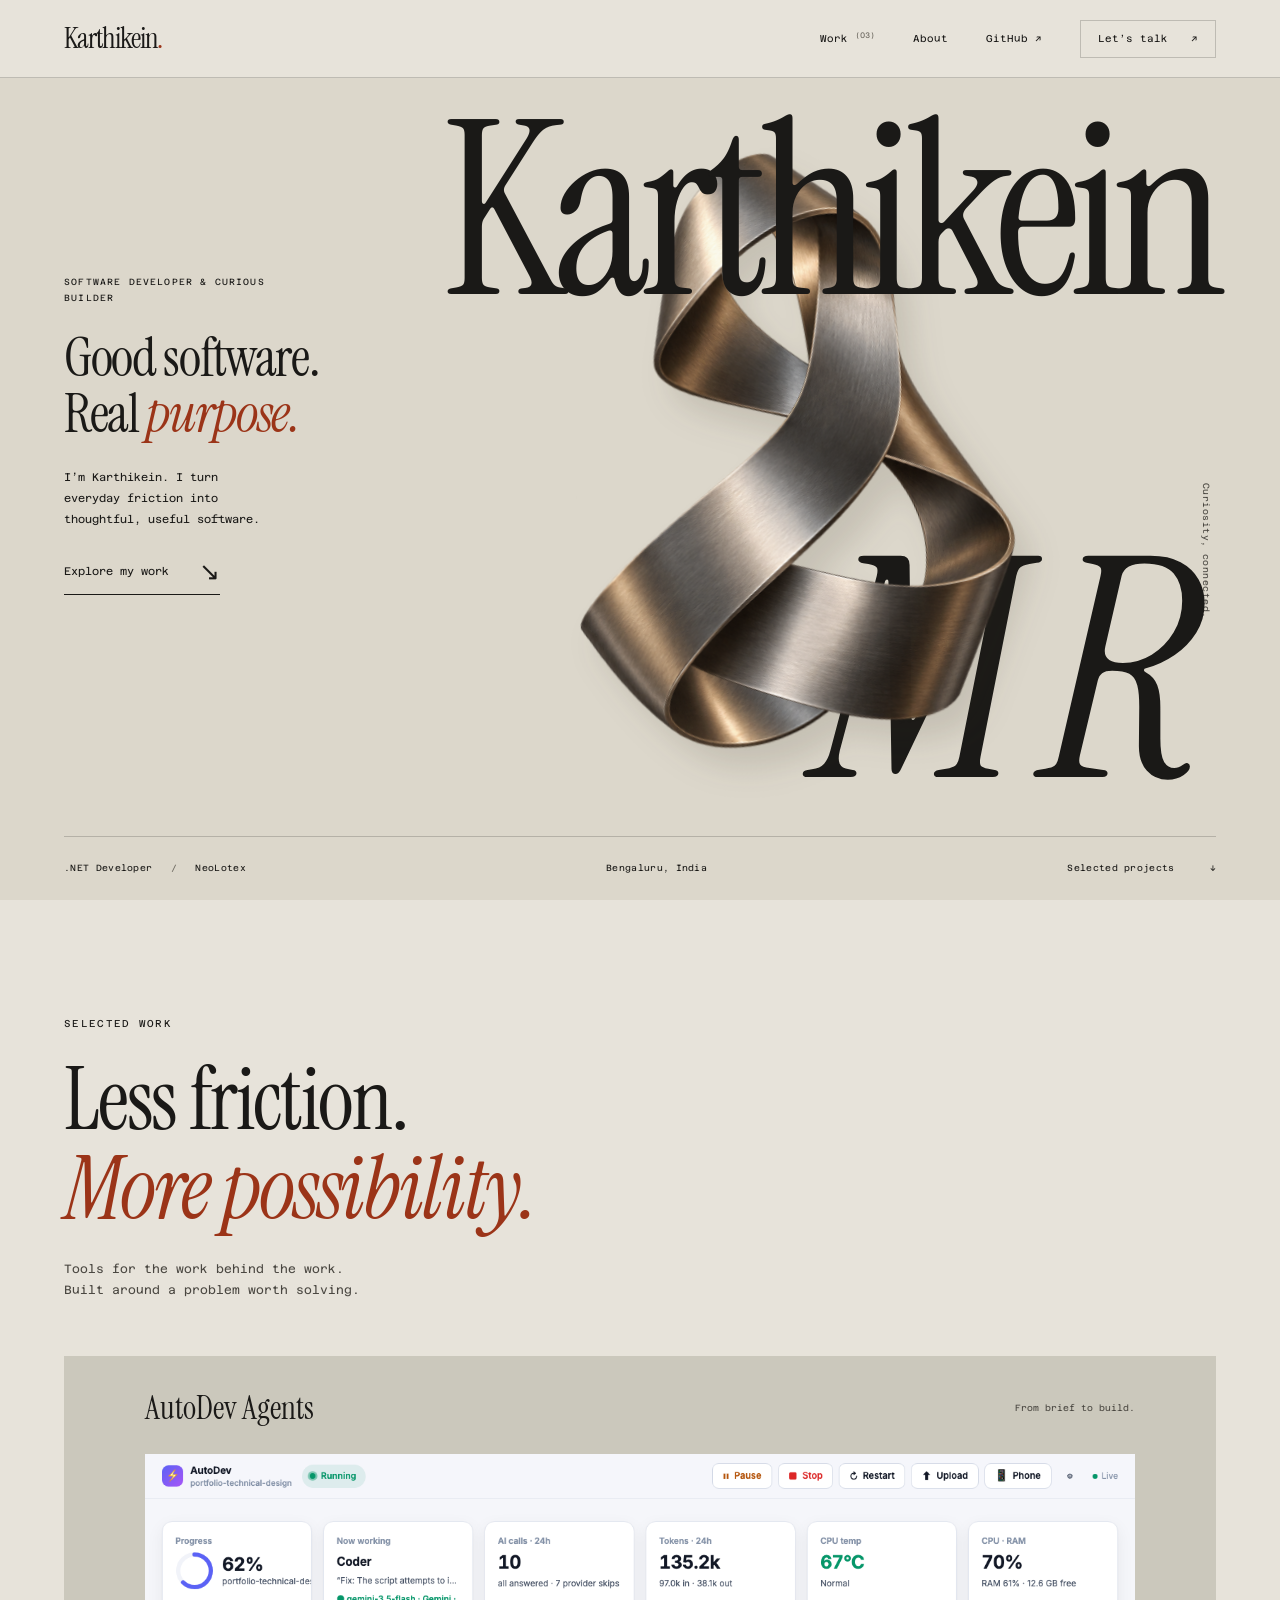
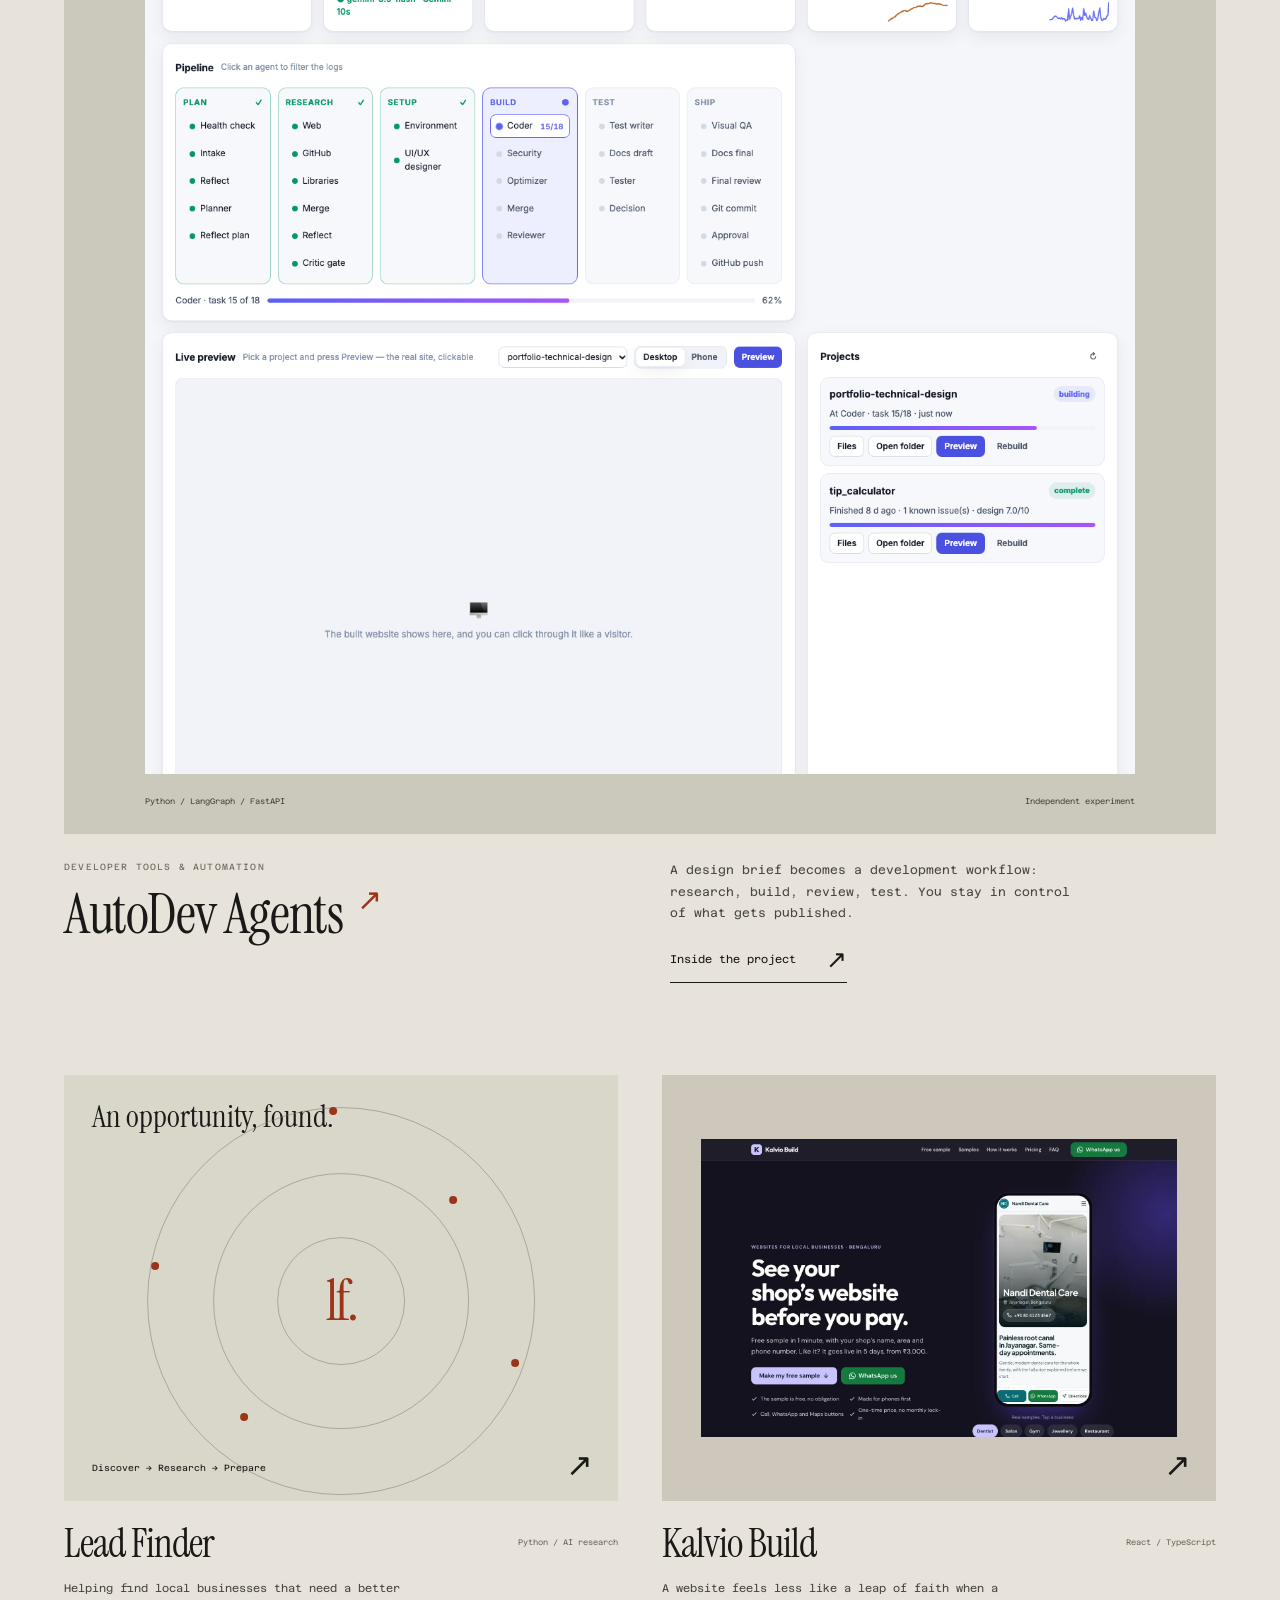
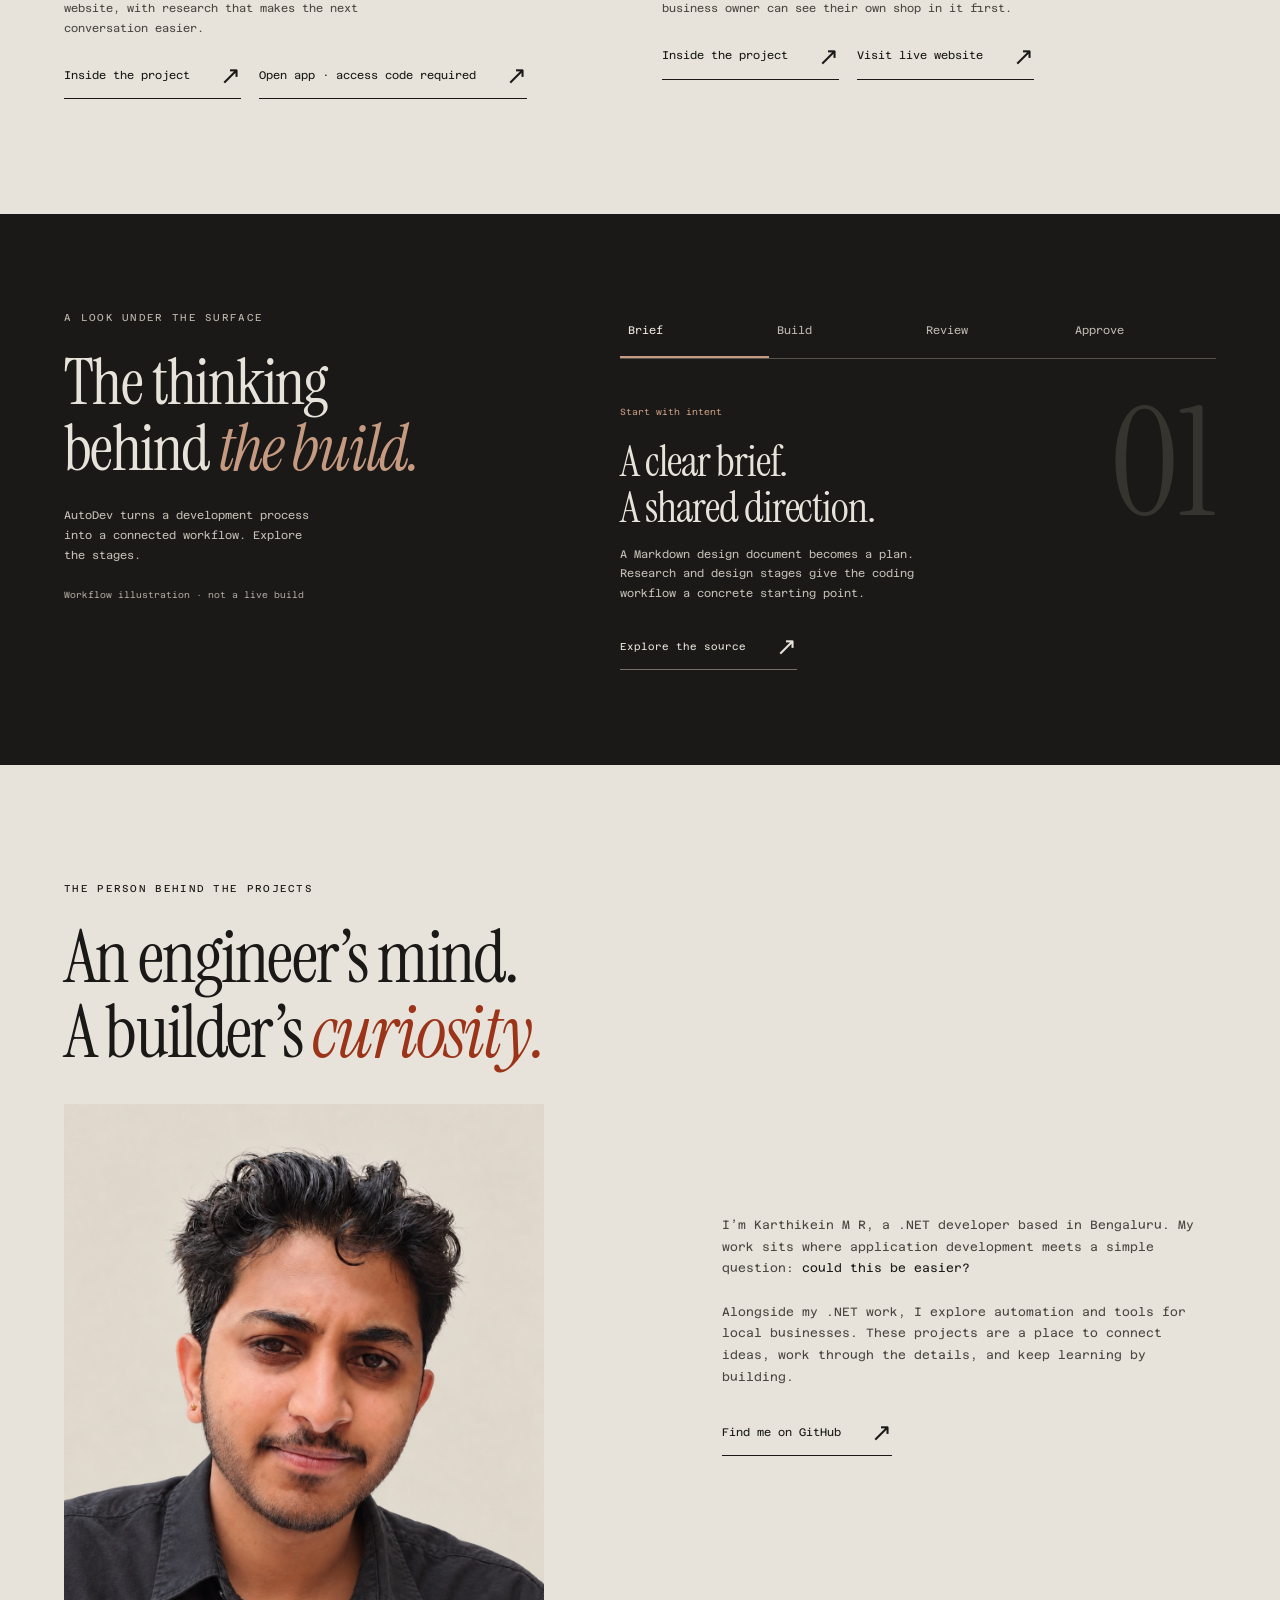
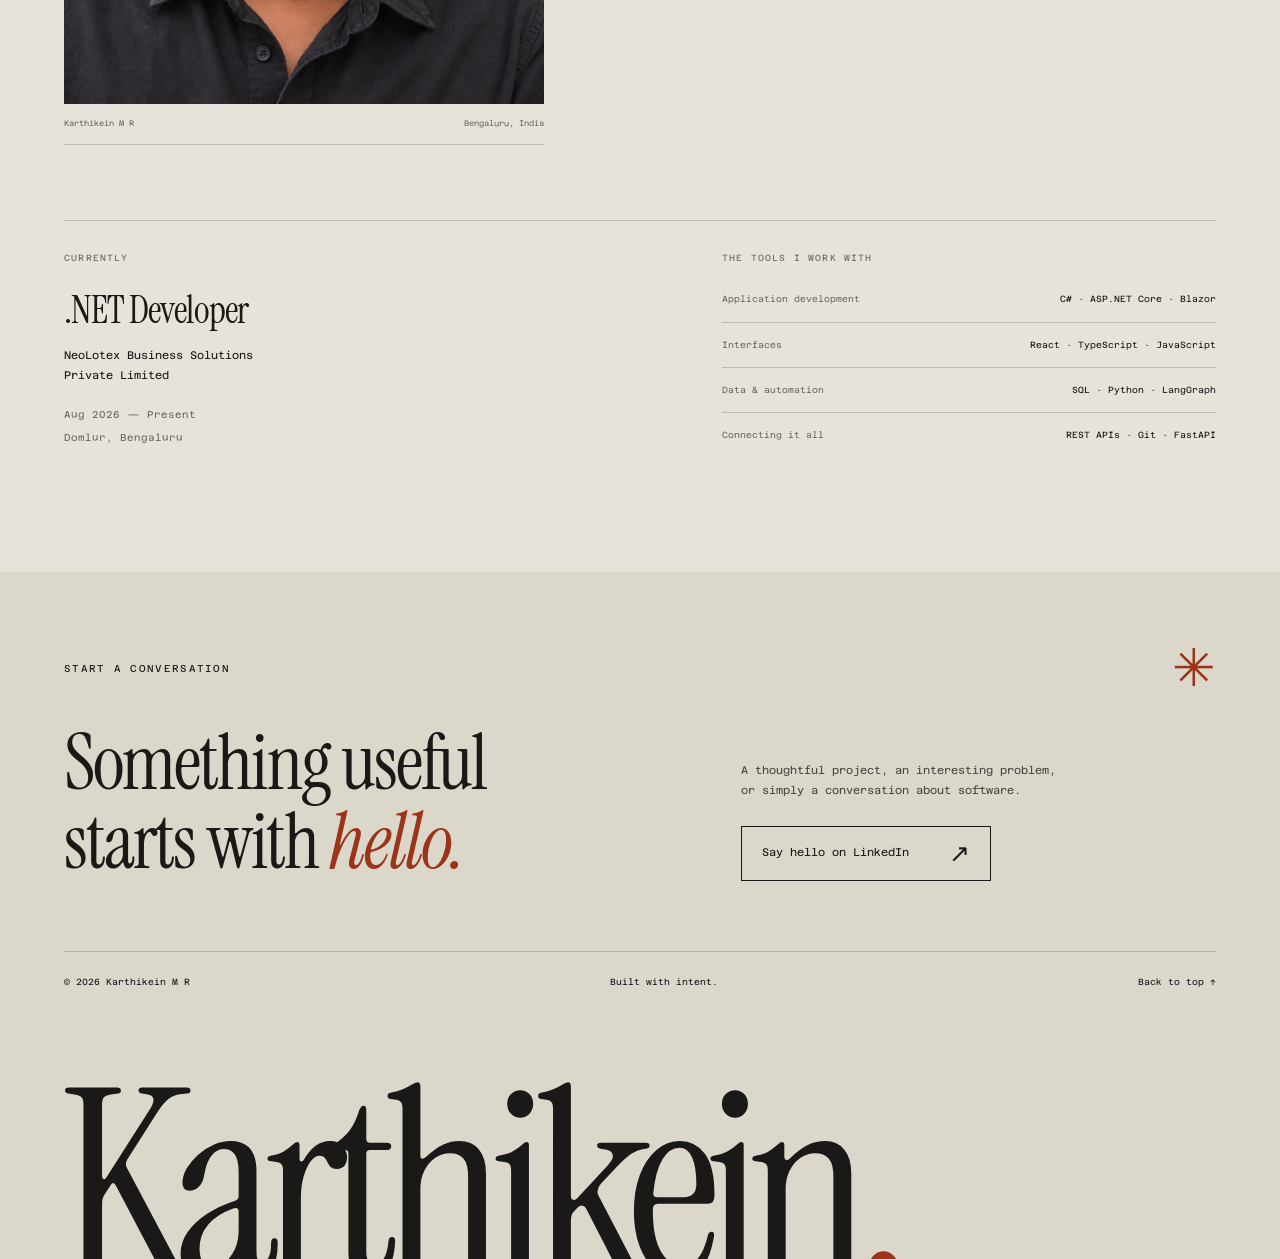
==== karthik-portfolio/index.html @ c75f5f79 "Add charcoal shirt and natural short beard to portrait" ====
<!doctype html>
<html lang="en">
<head>
  <meta charset="utf-8">
  <meta name="viewport" content="width=device-width, initial-scale=1">
  <meta name="theme-color" content="#e7e3da">
  <meta name="description" content="Karthikein M R — .NET developer in Bengaluru. Building practical software, from AI development workflows to tools for local businesses.">
  <title>Karthikein — Software with purpose</title>
  <link rel="icon" href="data:image/svg+xml,%3Csvg xmlns='http://www.w3.org/2000/svg' viewBox='0 0 48 48'%3E%3Crect width='48' height='48' fill='%23e7e3da'/%3E%3Ctext x='8' y='36' font-family='Georgia' font-size='40' fill='%239b3418'%3Ek%3C/text%3E%3C/svg%3E">
  <link rel="preload" href="assets/serif.ttf" as="font" type="font/ttf" crossorigin>
  <link rel="stylesheet" href="style.css?v=4">
  <script src="app.js" defer></script>
</head>
<body>
  <a class="skip-link" href="#main">Skip to content</a>
  <header class="header">
    <a class="brand" href="#home" aria-label="Karthikein, home">Karthikein<span>.</span></a>
    <nav aria-label="Main navigation">
      <a href="#work">Work <span class="nav-count">(03)</span></a>
      <a href="#about">About</a>
      <a class="nav-github" href="https://github.com/karthikkushi" target="_blank" rel="noopener noreferrer">GitHub <span aria-hidden="true">↗</span></a>
      <a class="contact-link" href="#contact">Let’s talk <span aria-hidden="true">↗</span></a>
    </nav>
  </header>
  <main id="main">
    <section class="hero" id="home" aria-labelledby="hero-name">
      <div class="hero-copy">
        <p class="eyebrow">Software developer & curious builder</p>
        <h2>Good software.<br>Real <em>purpose.</em></h2>
        <p class="hero-description">I’m Karthikein. I turn everyday friction into thoughtful, useful software.</p>
        <a class="text-link" href="#work">Explore my work <span aria-hidden="true">↘</span></a>
      </div>
      <div class="hero-composition">
        <h1 id="hero-name" aria-label="Karthikein M R"><span class="name-upper" aria-hidden="true">Karthikein</span><span class="name-lower" aria-hidden="true">M R</span></h1>
        <img class="hero-sculpture" src="assets/sculpture.png" alt="" fetchpriority="high" width="1254" height="1254">
        <span class="object-note" aria-hidden="true">Curiosity, connected.</span>
      </div>
      <div class="hero-foot">
        <p>.NET Developer <span class="separator">/</span> NeoLotex</p>
        <p>Bengaluru, India</p>
        <a href="#work">Selected projects <span aria-hidden="true">↓</span></a>
      </div>
    </section>

    <section class="work section-pad" id="work" aria-labelledby="work-title">
      <div class="section-intro">
        <p class="eyebrow">Selected work</p>
        <h2 id="work-title">Less friction.<br><em>More possibility.</em></h2>
        <p>Tools for the work behind the work.<br>Built around a problem worth solving.</p>
      </div>
      <article class="featured-project">
        <div class="featured-visual">
          <div class="project-visual-heading"><span>AutoDev Agents</span><span>From brief to build.</span></div>
          <button class="screenshot-button" data-project="autodev" aria-label="Read the AutoDev Agents case study">
            <img src="assets/autodev-dashboard.png" alt="AutoDev dashboard showing the planning, research, build, test, and shipping pipeline" width="1400" height="1300" loading="lazy">
          </button>
          <div class="visual-foot"><span>Python / LangGraph / FastAPI</span><span>Independent experiment</span></div>
        </div>
        <div class="featured-description">
          <div><p class="project-kind">Developer tools & automation</p><h3>AutoDev Agents<span class="title-mark">↗</span></h3></div>
          <div><p>A design brief becomes a development workflow: research, build, review, test. You stay in control of what gets published.</p><button class="text-link" data-project="autodev">Inside the project <span aria-hidden="true">↗</span></button></div>
        </div>
      </article>

      <div class="other-projects">
        <article class="compact-project lead-project">
          <button class="lead-art" data-project="leadfinder" aria-label="Read the Lead Finder case study">
            <span class="lead-art-label">An opportunity, found.</span>
            <span class="lead-orbits" aria-hidden="true"><i></i><i></i><i></i><b class="lead-point p1"></b><b class="lead-point p2"></b><b class="lead-point p3"></b><b class="lead-point p4"></b><b class="lead-point p5"></b><span class="lead-center">lf.</span></span>
            <span class="lead-caption">Discover → Research → Prepare</span>
            <span class="corner-arrow" aria-hidden="true">↗</span>
          </button>
          <div class="project-heading"><h3>Lead Finder</h3><span>Python / AI research</span></div>
          <p>Helping find local businesses that need a better website, with research that makes the next conversation easier.</p>
          <div class="project-actions"><button class="text-link" data-project="leadfinder">Inside the project <span aria-hidden="true">↗</span></button><a class="text-link" href="https://karthikkushi.github.io/leadfinder/" target="_blank" rel="noopener noreferrer">Open app · access code required <span aria-hidden="true">↗</span></a></div>
        </article>
        <article class="compact-project kalvio-project">
          <button class="kalvio-art" data-project="kalvio" aria-label="Read the Kalvio Build case study">
            <img src="assets/kalvio.webp" alt="Kalvio Build website offering personalized website samples for local businesses" width="1440" height="900" loading="lazy">
            <span class="corner-arrow" aria-hidden="true">↗</span>
          </button>
          <div class="project-heading"><h3>Kalvio Build</h3><span>React / TypeScript</span></div>
          <p>A website feels less like a leap of faith when a business owner can see their own shop in it first.</p>
          <div class="project-actions"><button class="text-link" data-project="kalvio">Inside the project <span aria-hidden="true">↗</span></button><a class="text-link" href="https://kalvio-build.pages.dev/" target="_blank" rel="noopener noreferrer">Visit live website <span aria-hidden="true">↗</span></a></div>
        </article>
      </div>
    </section>

    <section class="process section-pad" aria-labelledby="process-title">
      <div class="process-intro"><p class="eyebrow">A look under the surface</p><h2 id="process-title">The thinking<br>behind <em>the build.</em></h2><p>AutoDev turns a development process into a connected workflow. Explore the stages.</p><span class="small-note">Workflow illustration · not a live build</span></div>
      <div class="process-explorer">
        <div class="process-tabs" role="tablist" aria-label="AutoDev workflow stages">
          <button id="tab-brief" role="tab" aria-selected="true" aria-controls="stage-panel" data-stage="brief">Brief</button>
          <button id="tab-build" role="tab" aria-selected="false" aria-controls="stage-panel" tabindex="-1" data-stage="build">Build</button>
          <button id="tab-review" role="tab" aria-selected="false" aria-controls="stage-panel" tabindex="-1" data-stage="review">Review</button>
          <button id="tab-approve" role="tab" aria-selected="false" aria-controls="stage-panel" tabindex="-1" data-stage="approve">Approve</button>
        </div>
        <div class="stage-panel" id="stage-panel" role="tabpanel" aria-labelledby="tab-brief" tabindex="0">
          <span class="stage-number" aria-hidden="true">01</span>
          <div class="stage-content"><span class="stage-label">Start with intent</span><h3>A clear brief.<br>A shared direction.</h3><p>A Markdown design document becomes a plan. Research and design stages give the coding workflow a concrete starting point.</p></div>
        </div>
        <a class="text-link" href="https://github.com/karthikkushi/autodev-agents" target="_blank" rel="noopener noreferrer">Explore the source <span aria-hidden="true">↗</span></a>
      </div>
    </section>

    <section class="about section-pad" id="about" aria-labelledby="about-title">
      <p class="eyebrow">The person behind the projects</p>
      <div class="about-grid"><div class="about-story"><h2 id="about-title">An engineer’s mind.<br>A builder’s <em>curiosity.</em></h2><figure class="about-portrait"><img src="assets/karthikein-black-shirt-beard.jpg" alt="AI-edited portrait of Karthikein M R in a charcoal shirt with a short beard" width="1122" height="1402" loading="lazy"><figcaption><span>Karthikein M R</span><span>Bengaluru, India</span></figcaption></figure></div><div class="about-copy"><p>I’m Karthikein M R, a .NET developer based in Bengaluru. My work sits where application development meets a simple question: <em>could this be easier?</em></p><p>Alongside my .NET work, I explore automation and tools for local businesses. These projects are a place to connect ideas, work through the details, and keep learning by building.</p><a class="text-link" href="https://github.com/karthikkushi" target="_blank" rel="noopener noreferrer">Find me on GitHub <span aria-hidden="true">↗</span></a></div></div>
      <div class="about-data"><div class="current-role"><span class="data-label">Currently</span><h3>.NET Developer</h3><p>NeoLotex Business Solutions<br>Private Limited</p><span class="small-note">Aug 2026 — Present<br>Domlur, Bengaluru</span></div><div class="toolbox"><span class="data-label">The tools I work with</span><dl><div><dt>Application development</dt><dd>C# · ASP.NET Core · Blazor</dd></div><div><dt>Interfaces</dt><dd>React · TypeScript · JavaScript</dd></div><div><dt>Data & automation</dt><dd>SQL · Python · LangGraph</dd></div><div><dt>Connecting it all</dt><dd>REST APIs · Git · FastAPI</dd></div></dl></div></div>
    </section>

    <section class="contact section-pad" id="contact" aria-labelledby="contact-title">
      <div class="contact-top"><p class="eyebrow">Start a conversation</p><span class="contact-asterisk" aria-hidden="true">✳</span></div>
      <div class="contact-content"><h2 id="contact-title">Something useful<br>starts with <em>hello.</em></h2><div><p>A thoughtful project, an interesting problem,<br>or simply a conversation about software.</p><a class="contact-cta" href="https://www.linkedin.com/in/karthikein-mr-49a50425b" target="_blank" rel="noopener noreferrer">Say hello on LinkedIn <span aria-hidden="true">↗</span></a></div></div>
      <footer><span>© <span id="year">2026</span> Karthikein M R</span><span>Built with intent.</span><a href="#home">Back to top ↑</a></footer>
      <div class="closing-name" aria-hidden="true">Karthikein<span>.</span></div>
    </section>
  </main>
  <dialog id="project-dialog" aria-labelledby="dialog-title">
    <div class="dialog-head"><span class="eyebrow">Project notes</span><button class="close-dialog" aria-label="Close project notes">Close <span aria-hidden="true">×</span></button></div>
    <div class="dialog-body"><p class="project-kind" id="dialog-kind"></p><h2 id="dialog-title"></h2><p class="dialog-intro" id="dialog-intro"></p><div class="dialog-sections" id="dialog-sections"></div><a class="contact-cta" id="dialog-source" target="_blank" rel="noopener noreferrer">Explore the repository <span aria-hidden="true">↗</span></a></div>
  </dialog>
</body>
</html>
---- karthik-portfolio/style.css ----
@font-face{font-family:Instrument;src:url('assets/serif.ttf') format('truetype');font-display:swap;font-weight:400}@font-face{font-family:Instrument;src:url('assets/serif-italic.ttf') format('truetype');font-display:swap;font-style:italic;font-weight:400}@font-face{font-family:Azeret;src:url('assets/mono.ttf') format('truetype');font-display:swap;font-weight:400}
:root{--paper:#e7e3da;--paper-dark:#dcd7cb;--ink:#1a1917;--secondary:#4a4741;--muted:#6e6a61;--rust:#9b3418;--line:rgba(26,25,23,.2);--display:Instrument,Georgia,serif;--mono:Azeret,monospace;--pad:clamp(24px,5vw,88px)}
*{box-sizing:border-box}html{scroll-behavior:smooth;scroll-padding-top:95px}body{margin:0;color:var(--ink);background:var(--paper);font-family:var(--mono);font-size:13px;line-height:1.8;-webkit-font-smoothing:antialiased}body:has(dialog[open]){overflow:hidden}::selection{color:var(--paper);background:var(--rust)}a{color:inherit;text-decoration:none}button{color:inherit;font:inherit;cursor:pointer;border:0;background:none;padding:0}a,button{-webkit-tap-highlight-color:transparent}button,a{-webkit-touch-callout:default}button:focus-visible,a:focus-visible,[tabindex]:focus-visible{outline:2px solid var(--rust);outline-offset:6px}img{display:block;max-width:100%;height:auto}h1,h2,h3,p{margin:0}h1,h2,h3{font-family:var(--display);font-weight:400;letter-spacing:-.025em;line-height:1.02}em{font-weight:400;color:var(--rust)}p{max-width:65ch}.section-pad{padding:100px var(--pad)}.eyebrow,.project-kind,.data-label{font:10px/1.7 var(--mono);letter-spacing:.13em;text-transform:uppercase}.eyebrow{margin-bottom:24px}.small-note{font:10px/1.8 var(--mono);color:var(--muted)}.text-link{display:inline-flex;align-items:center;gap:30px;border-bottom:1px solid var(--ink);padding:10px 0;font-size:11px;line-height:1.6;transition:color .2s,border-color .2s}.text-link:hover{color:var(--rust);border-color:var(--rust)}.text-link span{font:25px/1 var(--display);transition:transform .2s}.text-link:hover span{transform:translate(3px,-3px)}.skip-link{position:fixed;left:16px;top:8px;transform:translateY(-150%);z-index:20;background:var(--paper);padding:10px}.skip-link:focus{transform:none}
.header{height:78px;position:sticky;top:0;z-index:10;display:flex;align-items:center;justify-content:space-between;padding:0 var(--pad);border-bottom:1px solid var(--line);background:rgba(231,227,218,.94);backdrop-filter:blur(14px)}.brand{font:29px/1 var(--display);letter-spacing:-.04em}.brand span{color:var(--rust)}nav{display:flex;align-items:center;gap:38px;font-size:10px}nav a{padding:8px 0}nav a:hover{color:var(--rust)}.nav-count{font-size:8px;color:var(--muted);vertical-align:super}.contact-link{border:1px solid var(--line);padding:9px 17px;display:flex;gap:23px}.contact-link:hover{border-color:var(--rust)}
.hero{position:relative;min-height:690px;height:calc(100svh - 78px);max-height:1000px;overflow:clip;isolation:isolate;background:var(--paper-dark);padding:0 var(--pad)}.hero-copy{position:absolute;left:var(--pad);top:24%;width:29%;z-index:4}.hero-copy .eyebrow{font-size:9px;max-width:250px}.hero-copy h2{font-size:clamp(40px,4.2vw,66px);line-height:1.05}.hero-description{font-size:11px;line-height:1.9;max-width:28ch;margin:25px 0 19px}.hero-composition{position:absolute;right:var(--pad);top:30px;bottom:85px;width:64%;isolation:isolate}.name-upper,.name-lower{position:absolute;right:0;white-space:nowrap;font-size:clamp(84px,19vw,310px);line-height:.85;letter-spacing:-.045em}.name-upper{top:0;z-index:3}.name-lower{bottom:12px;z-index:1;font-style:italic;font-size:clamp(160px,24vw,360px);right:3%}.name-lower>span{color:var(--rust)}.hero-sculpture{position:absolute;z-index:2;width:auto;height:min(70vh,620px);max-width:91%;object-fit:contain;left:45%;top:49%;transform:translate(-50%,-50%) rotate(-12deg);filter:drop-shadow(12px 24px 15px rgba(45,35,20,.13));pointer-events:none}.object-note{position:absolute;right:2px;top:53%;font-size:9px;writing-mode:vertical-rl;color:var(--secondary);letter-spacing:.05em}.hero-foot{position:absolute;bottom:0;left:var(--pad);right:var(--pad);height:64px;display:flex;justify-content:space-between;align-items:center;border-top:1px solid var(--line);font-size:9px;letter-spacing:.035em}.separator{margin:0 12px;color:var(--muted)}.hero-foot a{display:flex;gap:35px}.hero-foot a:hover{color:var(--rust)}
.work{padding-top:115px;padding-bottom:115px}.section-intro{margin-bottom:54px}.section-intro h2{font-size:clamp(50px,6.8vw,100px)}.section-intro>p:last-child{margin-top:25px;color:var(--secondary);font-size:12px}.featured-visual{background:#cbc8bc;padding:35px 7% 25px;overflow:hidden}.project-visual-heading{display:flex;justify-content:space-between;align-items:center;margin-bottom:28px;font:32px/1.1 var(--display)}.project-visual-heading span:last-child{font:9px/1.7 var(--mono);color:var(--secondary)}.screenshot-button{display:block;position:relative;width:100%;height:auto;text-align:left;background:#f6f7fb}.screenshot-button img{width:100%;height:auto}.visual-foot{display:flex;justify-content:space-between;font-size:8px;margin-top:21px;color:var(--secondary)}.featured-description{display:grid;grid-template-columns:1fr 1fr;gap:60px;margin-top:26px}.project-kind{color:var(--muted);font-size:9px;margin-bottom:9px}.featured-description h3{font-size:clamp(37px,4.4vw,65px)}.title-mark{font:30px/1 var(--display);margin-left:15px;color:var(--rust);vertical-align:top}.featured-description p:not(.project-kind){font-size:12px;color:var(--secondary);max-width:52ch}.featured-description .text-link{margin-top:12px}.other-projects{display:grid;grid-template-columns:1fr 1fr;gap:44px;margin-top:92px}.compact-project{min-width:0}.compact-project>p{font-size:11px;color:var(--secondary);margin-top:15px;max-width:52ch}.compact-project>.text-link{margin-top:15px}.project-heading{display:flex;align-items:center;justify-content:space-between;gap:15px;margin-top:22px}.project-heading h3{font-size:40px}.project-heading>span{font-size:8px;color:var(--muted)}.lead-art,.kalvio-art{display:block;position:relative;width:100%;aspect-ratio:1.3;overflow:hidden;text-align:left}.lead-art{background:#d9d7c9}.lead-art-label{position:absolute;top:26px;left:28px;font:31px/1 var(--display)}.lead-orbits{position:absolute;left:50%;top:53%;width:70%;aspect-ratio:1;transform:translate(-50%,-50%);display:grid;place-items:center}.lead-orbits i{position:absolute;border:1px solid #797b6a;border-radius:50%;width:100%;height:100%;opacity:.5}.lead-orbits i:nth-child(2){width:66%;height:66%}.lead-orbits i:nth-child(3){width:33%;height:33%}.lead-center{font:56px/1 var(--display);color:var(--rust);letter-spacing:-.05em}.lead-point{position:absolute;width:8px;height:8px;border-radius:50%;background:var(--rust)}.p1{top:0;left:47%}.p2{top:23%;right:20%}.p3{bottom:19%;left:24%}.p4{top:40%;left:1%}.p5{bottom:33%;right:4%}.lead-caption{position:absolute;bottom:25px;left:28px;font-size:9px}.corner-arrow{position:absolute;bottom:20px;right:25px;font:32px/1 var(--display)}.lead-art:hover .lead-orbits{transform:translate(-50%,-50%) rotate(15deg)}.lead-orbits{transition:transform .7s}.lead-center{transform:rotate(0deg)}.kalvio-art{background:#cec7bc;padding:9% 7%;display:flex;align-items:center}.kalvio-art img{width:100%;transition:transform .6s}.kalvio-art:hover img{transform:scale(1.04)}
.process{background:var(--ink);color:var(--paper);display:grid;grid-template-columns:1fr 1.25fr;gap:80px;padding-top:95px;padding-bottom:95px}.process .eyebrow{color:#b9b4a9}.process h2{font-size:clamp(44px,5vw,75px)}.process h2 em{color:#c69a81}.process-intro>p:not(.eyebrow){color:#c2beb4;margin-top:25px;font-size:11px;max-width:36ch}.process-intro .small-note{display:block;margin-top:22px;color:#a9a59b;font-size:9px}.process-tabs{display:flex;border-bottom:1px solid #55524c;gap:0}.process-tabs button{flex:1;text-align:left;padding:12px 8px 15px;font-size:11px;color:#bbb7ad;border-bottom:2px solid transparent}.process-tabs button[aria-selected=true]{color:var(--paper);border-bottom-color:#c69a81}.process-tabs button:hover{color:var(--paper)}.stage-panel{position:relative;min-height:265px;padding-top:40px}.stage-number{position:absolute;right:0;top:30px;color:#36342f;font:150px/1 var(--display)}.stage-content{position:relative;z-index:1;max-width:90%}.stage-label{color:#c69a81;font-size:9px}.stage-content h3{font-size:43px;line-height:1.07;margin:15px 0}.stage-content p{font-size:11px;color:#c2beb4;max-width:46ch}.process .text-link{color:var(--paper);border-color:#777267;font-size:10px}.process .text-link:hover{color:#c69a81}.process :focus-visible{outline-color:#c69a81}
.about{padding-top:115px;padding-bottom:115px}.about-grid{display:grid;grid-template-columns:1.15fr 1fr;gap:90px}.about-grid h2{font-size:clamp(46px,5.7vw,82px)}.about-copy{padding-top:5px}.about-copy p{font-size:12px;color:var(--secondary)}.about-copy p+p{margin-top:22px}.about-copy p em{font-style:normal;color:var(--ink)}.about-copy .text-link{margin-top:22px}.about-data{display:grid;grid-template-columns:1.15fr 1fr;gap:90px;margin-top:75px;padding-top:30px;border-top:1px solid var(--line)}.data-label{color:var(--muted);display:block;margin-bottom:25px;font-size:9px}.current-role h3{font-size:38px}.current-role>p{margin:16px 0;font-size:11px}.toolbox dl{margin:0}.toolbox dl>div{display:flex;justify-content:space-between;gap:15px;padding:14px 0;border-top:1px solid var(--line);font-size:9px}.toolbox dl>div:first-child{padding-top:0;border:0}.toolbox dd{margin:0;text-align:right}.toolbox dt{color:var(--muted)}
.contact{background:var(--paper-dark);padding-top:70px;padding-bottom:0;overflow:hidden}.contact-top{display:flex;align-items:center;justify-content:space-between}.contact-top .eyebrow{margin-bottom:0}.contact-asterisk{font-size:52px;line-height:1;color:var(--rust)}.contact-content{display:grid;grid-template-columns:1.3fr 1fr;gap:60px;align-items:end;margin-top:30px;margin-bottom:70px}.contact h2{font-size:clamp(50px,6vw,90px)}.contact-content p{font-size:11px;color:var(--secondary)}.contact-cta{display:inline-flex;border:1px solid var(--ink);font-size:11px;padding:14px 20px;align-items:center;gap:40px;margin-top:25px;transition:color .2s,border-color .2s}.contact-cta span{font:25px/1 var(--display)}.contact-cta:hover{border-color:var(--rust);color:var(--rust)}footer{display:flex;justify-content:space-between;gap:20px;border-top:1px solid var(--line);padding:22px 0;font-size:9px}footer a:hover{color:var(--rust)}.closing-name{font:clamp(80px,20.5vw,340px)/.78 var(--display);letter-spacing:-.06em;white-space:nowrap;margin-top:32px;margin-left:-.015em;transform:translateY(.12em);padding-top:10px}.closing-name span{color:var(--rust)}
dialog{position:fixed;inset:0;margin:auto;border:1px solid var(--line);background:var(--paper);color:var(--ink);width:min(780px,calc(100% - 32px));max-height:88svh;padding:0;overscroll-behavior:contain}dialog::backdrop{background:rgba(26,25,23,.72);backdrop-filter:blur(5px)}.dialog-head{display:flex;justify-content:space-between;align-items:center;padding:19px 32px;border-bottom:1px solid var(--line);position:sticky;top:0;background:var(--paper);z-index:1}.dialog-head .eyebrow{margin:0;font-size:9px}.close-dialog{display:flex;gap:20px;align-items:center;font-size:10px;min-height:32px}.close-dialog span{font-size:24px}.dialog-body{padding:36px 40px 44px}.dialog-body h2{font-size:clamp(40px,6vw,70px);margin:12px 0 22px}.dialog-intro{font:26px/1.3 var(--display);max-width:40ch}.dialog-sections{margin-top:28px}.dialog-sections section{padding:20px 0;border-top:1px solid var(--line)}.dialog-sections h3{font:10px/1.6 var(--mono);color:var(--rust);margin-bottom:10px}.dialog-sections p{font:12px/1.9 var(--mono);color:var(--secondary)}.dialog-note{margin-top:23px;max-width:60ch}
@media(prefers-reduced-motion:no-preference){.hero-copy{animation:arrive .8s .1s both}.name-upper{animation:arrive 1s both}.name-lower{animation:arrive 1s .1s both}.hero-sculpture{animation:sculpture-arrive 1.3s .1s both}@keyframes arrive{from{opacity:0;translate:0 18px}to{opacity:1;translate:0 0}}@keyframes sculpture-arrive{from{opacity:0;transform:translate(-50%,-46%) rotate(-18deg)}to{opacity:1;transform:translate(-50%,-50%) rotate(-12deg)}}@supports(animation-timeline:view()){.hero{view-timeline-name:--hero;view-timeline-axis:block}.name-upper{animation:part-upper linear both;animation-timeline:--hero;animation-range:exit 0% exit 100%}.name-lower{animation:part-lower linear both;animation-timeline:--hero;animation-range:exit 0% exit 100%}.hero-sculpture{animation:rise linear both;animation-timeline:--hero;animation-range:exit 0% exit 100%}@keyframes part-upper{to{translate:4vw -18vh}}@keyframes part-lower{to{translate:5vw 16vh}}@keyframes rise{to{transform:translate(-50%,-70%) rotate(0deg) scale(1.08)}}}}
@media(min-width:1600px){.hero-copy{top:28%}.hero-composition{width:60%;right:7%}.hero-sculpture{height:660px}.name-upper{font-size:300px}.name-lower{font-size:350px}}@media(max-width:1050px){nav{gap:25px}.hero{min-height:640px;max-height:800px}.hero-copy{width:31%;top:28%}.hero-copy h2{font-size:42px}.hero-composition{top:65px;bottom:100px;width:62%;right:3%}.hero-sculpture{height:500px;max-width:110%;left:46%}.hero-description{font-size:10px}.name-lower{bottom:25px}.object-note{right:18px}.process{gap:45px}.about-grid,.about-data{gap:40px}.other-projects{gap:28px}.project-heading{align-items:start;flex-direction:column;gap:10px}.project-heading h3{font-size:37px}}
@media(max-width:700px){html{scroll-padding-top:80px}.header{height:68px}.brand{font-size:26px}nav{gap:19px;font-size:10px}.nav-github,.nav-count{display:none}.contact-link{padding:7px 9px;gap:10px}.hero{height:auto;min-height:860px;padding-top:34px}.hero-copy{position:relative;top:auto;left:auto;width:100%;max-width:100%;display:grid;grid-template-columns:1.2fr 1fr;gap:14px}.hero-copy .eyebrow{grid-column:1/-1;font-size:8px;margin-bottom:0;max-width:none}.hero-copy h2{font-size:43px}.hero-description{margin:5px 0 0;font-size:10px;max-width:24ch}.hero-copy .text-link{grid-column:1/-1;justify-self:start;font-size:10px;padding-top:5px}.hero-composition{top:280px;bottom:80px;right:var(--pad);left:var(--pad);width:auto}.name-upper{font-size:26vw;top:10px}.name-lower{font-size:39vw;bottom:20px;right:0}.hero-sculpture{height:440px;max-width:110%;top:49%;left:45%}.object-note{right:0;top:37%;font-size:8px}.hero-foot{height:60px;font-size:8px}.hero-foot p:nth-child(2){display:none}.hero-foot a{gap:10px}.separator{margin:0 5px}.section-pad{padding:66px var(--pad)}.section-intro{margin-bottom:35px}.section-intro h2{font-size:58px}.section-intro>p:last-child{font-size:10px}.featured-visual{padding:20px 18px 15px}.project-visual-heading{font-size:25px;margin-bottom:18px}.project-visual-heading span:last-child{font-size:7px}.visual-foot{font-size:6px;gap:10px;margin-top:15px}.featured-description{grid-template-columns:1fr;gap:16px;margin-top:22px}.featured-description h3{font-size:43px}.featured-description p:not(.project-kind){font-size:11px}.other-projects{grid-template-columns:1fr;gap:45px;margin-top:50px}.lead-art,.kalvio-art{aspect-ratio:1.25}.project-heading{flex-direction:row;align-items:center}.project-heading h3{font-size:35px}.project-heading>span{font-size:8px}.compact-project>p{max-width:none}.process{grid-template-columns:1fr;gap:32px}.process h2{font-size:53px}.process-intro>p:not(.eyebrow){max-width:46ch}.process-tabs button{font-size:10px}.stage-panel{min-height:265px}.stage-content h3{font-size:41px}.about-grid,.about-data{grid-template-columns:1fr;gap:30px}.about-grid h2{font-size:51px}.about-copy p{font-size:11px}.about-data{margin-top:42px;gap:38px}.toolbox dl>div{font-size:8px}.data-label{margin-bottom:16px}.contact{padding-bottom:0}.contact-content{grid-template-columns:1fr;gap:25px;margin-bottom:45px;margin-top:20px}.contact h2{font-size:55px}.contact-content p{font-size:10px}.contact-asterisk{font-size:40px}.contact-cta{font-size:10px;gap:25px}.contact footer{font-size:7px;gap:12px}.contact footer>span:nth-child(2){display:none}.closing-name{font-size:20vw;margin-top:20px}.dialog-head{padding:14px 22px}.dialog-body{padding:28px 24px}.dialog-sections p{font-size:11px}}
@media(max-width:380px){nav{gap:12px}.brand{font-size:23px}.hero-copy h2{font-size:37px}.hero-description{font-size:9px}.hero{min-height:800px}.hero-composition{top:265px}.hero-sculpture{height:370px}.project-heading>span{font-size:7px}}
@media(prefers-reduced-motion:reduce){html{scroll-behavior:auto}*,*::before,*::after{animation:none!important;transition:none!important}}

.project-actions{display:flex;flex-wrap:wrap;gap:18px;align-items:center;margin-top:15px}.project-actions .text-link{margin-top:0}

.about-portrait{margin:34px 0 0;max-width:480px}.about-portrait img{width:100%;height:auto}.about-portrait figcaption{display:flex;justify-content:space-between;gap:12px;padding:13px 0;border-bottom:1px solid var(--line);font-size:8px;color:var(--muted)}.about-copy{align-self:center}@media(max-width:700px){.about-portrait{max-width:none;margin-top:25px}}
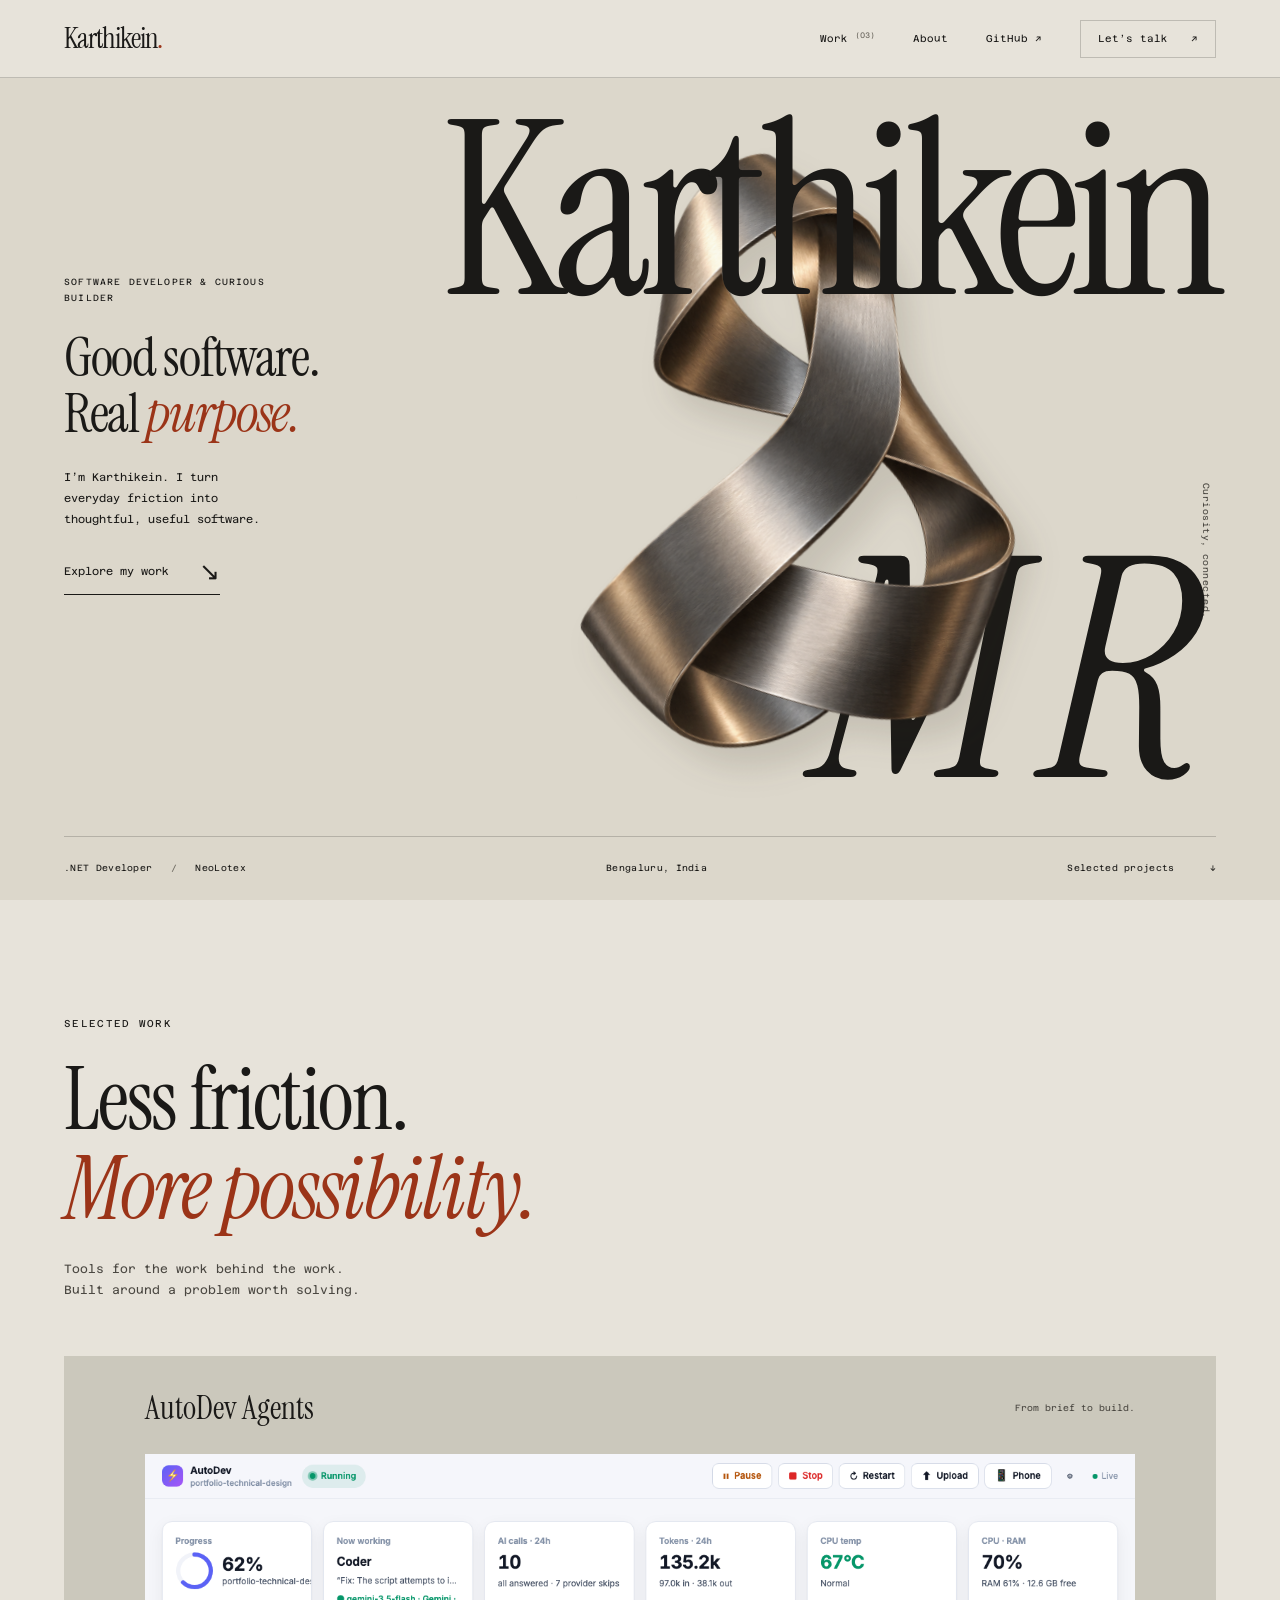
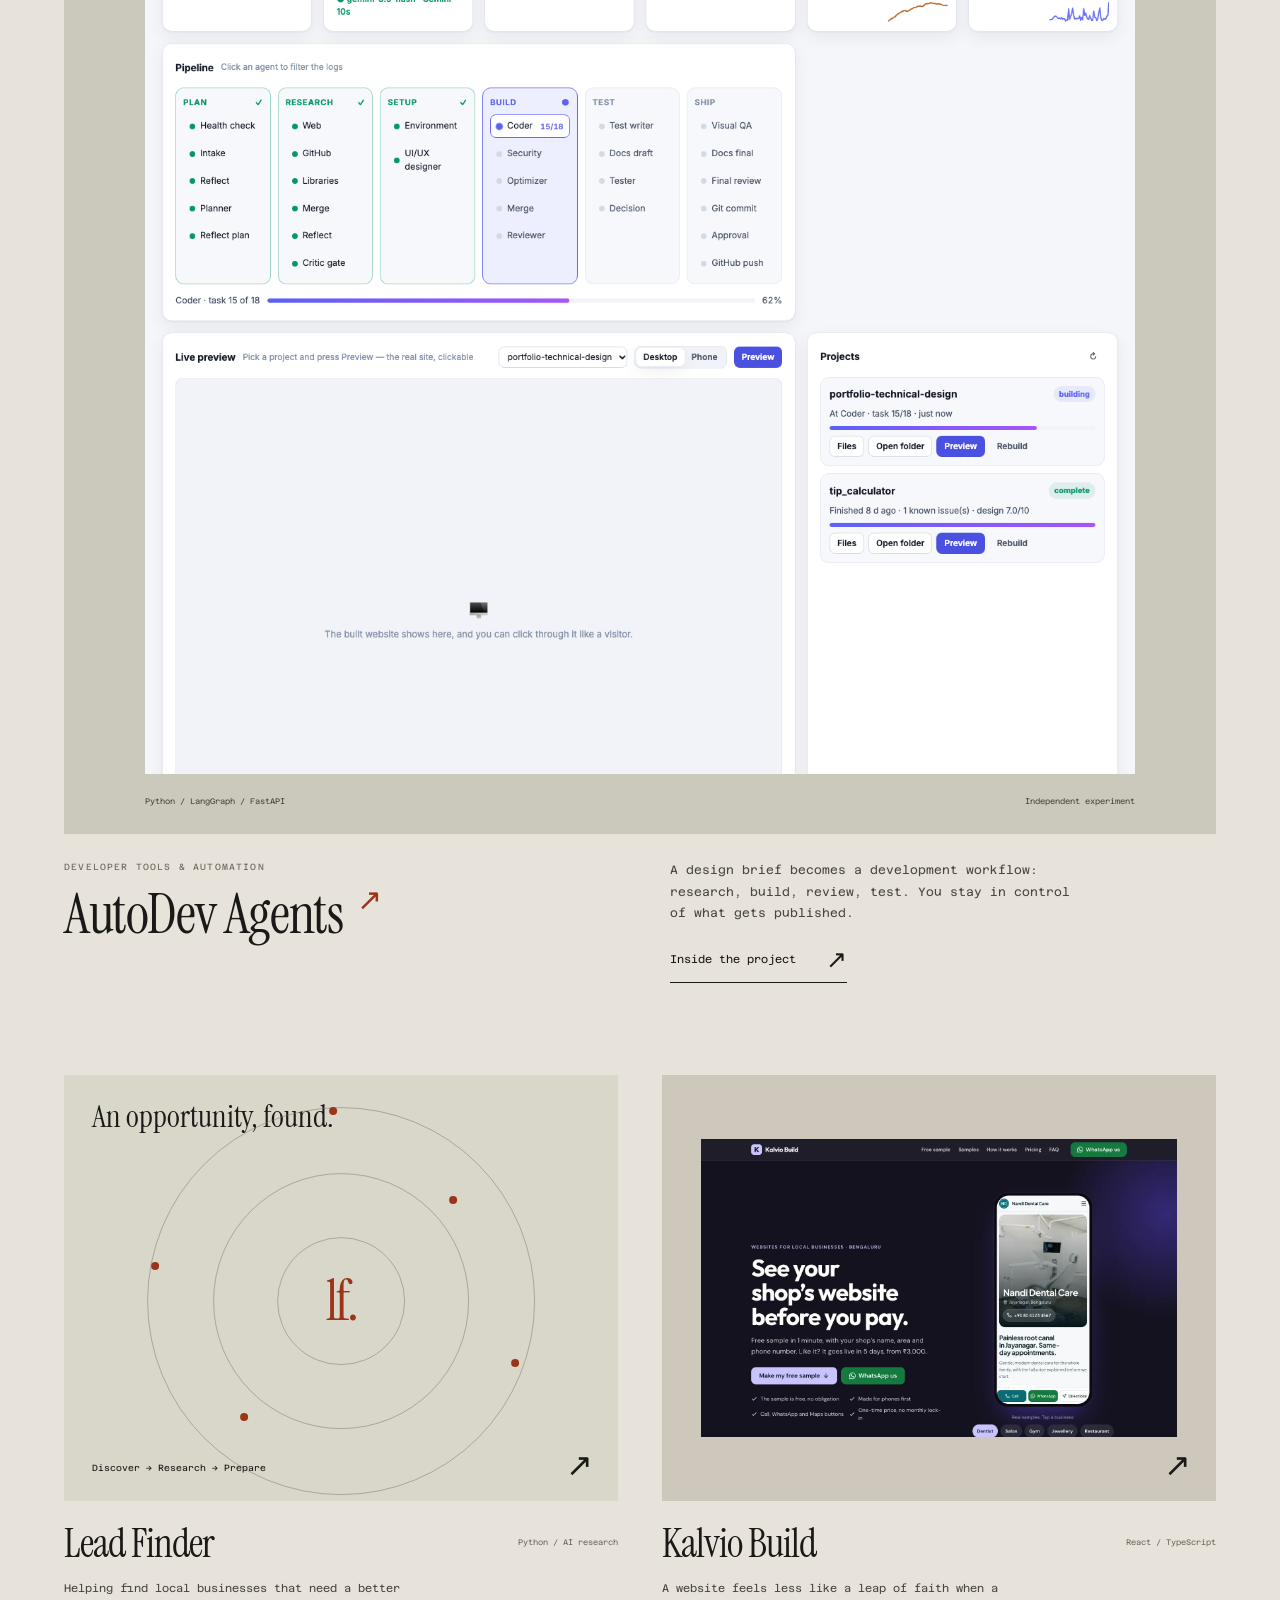
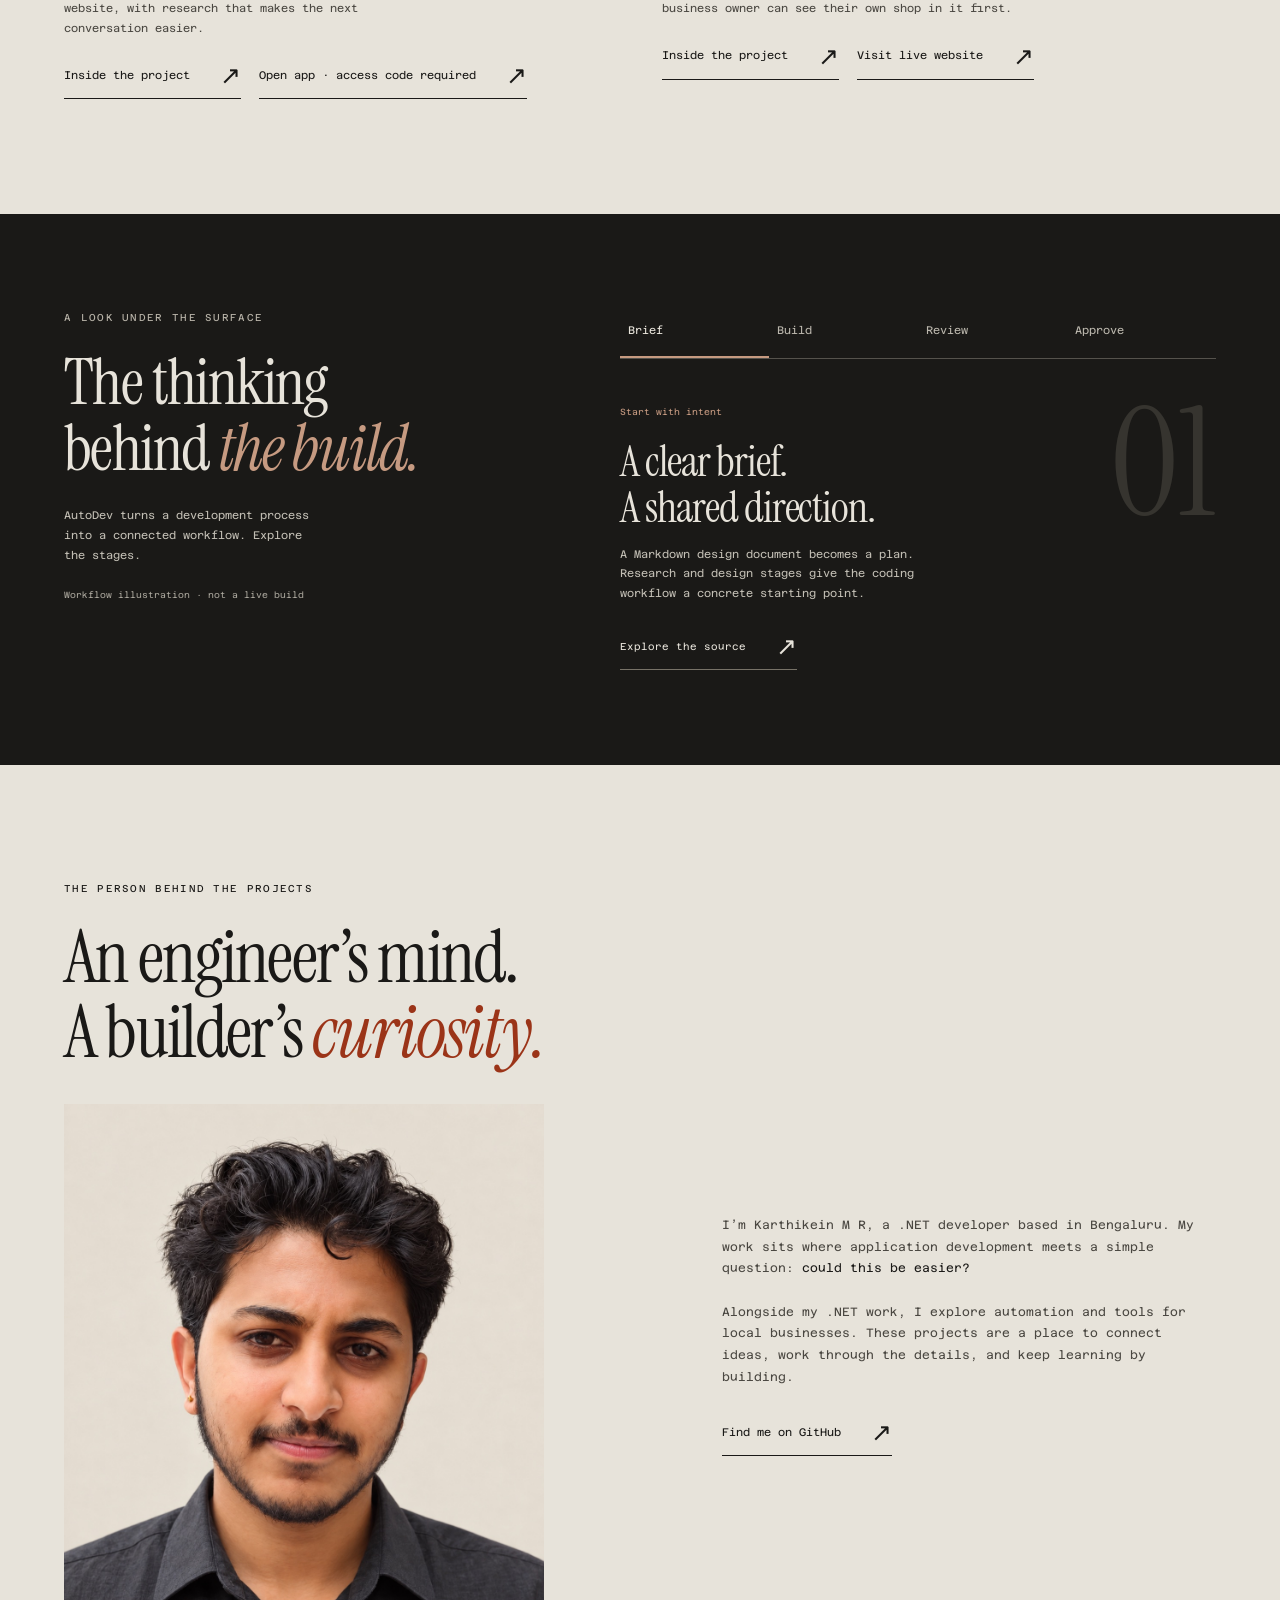
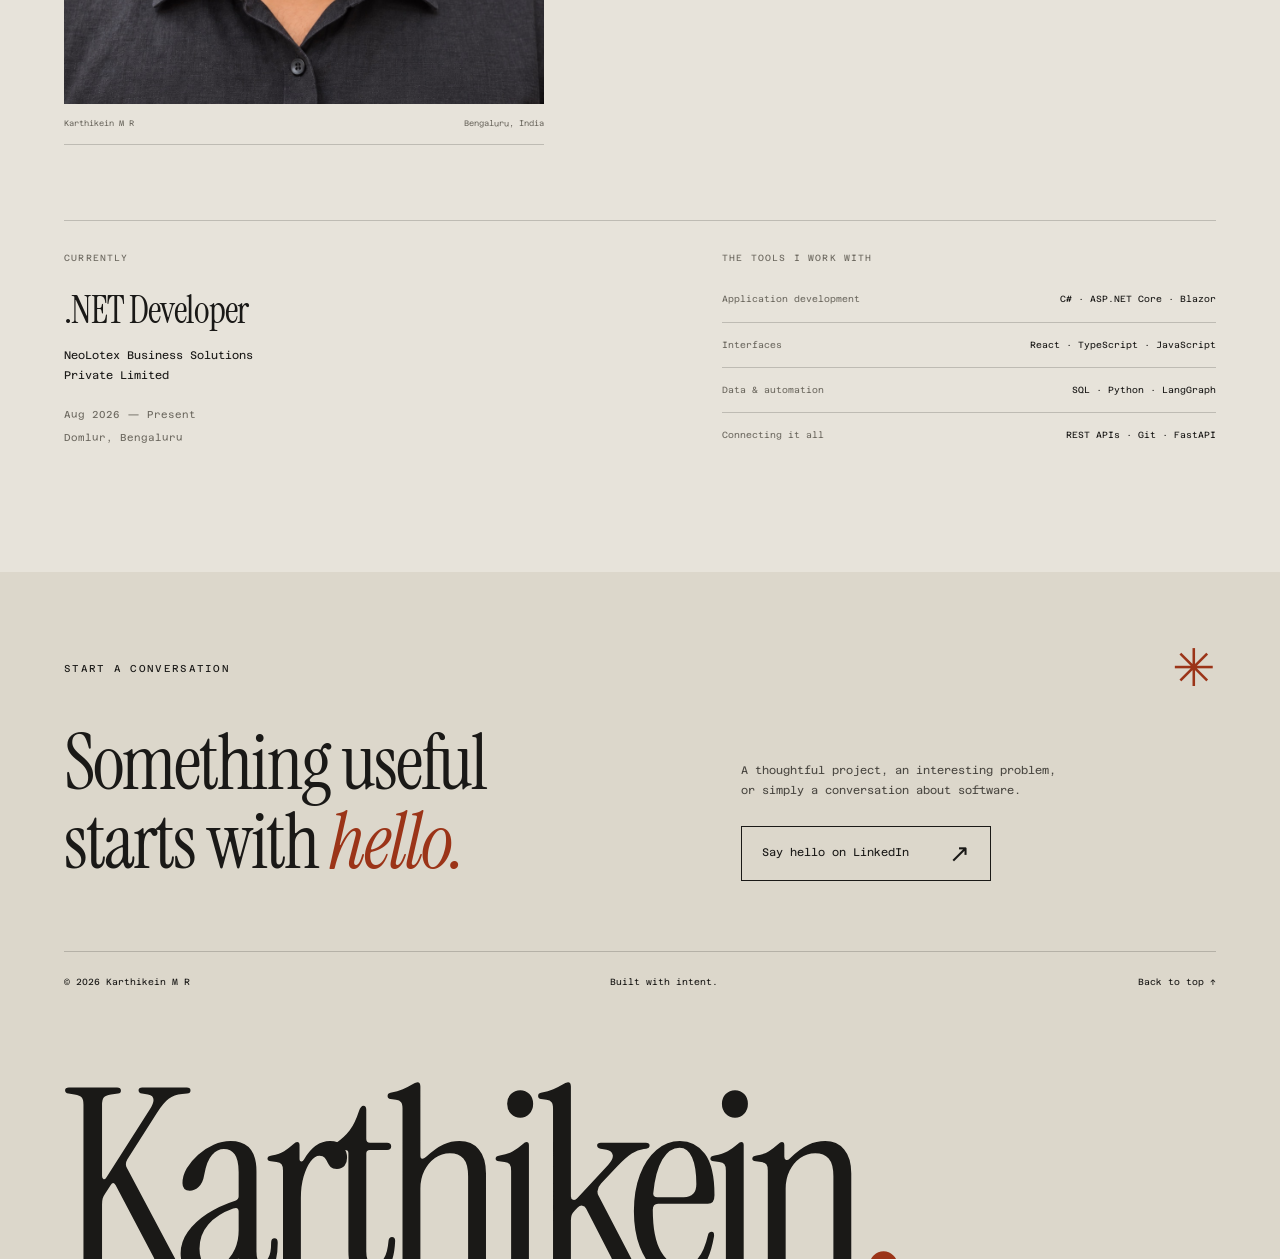
==== commit acfe639f: "Use approved portrait with subtly thicker hair" ====
--- a/karthik-portfolio/index.html
+++ b/karthik-portfolio/index.html
@@ -105,7 +105,7 @@
 
     <section class="about section-pad" id="about" aria-labelledby="about-title">
       <p class="eyebrow">The person behind the projects</p>
-      <div class="about-grid"><div class="about-story"><h2 id="about-title">An engineer’s mind.<br>A builder’s <em>curiosity.</em></h2><figure class="about-portrait"><img src="assets/karthikein-black-shirt-beard.jpg" alt="AI-edited portrait of Karthikein M R in a charcoal shirt with a short beard" width="1122" height="1402" loading="lazy"><figcaption><span>Karthikein M R</span><span>Bengaluru, India</span></figcaption></figure></div><div class="about-copy"><p>I’m Karthikein M R, a .NET developer based in Bengaluru. My work sits where application development meets a simple question: <em>could this be easier?</em></p><p>Alongside my .NET work, I explore automation and tools for local businesses. These projects are a place to connect ideas, work through the details, and keep learning by building.</p><a class="text-link" href="https://github.com/karthikkushi" target="_blank" rel="noopener noreferrer">Find me on GitHub <span aria-hidden="true">↗</span></a></div></div>
+      <div class="about-grid"><div class="about-story"><h2 id="about-title">An engineer’s mind.<br>A builder’s <em>curiosity.</em></h2><figure class="about-portrait"><img src="assets/karthikein-approved-portrait.jpg" alt="AI-edited portrait of Karthikein M R in a charcoal shirt with a short beard" width="1122" height="1402" loading="lazy"><figcaption><span>Karthikein M R</span><span>Bengaluru, India</span></figcaption></figure></div><div class="about-copy"><p>I’m Karthikein M R, a .NET developer based in Bengaluru. My work sits where application development meets a simple question: <em>could this be easier?</em></p><p>Alongside my .NET work, I explore automation and tools for local businesses. These projects are a place to connect ideas, work through the details, and keep learning by building.</p><a class="text-link" href="https://github.com/karthikkushi" target="_blank" rel="noopener noreferrer">Find me on GitHub <span aria-hidden="true">↗</span></a></div></div>
       <div class="about-data"><div class="current-role"><span class="data-label">Currently</span><h3>.NET Developer</h3><p>NeoLotex Business Solutions<br>Private Limited</p><span class="small-note">Aug 2026 — Present<br>Domlur, Bengaluru</span></div><div class="toolbox"><span class="data-label">The tools I work with</span><dl><div><dt>Application development</dt><dd>C# · ASP.NET Core · Blazor</dd></div><div><dt>Interfaces</dt><dd>React · TypeScript · JavaScript</dd></div><div><dt>Data & automation</dt><dd>SQL · Python · LangGraph</dd></div><div><dt>Connecting it all</dt><dd>REST APIs · Git · FastAPI</dd></div></dl></div></div>
     </section>
 
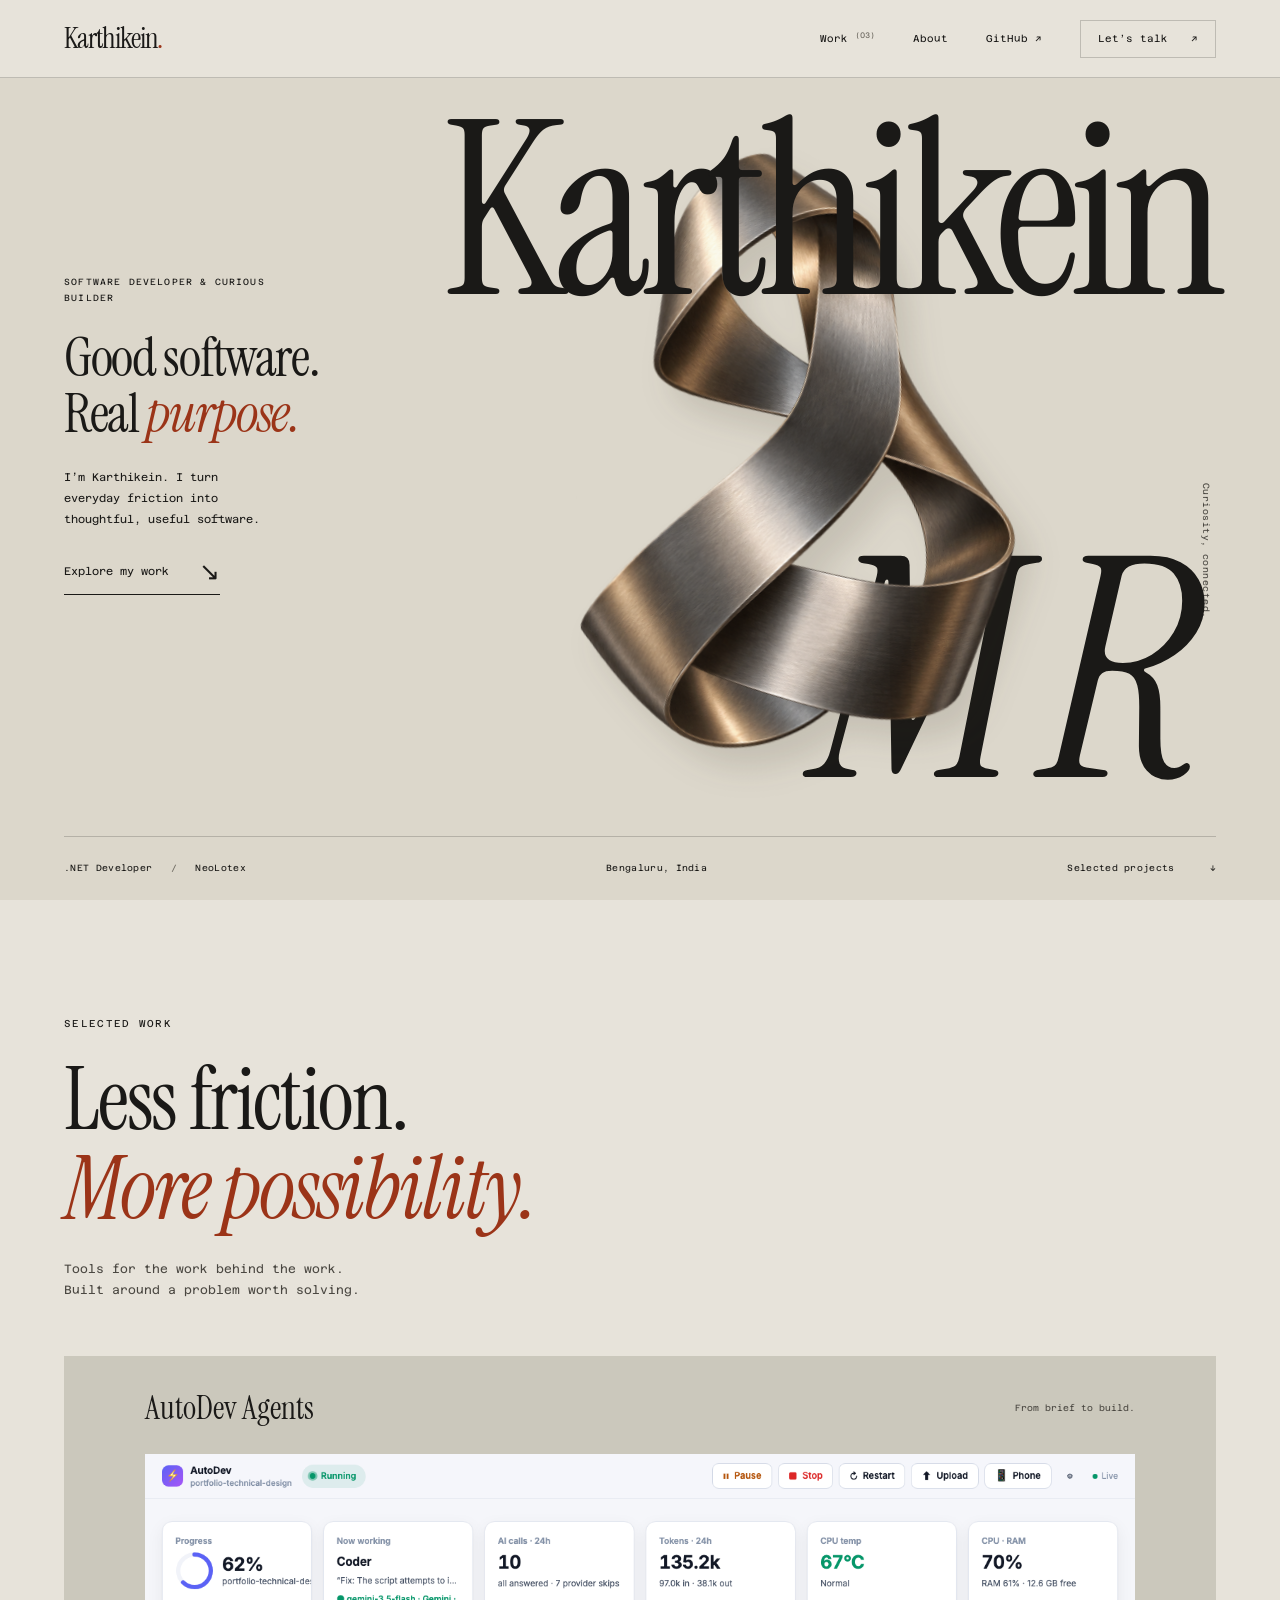
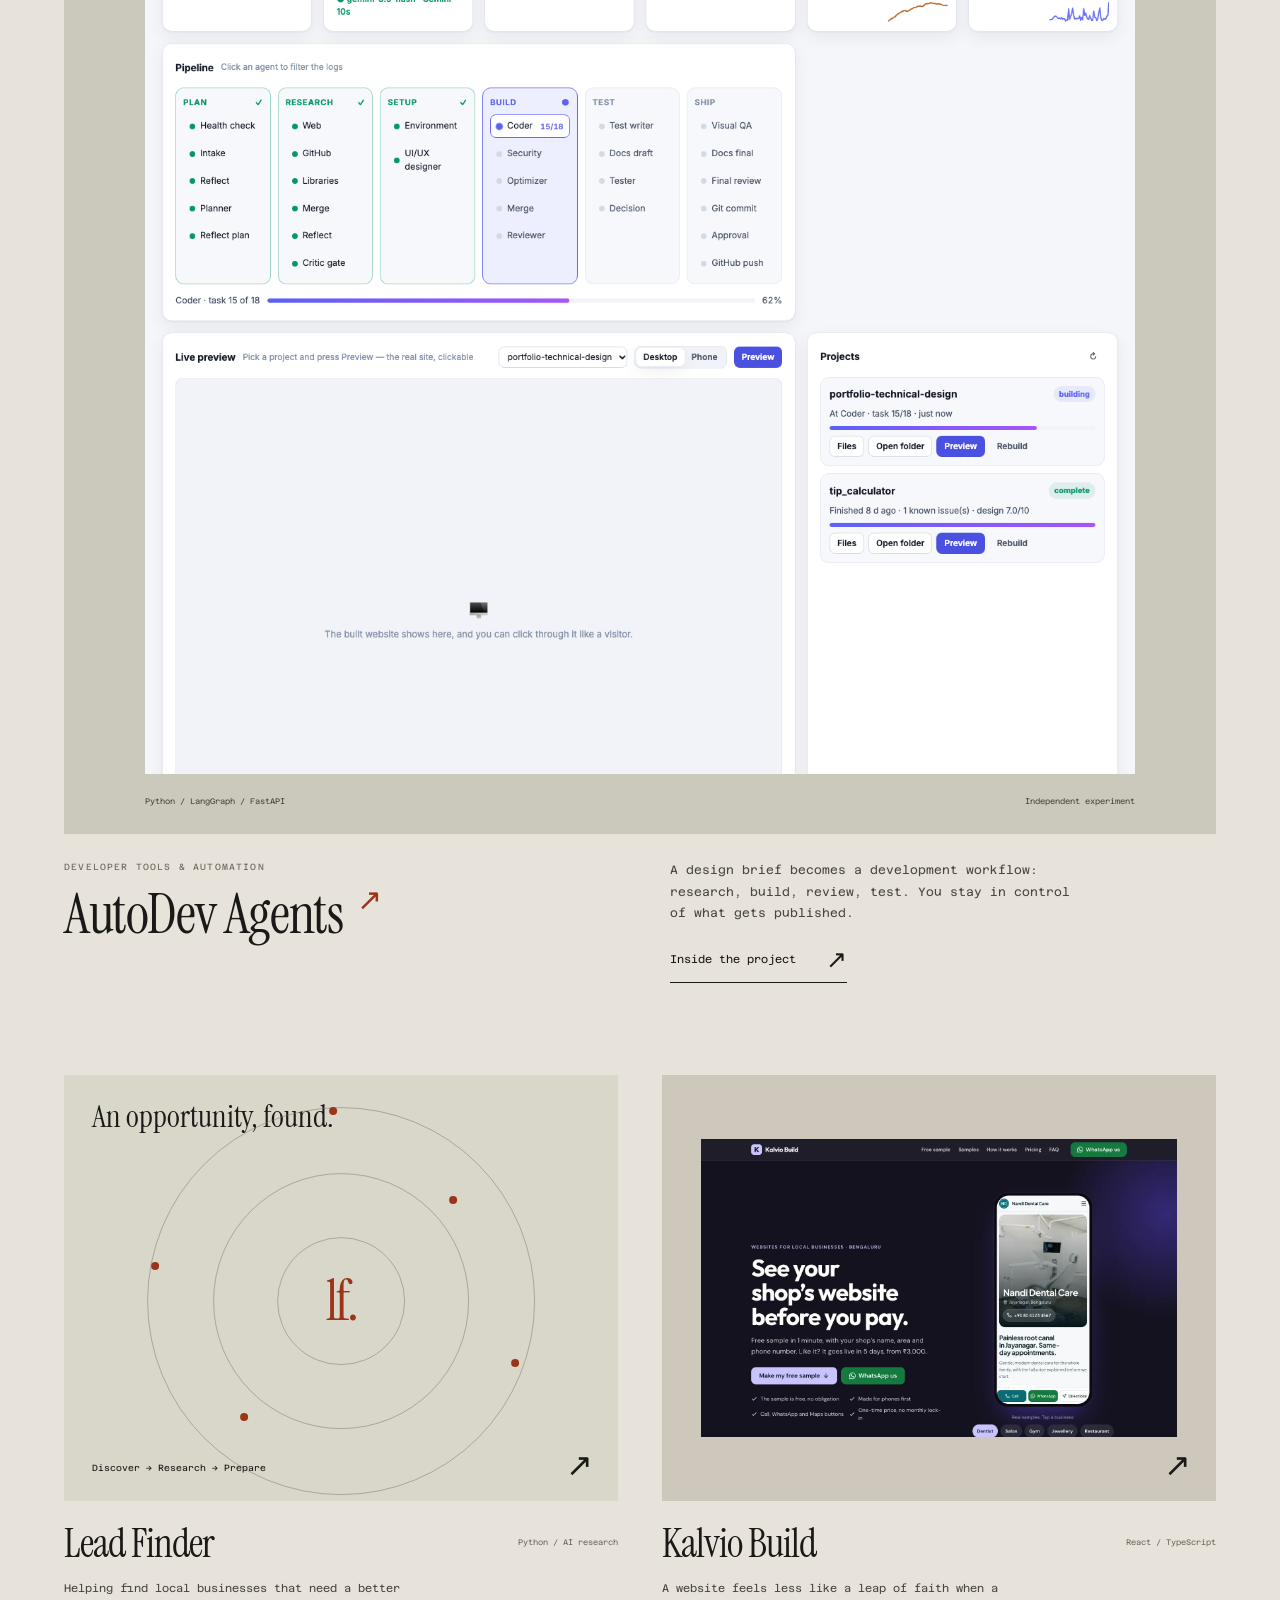
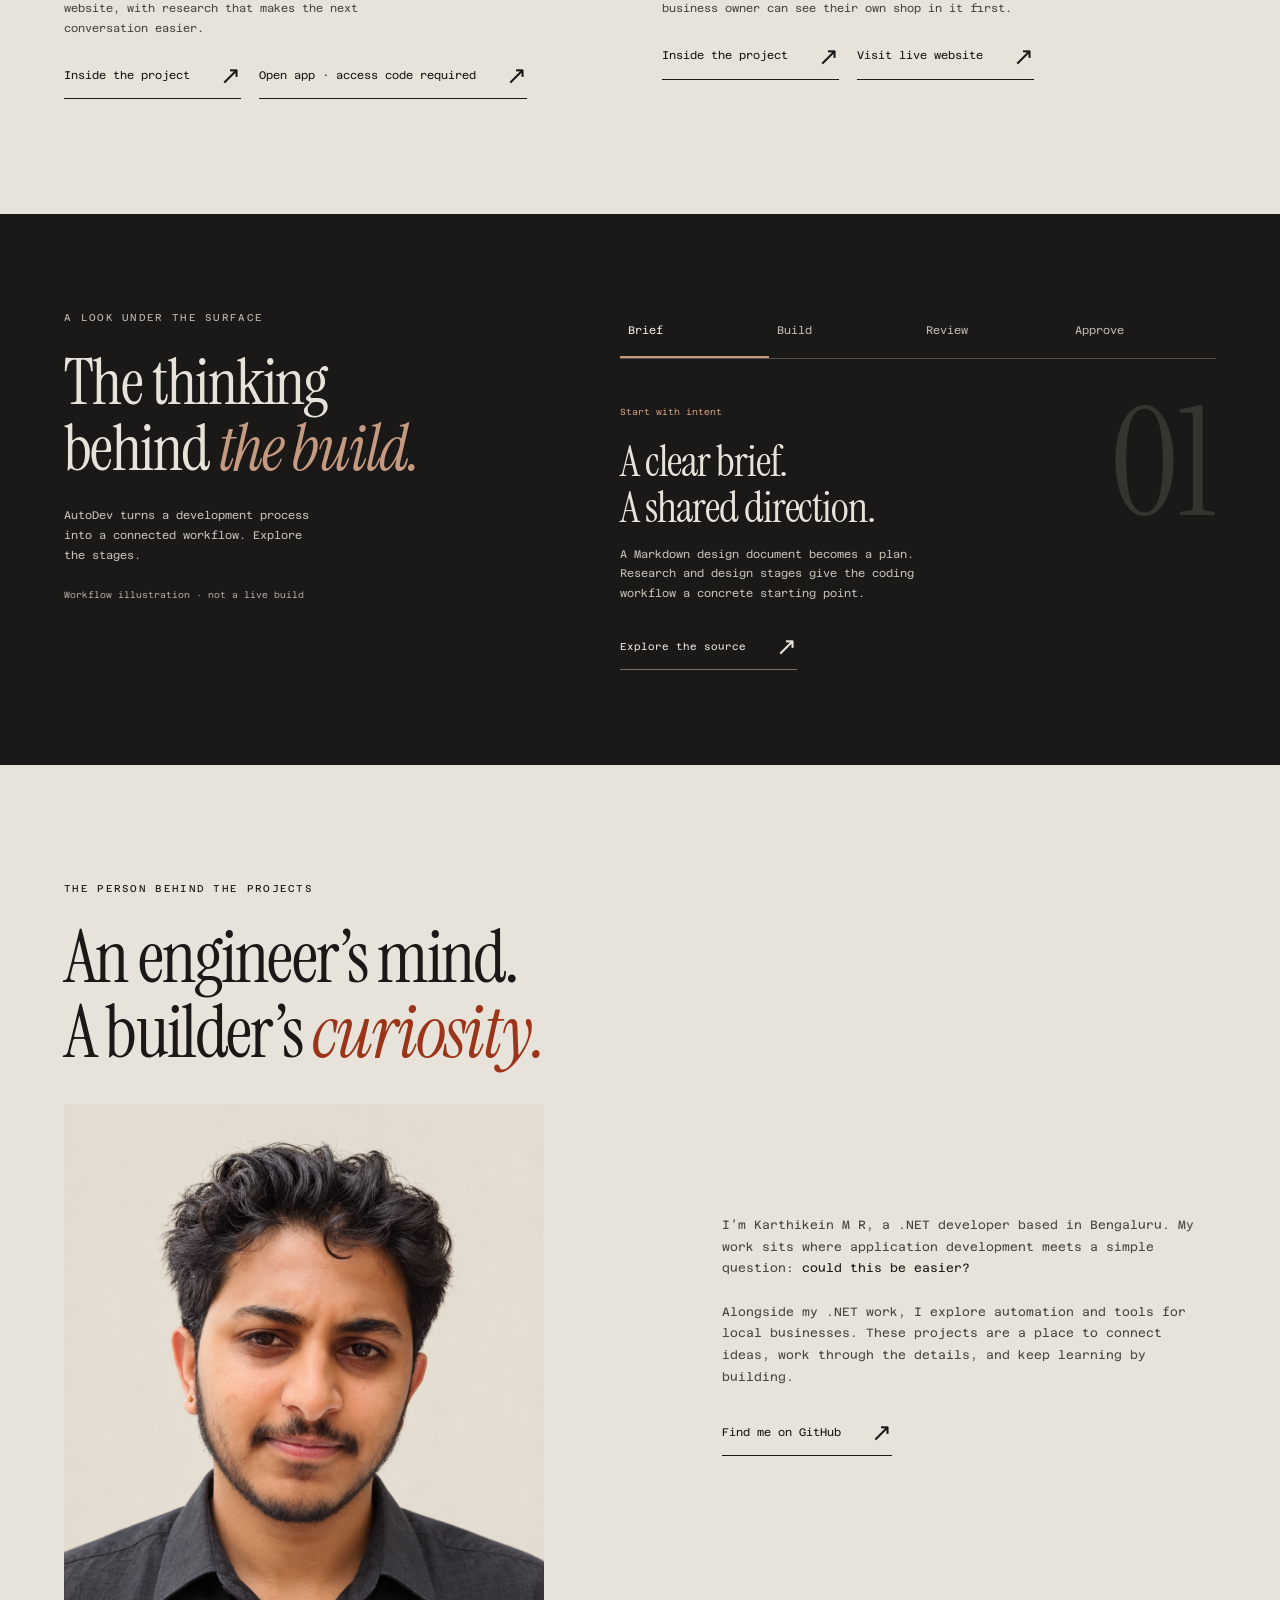
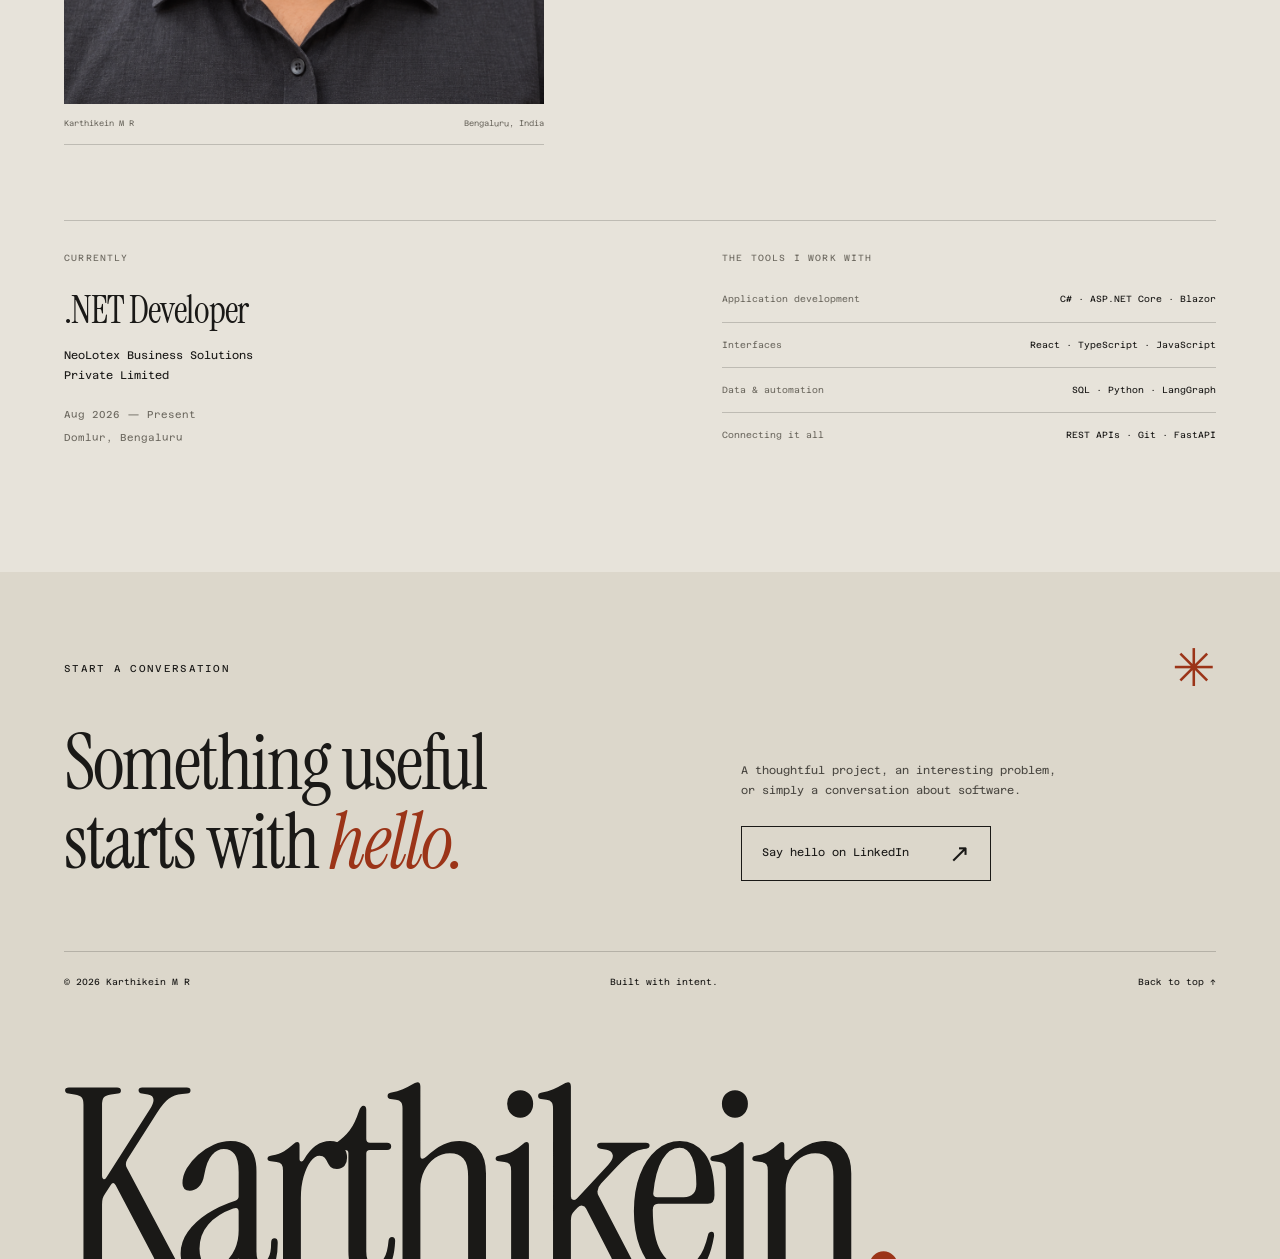
==== commit e3e8d427: "Use exact user-selected portrait without edits" ====
--- a/karthik-portfolio/index.html
+++ b/karthik-portfolio/index.html
@@ -105,7 +105,7 @@
 
     <section class="about section-pad" id="about" aria-labelledby="about-title">
       <p class="eyebrow">The person behind the projects</p>
-      <div class="about-grid"><div class="about-story"><h2 id="about-title">An engineer’s mind.<br>A builder’s <em>curiosity.</em></h2><figure class="about-portrait"><img src="assets/karthikein-approved-portrait.jpg" alt="AI-edited portrait of Karthikein M R in a charcoal shirt with a short beard" width="1122" height="1402" loading="lazy"><figcaption><span>Karthikein M R</span><span>Bengaluru, India</span></figcaption></figure></div><div class="about-copy"><p>I’m Karthikein M R, a .NET developer based in Bengaluru. My work sits where application development meets a simple question: <em>could this be easier?</em></p><p>Alongside my .NET work, I explore automation and tools for local businesses. These projects are a place to connect ideas, work through the details, and keep learning by building.</p><a class="text-link" href="https://github.com/karthikkushi" target="_blank" rel="noopener noreferrer">Find me on GitHub <span aria-hidden="true">↗</span></a></div></div>
+      <div class="about-grid"><div class="about-story"><h2 id="about-title">An engineer’s mind.<br>A builder’s <em>curiosity.</em></h2><figure class="about-portrait"><img src="assets/karthikein-selected.png" alt="AI-edited portrait of Karthikein M R in a charcoal shirt with a short beard" width="1122" height="1402" loading="lazy"><figcaption><span>Karthikein M R</span><span>Bengaluru, India</span></figcaption></figure></div><div class="about-copy"><p>I’m Karthikein M R, a .NET developer based in Bengaluru. My work sits where application development meets a simple question: <em>could this be easier?</em></p><p>Alongside my .NET work, I explore automation and tools for local businesses. These projects are a place to connect ideas, work through the details, and keep learning by building.</p><a class="text-link" href="https://github.com/karthikkushi" target="_blank" rel="noopener noreferrer">Find me on GitHub <span aria-hidden="true">↗</span></a></div></div>
       <div class="about-data"><div class="current-role"><span class="data-label">Currently</span><h3>.NET Developer</h3><p>NeoLotex Business Solutions<br>Private Limited</p><span class="small-note">Aug 2026 — Present<br>Domlur, Bengaluru</span></div><div class="toolbox"><span class="data-label">The tools I work with</span><dl><div><dt>Application development</dt><dd>C# · ASP.NET Core · Blazor</dd></div><div><dt>Interfaces</dt><dd>React · TypeScript · JavaScript</dd></div><div><dt>Data & automation</dt><dd>SQL · Python · LangGraph</dd></div><div><dt>Connecting it all</dt><dd>REST APIs · Git · FastAPI</dd></div></dl></div></div>
     </section>
 
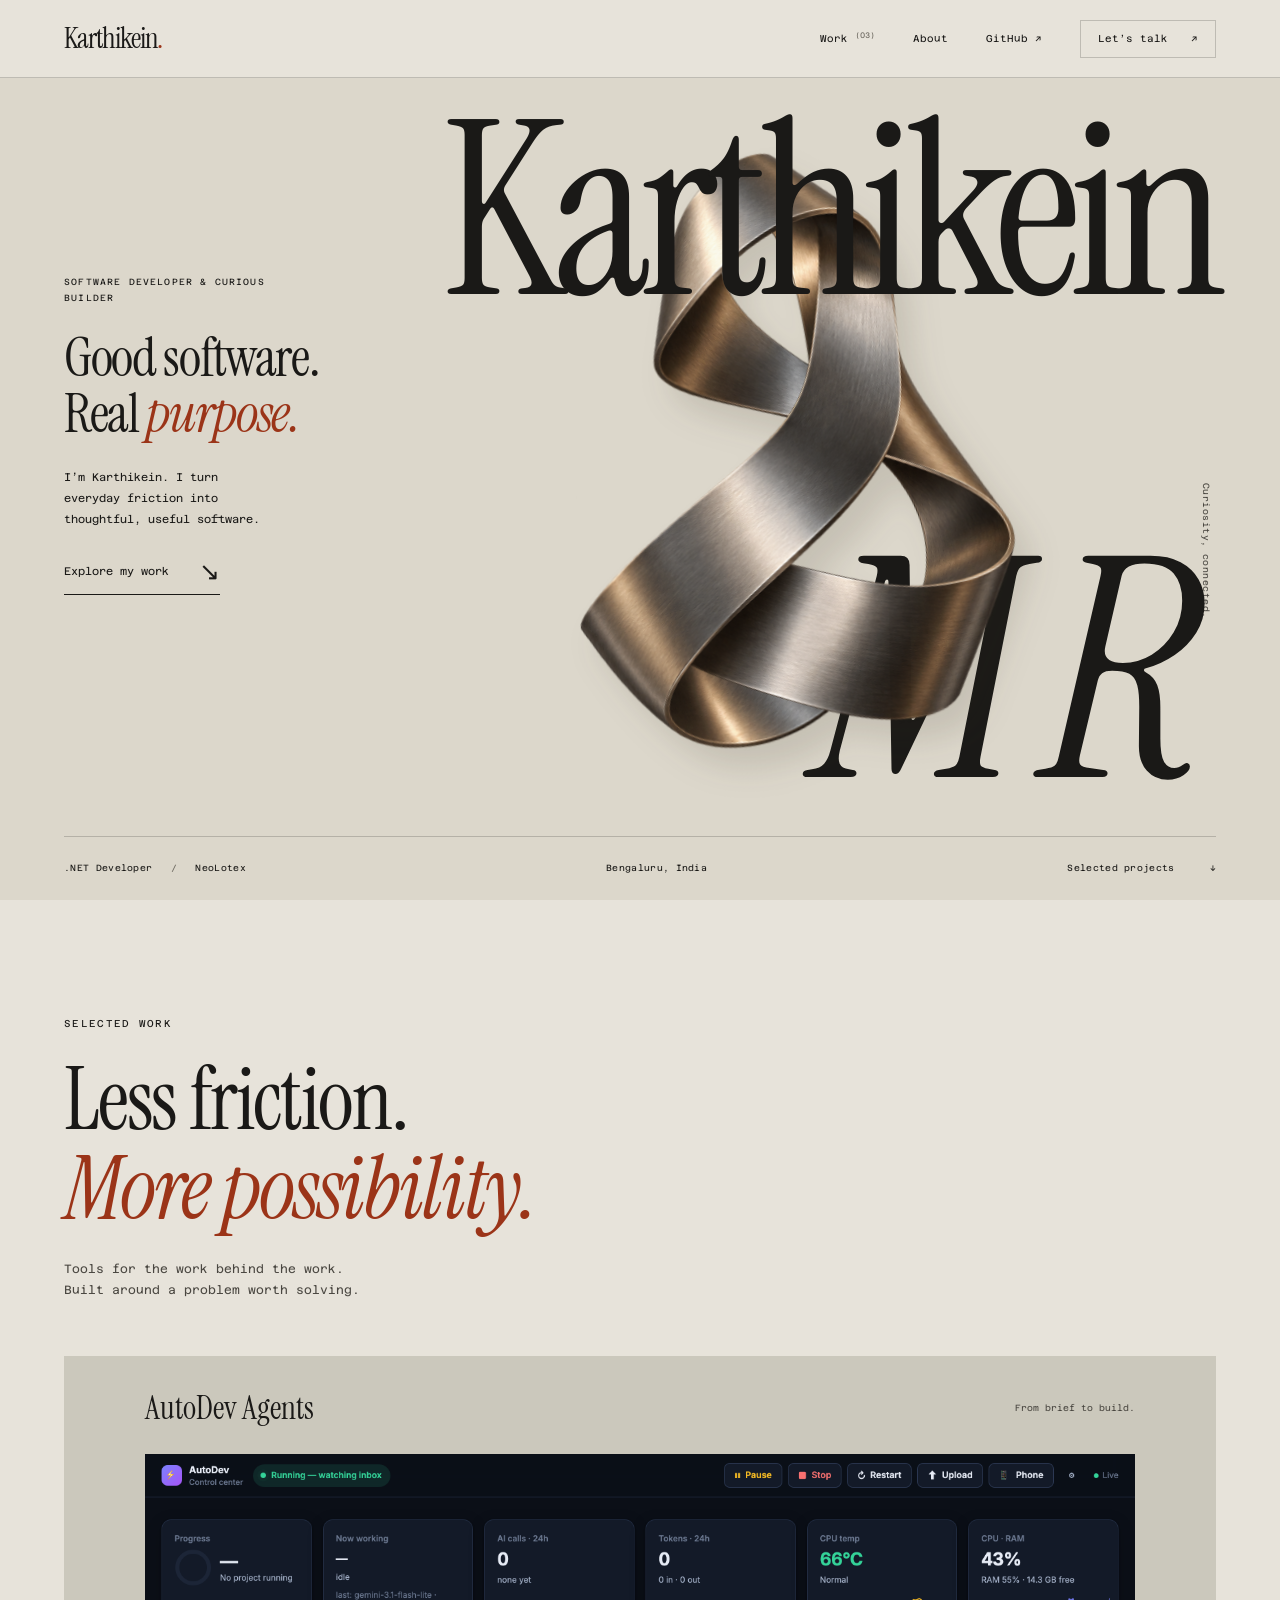
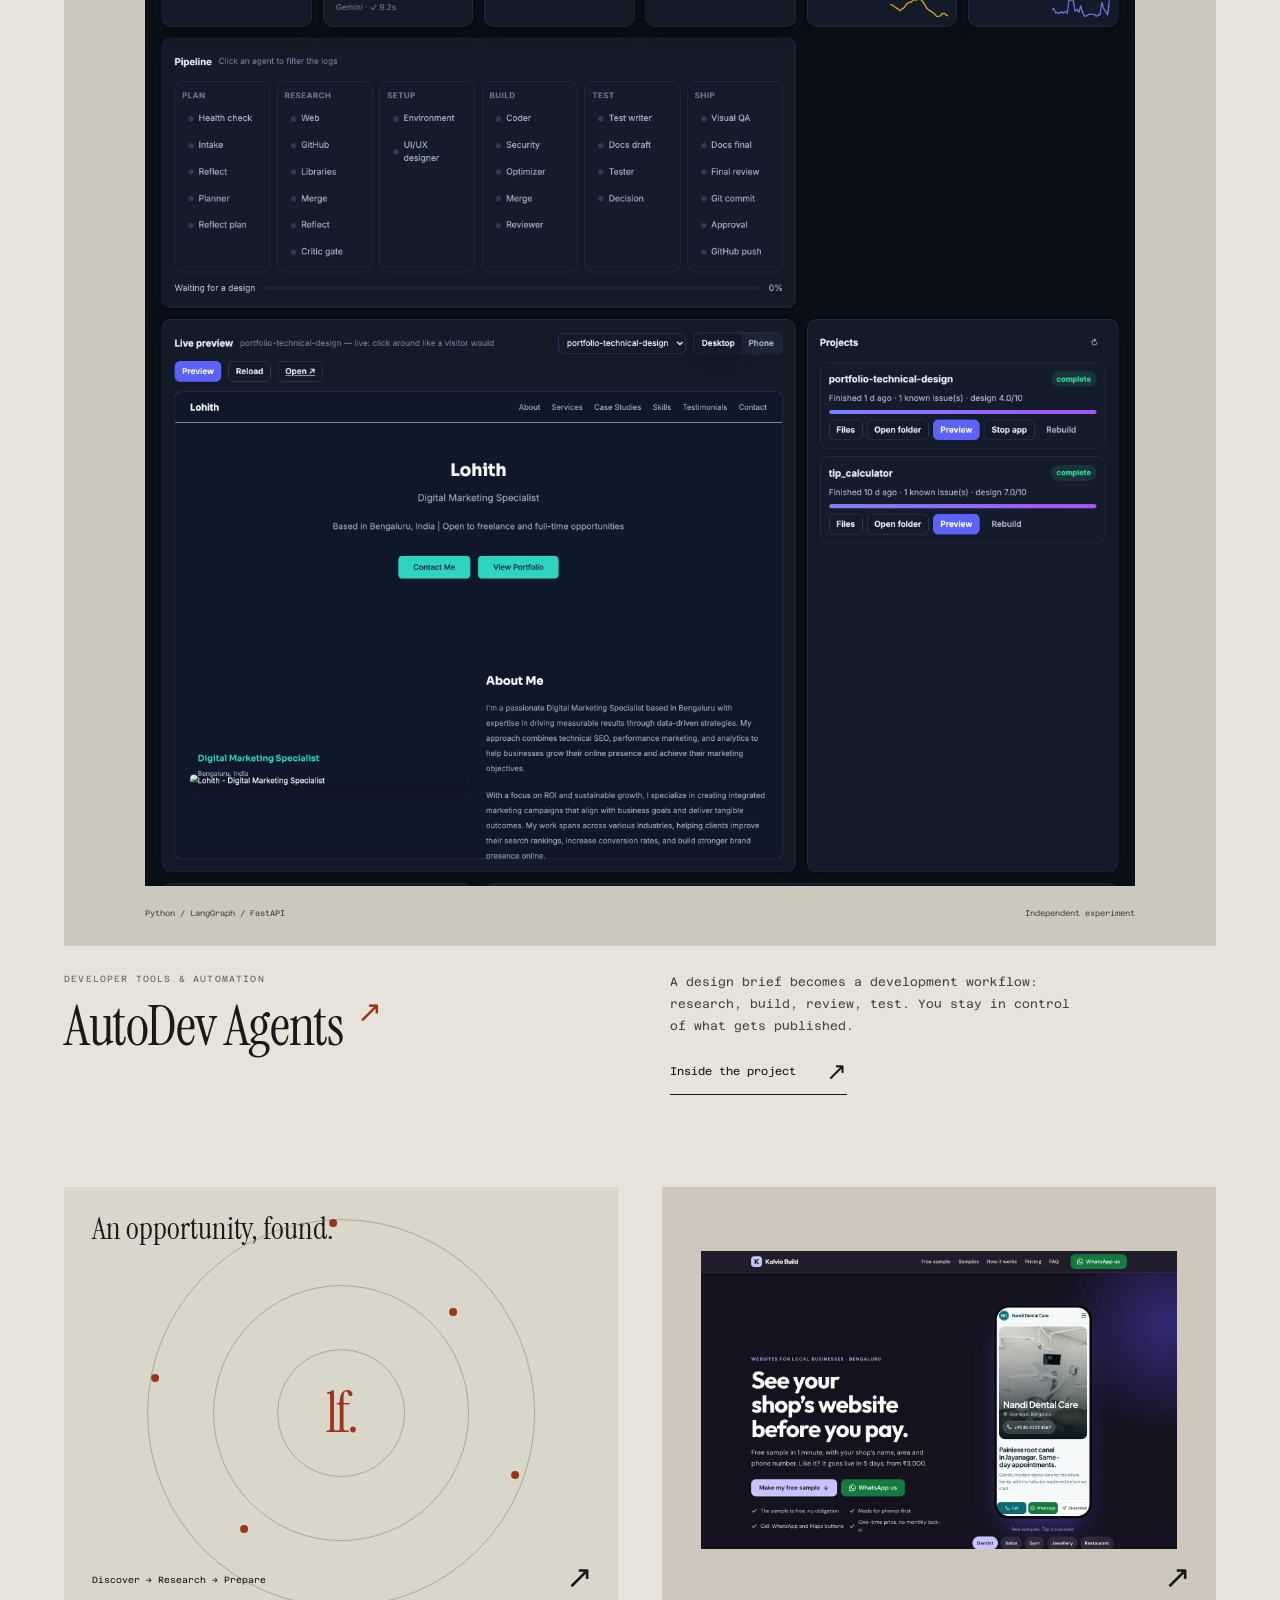
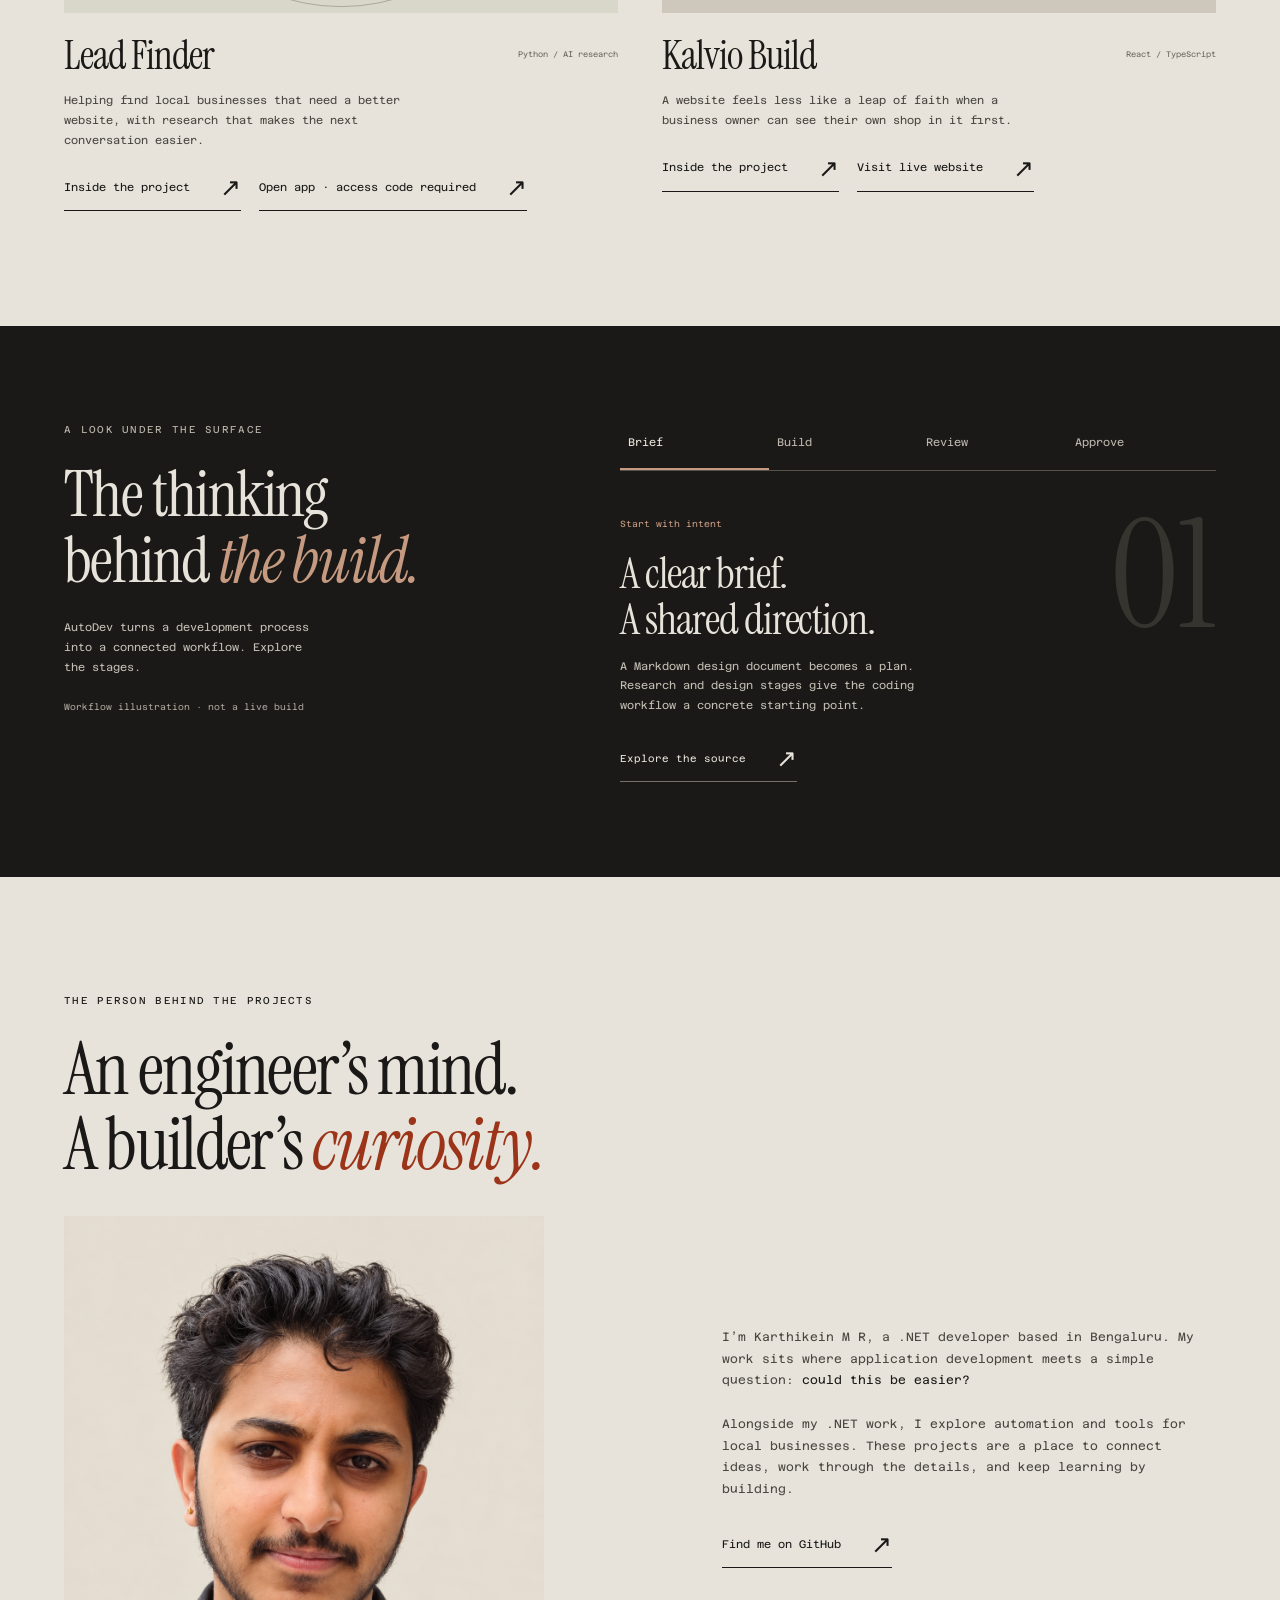
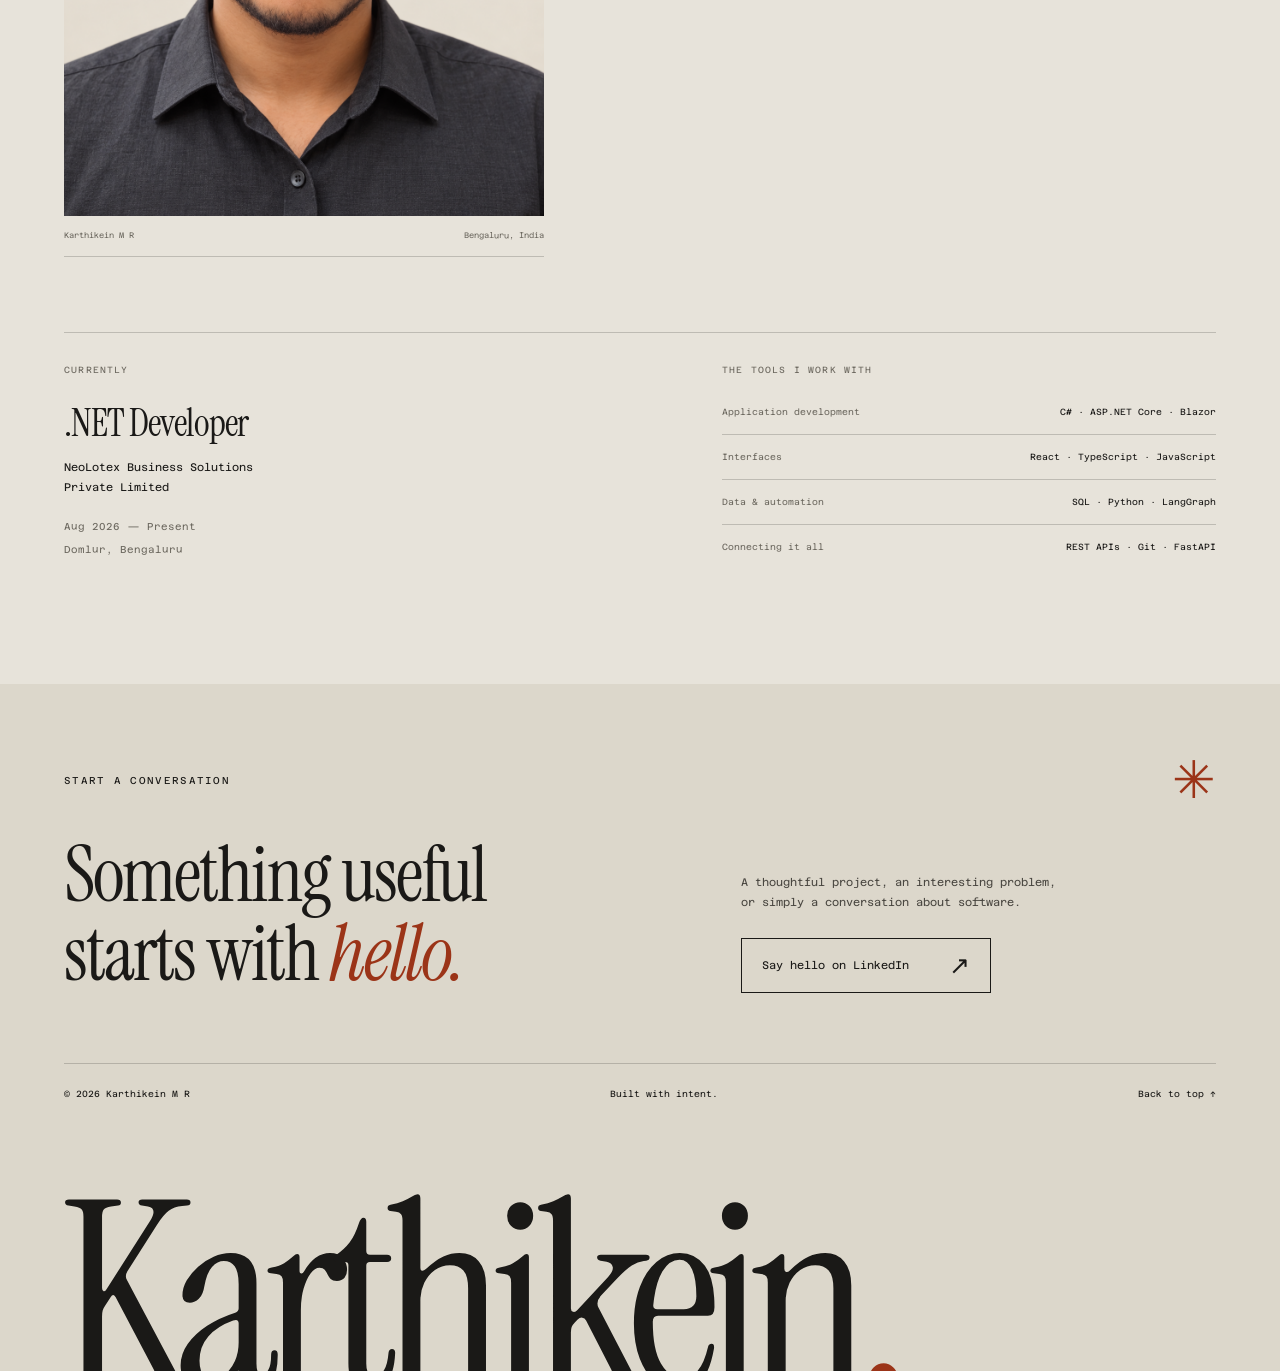
==== commit e525b435: "Update AutoDev preview with supplied dark control center screenshot" ====
--- a/karthik-portfolio/index.html
+++ b/karthik-portfolio/index.html
@@ -52,7 +52,7 @@
         <div class="featured-visual">
           <div class="project-visual-heading"><span>AutoDev Agents</span><span>From brief to build.</span></div>
           <button class="screenshot-button" data-project="autodev" aria-label="Read the AutoDev Agents case study">
-            <img src="assets/autodev-dashboard.png" alt="AutoDev dashboard showing the planning, research, build, test, and shipping pipeline" width="1400" height="1300" loading="lazy">
+            <img src="assets/autodev-control-center.png" alt="AutoDev dark control center showing workflow stages, system metrics, live website preview, and completed projects" width="2880" height="3000" loading="lazy">
           </button>
           <div class="visual-foot"><span>Python / LangGraph / FastAPI</span><span>Independent experiment</span></div>
         </div>
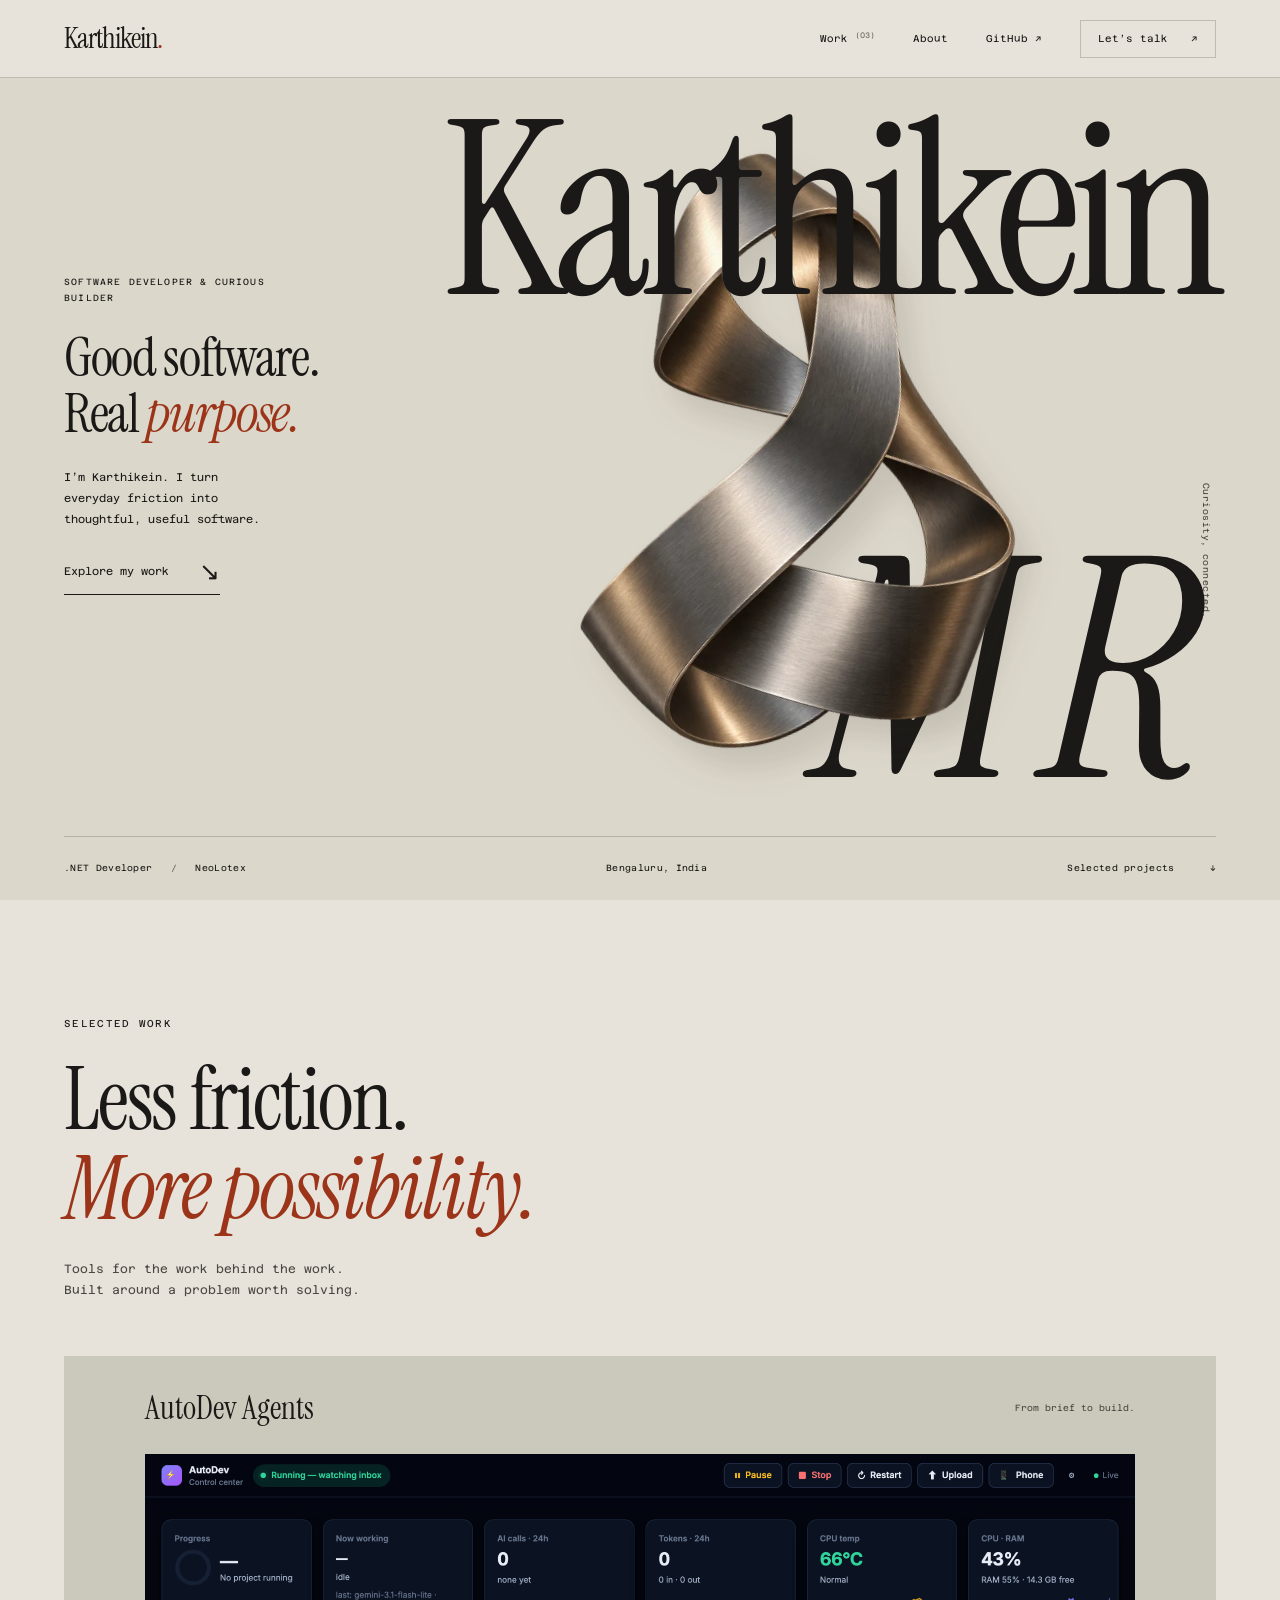
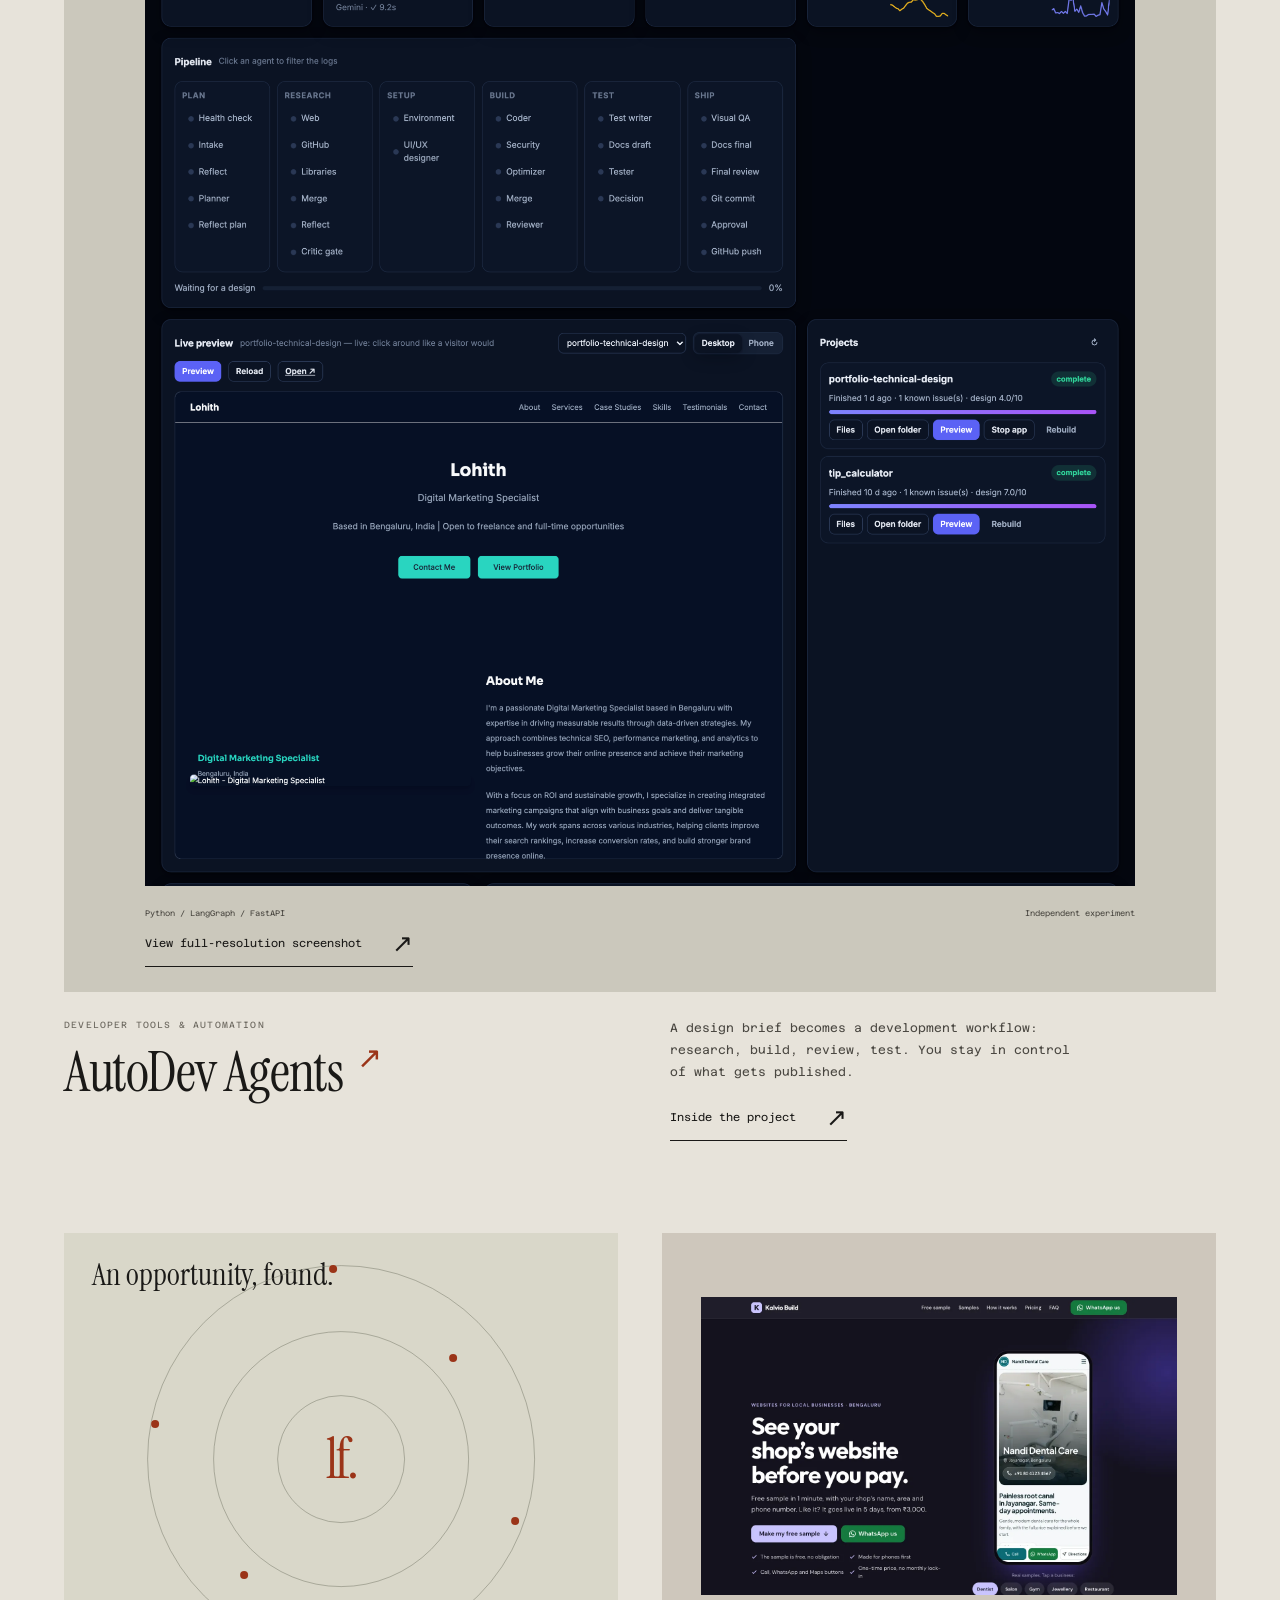
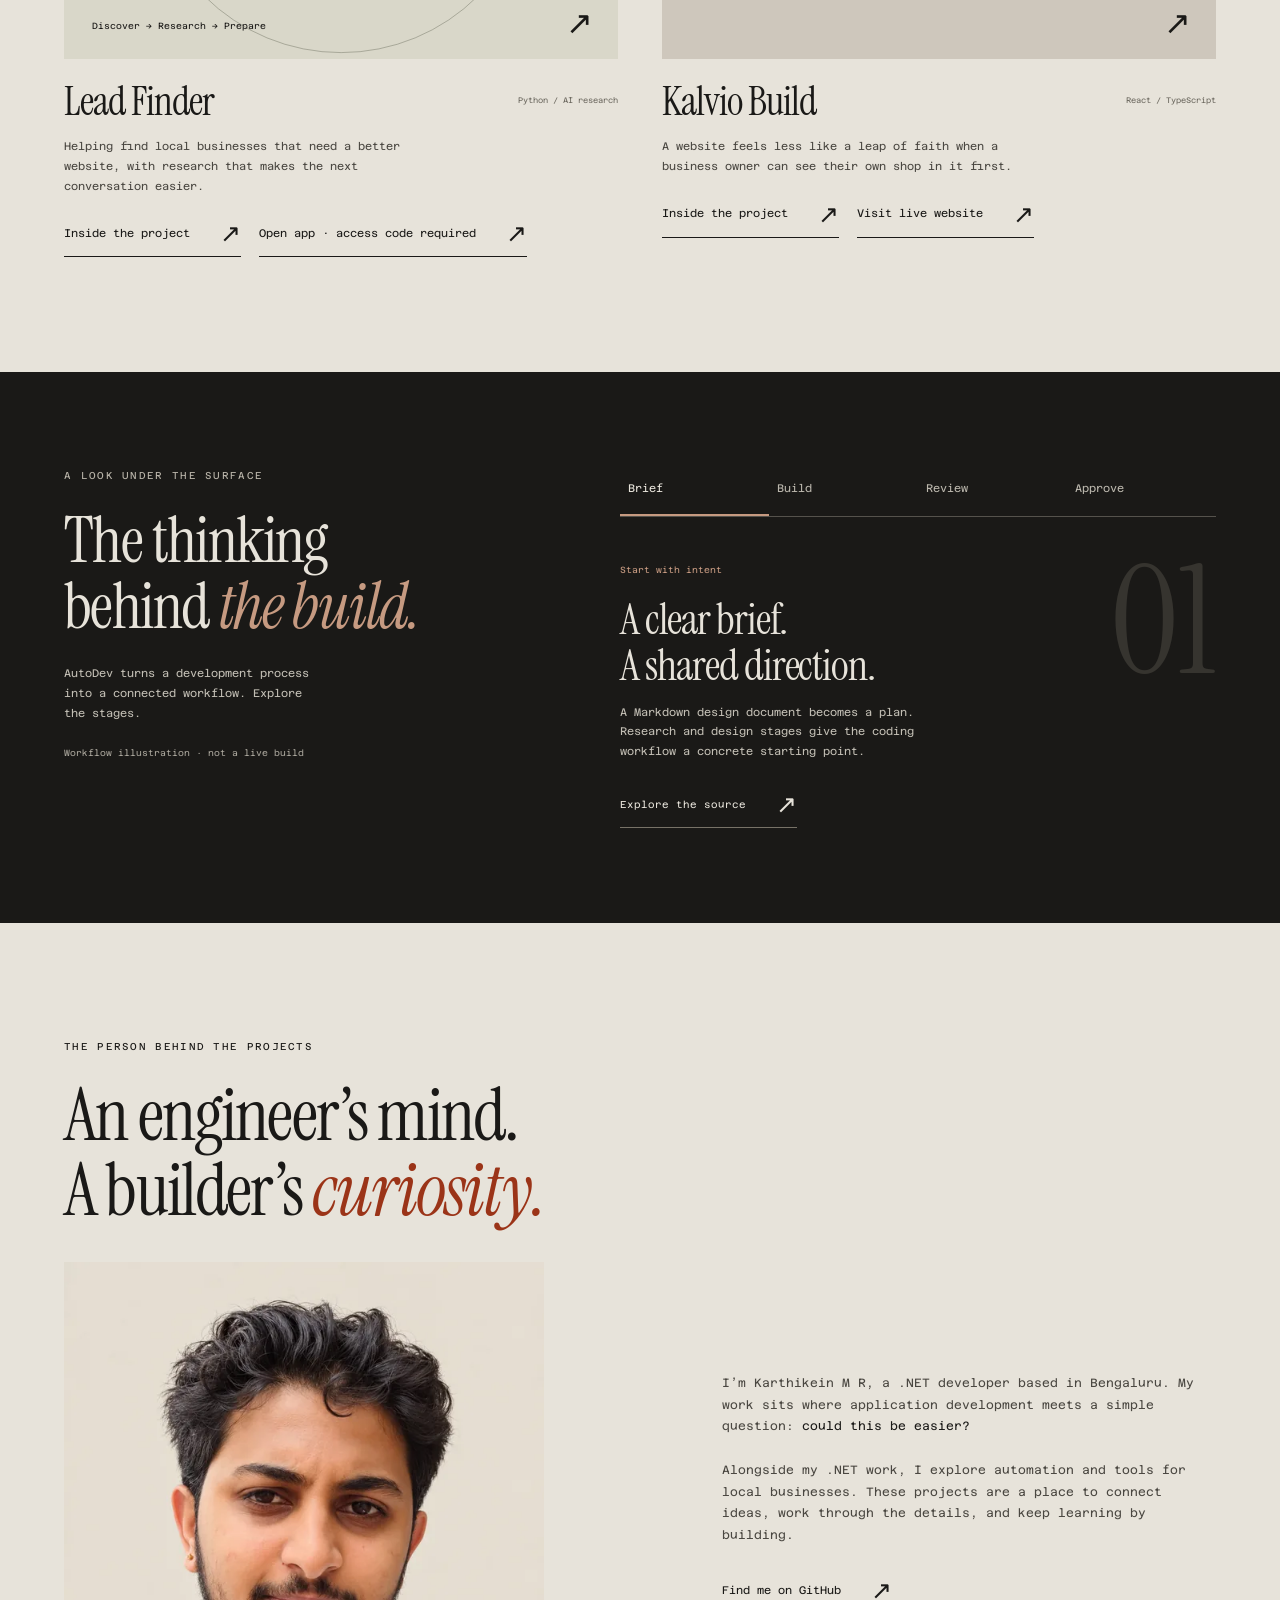
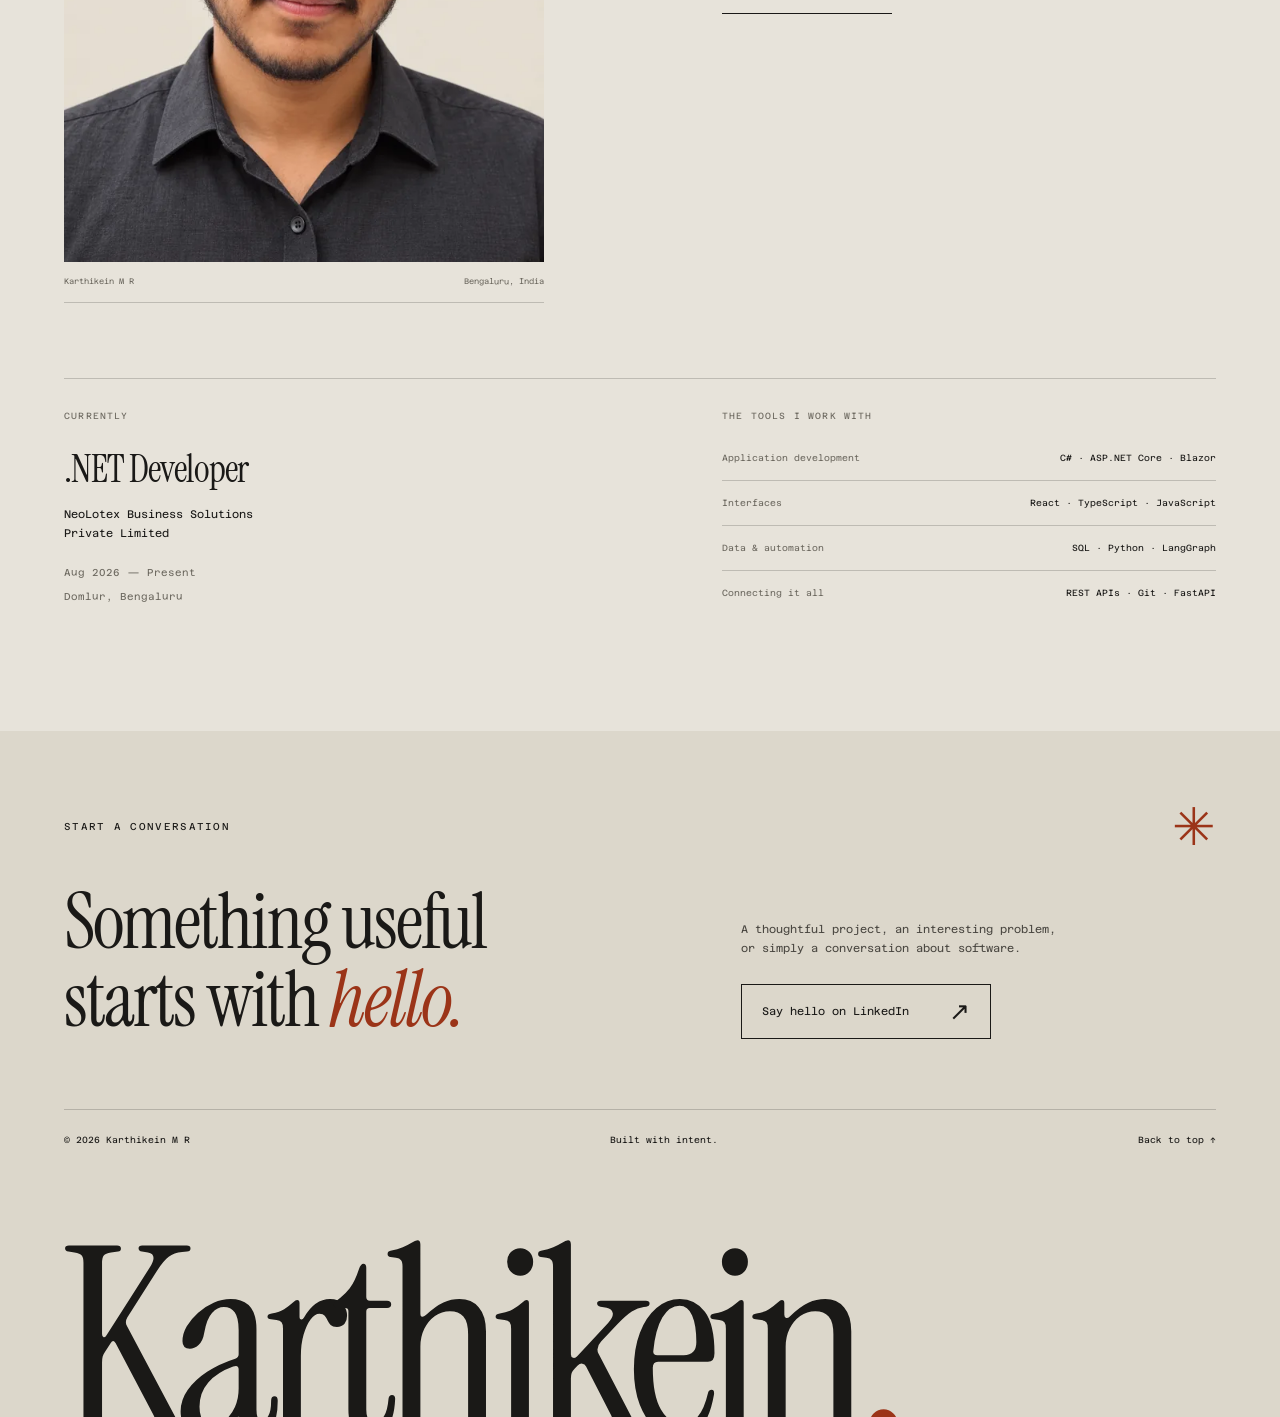
==== commit 042ea43b: "Restore 4K AutoDev preview and full-resolution viewing" ====
--- a/karthik-portfolio/index.html
+++ b/karthik-portfolio/index.html
@@ -6,10 +6,17 @@
   <meta name="theme-color" content="#e7e3da">
   <meta name="description" content="Karthikein M R — .NET developer in Bengaluru. Building practical software, from AI development workflows to tools for local businesses.">
   <title>Karthikein — Software with purpose</title>
+  <link rel="canonical" href="https://karthikkushi.github.io/">
+  <meta property="og:type" content="website">
+  <meta property="og:title" content="Karthikein M R — Software with purpose">
+  <meta property="og:description" content="Practical software, from AI development workflows to tools for local businesses.">
+  <meta property="og:url" content="https://karthikkushi.github.io/">
+  <meta property="og:image" content="https://karthikkushi.github.io/assets/og.png">
+  <meta name="twitter:card" content="summary_large_image">
   <link rel="icon" href="data:image/svg+xml,%3Csvg xmlns='http://www.w3.org/2000/svg' viewBox='0 0 48 48'%3E%3Crect width='48' height='48' fill='%23e7e3da'/%3E%3Ctext x='8' y='36' font-family='Georgia' font-size='40' fill='%239b3418'%3Ek%3C/text%3E%3C/svg%3E">
-  <link rel="preload" href="assets/serif.ttf" as="font" type="font/ttf" crossorigin>
-  <link rel="stylesheet" href="style.css?v=4">
-  <script src="app.js" defer></script>
+  <link rel="preload" href="../assets/serif.ttf" as="font" type="font/ttf" crossorigin>
+  <link rel="stylesheet" href="../style.css?v=4">
+  <script src="../app.js" defer></script>
 </head>
 <body>
   <a class="skip-link" href="#main">Skip to content</a>
@@ -32,7 +39,7 @@
       </div>
       <div class="hero-composition">
         <h1 id="hero-name" aria-label="Karthikein M R"><span class="name-upper" aria-hidden="true">Karthikein</span><span class="name-lower" aria-hidden="true">M R</span></h1>
-        <img class="hero-sculpture" src="assets/sculpture.png" alt="" fetchpriority="high" width="1254" height="1254">
+        <img class="hero-sculpture" src="../assets/sculpture.webp" alt="" fetchpriority="high" width="1100" height="1100">
         <span class="object-note" aria-hidden="true">Curiosity, connected.</span>
       </div>
       <div class="hero-foot">
@@ -52,9 +59,10 @@
         <div class="featured-visual">
           <div class="project-visual-heading"><span>AutoDev Agents</span><span>From brief to build.</span></div>
           <button class="screenshot-button" data-project="autodev" aria-label="Read the AutoDev Agents case study">
-            <img src="assets/autodev-control-center.png" alt="AutoDev dark control center showing workflow stages, system metrics, live website preview, and completed projects" width="2880" height="3000" loading="lazy">
+            <img src="../assets/autodev-control-center-4k.png" alt="AutoDev dark control center showing workflow stages, system metrics, live website preview, and completed projects" width="3840" height="4000" loading="lazy">
           </button>
           <div class="visual-foot"><span>Python / LangGraph / FastAPI</span><span>Independent experiment</span></div>
+          <a class="text-link" href="../assets/autodev-control-center-4k.png" target="_blank" rel="noopener noreferrer">View full-resolution screenshot <span aria-hidden="true">↗</span></a>
         </div>
         <div class="featured-description">
           <div><p class="project-kind">Developer tools & automation</p><h3>AutoDev Agents<span class="title-mark">↗</span></h3></div>
@@ -76,7 +84,7 @@
         </article>
         <article class="compact-project kalvio-project">
           <button class="kalvio-art" data-project="kalvio" aria-label="Read the Kalvio Build case study">
-            <img src="assets/kalvio.webp" alt="Kalvio Build website offering personalized website samples for local businesses" width="1440" height="900" loading="lazy">
+            <img src="../assets/kalvio.webp" alt="Kalvio Build website offering personalized website samples for local businesses" width="1440" height="900" loading="lazy">
             <span class="corner-arrow" aria-hidden="true">↗</span>
           </button>
           <div class="project-heading"><h3>Kalvio Build</h3><span>React / TypeScript</span></div>
@@ -105,7 +113,7 @@
 
     <section class="about section-pad" id="about" aria-labelledby="about-title">
       <p class="eyebrow">The person behind the projects</p>
-      <div class="about-grid"><div class="about-story"><h2 id="about-title">An engineer’s mind.<br>A builder’s <em>curiosity.</em></h2><figure class="about-portrait"><img src="assets/karthikein-selected.png" alt="AI-edited portrait of Karthikein M R in a charcoal shirt with a short beard" width="1122" height="1402" loading="lazy"><figcaption><span>Karthikein M R</span><span>Bengaluru, India</span></figcaption></figure></div><div class="about-copy"><p>I’m Karthikein M R, a .NET developer based in Bengaluru. My work sits where application development meets a simple question: <em>could this be easier?</em></p><p>Alongside my .NET work, I explore automation and tools for local businesses. These projects are a place to connect ideas, work through the details, and keep learning by building.</p><a class="text-link" href="https://github.com/karthikkushi" target="_blank" rel="noopener noreferrer">Find me on GitHub <span aria-hidden="true">↗</span></a></div></div>
+      <div class="about-grid"><div class="about-story"><h2 id="about-title">An engineer’s mind.<br>A builder’s <em>curiosity.</em></h2><figure class="about-portrait"><img src="../assets/karthikein-selected.webp" alt="AI-edited portrait of Karthikein M R in a charcoal shirt with a short beard" width="600" height="750" loading="lazy"><figcaption><span>Karthikein M R</span><span>Bengaluru, India</span></figcaption></figure></div><div class="about-copy"><p>I’m Karthikein M R, a .NET developer based in Bengaluru. My work sits where application development meets a simple question: <em>could this be easier?</em></p><p>Alongside my .NET work, I explore automation and tools for local businesses. These projects are a place to connect ideas, work through the details, and keep learning by building.</p><a class="text-link" href="https://github.com/karthikkushi" target="_blank" rel="noopener noreferrer">Find me on GitHub <span aria-hidden="true">↗</span></a></div></div>
       <div class="about-data"><div class="current-role"><span class="data-label">Currently</span><h3>.NET Developer</h3><p>NeoLotex Business Solutions<br>Private Limited</p><span class="small-note">Aug 2026 — Present<br>Domlur, Bengaluru</span></div><div class="toolbox"><span class="data-label">The tools I work with</span><dl><div><dt>Application development</dt><dd>C# · ASP.NET Core · Blazor</dd></div><div><dt>Interfaces</dt><dd>React · TypeScript · JavaScript</dd></div><div><dt>Data & automation</dt><dd>SQL · Python · LangGraph</dd></div><div><dt>Connecting it all</dt><dd>REST APIs · Git · FastAPI</dd></div></dl></div></div>
     </section>
 
--- a/style.css
+++ b/style.css
@@ -0,0 +1,19 @@
+@font-face{font-family:Instrument;src:url('assets/serif.ttf') format('truetype');font-display:swap;font-weight:400}@font-face{font-family:Instrument;src:url('assets/serif-italic.ttf') format('truetype');font-display:swap;font-style:italic;font-weight:400}@font-face{font-family:Azeret;src:url('assets/mono.ttf') format('truetype');font-display:swap;font-weight:400}
+:root{--paper:#e7e3da;--paper-dark:#dcd7cb;--ink:#1a1917;--secondary:#4a4741;--muted:#6e6a61;--rust:#9b3418;--line:rgba(26,25,23,.2);--display:Instrument,Georgia,serif;--mono:Azeret,monospace;--pad:clamp(24px,5vw,88px)}
+*{box-sizing:border-box}html{scroll-behavior:smooth;scroll-padding-top:95px}body{margin:0;color:var(--ink);background:var(--paper);font-family:var(--mono);font-size:13px;line-height:1.8;-webkit-font-smoothing:antialiased}body:has(dialog[open]){overflow:hidden}::selection{color:var(--paper);background:var(--rust)}a{color:inherit;text-decoration:none}button{color:inherit;font:inherit;cursor:pointer;border:0;background:none;padding:0}a,button{-webkit-tap-highlight-color:transparent}button,a{-webkit-touch-callout:default}button:focus-visible,a:focus-visible,[tabindex]:focus-visible{outline:2px solid var(--rust);outline-offset:6px}img{display:block;max-width:100%;height:auto}h1,h2,h3,p{margin:0}h1,h2,h3{font-family:var(--display);font-weight:400;letter-spacing:-.025em;line-height:1.02}em{font-weight:400;color:var(--rust)}p{max-width:65ch}.section-pad{padding:100px var(--pad)}.eyebrow,.project-kind,.data-label{font:10px/1.7 var(--mono);letter-spacing:.13em;text-transform:uppercase}.eyebrow{margin-bottom:24px}.small-note{font:10px/1.8 var(--mono);color:var(--muted)}.text-link{display:inline-flex;align-items:center;gap:30px;border-bottom:1px solid var(--ink);padding:10px 0;font-size:11px;line-height:1.6;transition:color .2s,border-color .2s}.text-link:hover{color:var(--rust);border-color:var(--rust)}.text-link span{font:25px/1 var(--display);transition:transform .2s}.text-link:hover span{transform:translate(3px,-3px)}.skip-link{position:fixed;left:16px;top:8px;transform:translateY(-150%);z-index:20;background:var(--paper);padding:10px}.skip-link:focus{transform:none}
+.header{height:78px;position:sticky;top:0;z-index:10;display:flex;align-items:center;justify-content:space-between;padding:0 var(--pad);border-bottom:1px solid var(--line);background:rgba(231,227,218,.94);backdrop-filter:blur(14px)}.brand{font:29px/1 var(--display);letter-spacing:-.04em}.brand span{color:var(--rust)}nav{display:flex;align-items:center;gap:38px;font-size:10px}nav a{padding:8px 0}nav a:hover{color:var(--rust)}.nav-count{font-size:8px;color:var(--muted);vertical-align:super}.contact-link{border:1px solid var(--line);padding:9px 17px;display:flex;gap:23px}.contact-link:hover{border-color:var(--rust)}
+.hero{position:relative;min-height:690px;height:calc(100svh - 78px);max-height:1000px;overflow:clip;isolation:isolate;background:var(--paper-dark);padding:0 var(--pad)}.hero-copy{position:absolute;left:var(--pad);top:24%;width:29%;z-index:4}.hero-copy .eyebrow{font-size:9px;max-width:250px}.hero-copy h2{font-size:clamp(40px,4.2vw,66px);line-height:1.05}.hero-description{font-size:11px;line-height:1.9;max-width:28ch;margin:25px 0 19px}.hero-composition{position:absolute;right:var(--pad);top:30px;bottom:85px;width:64%;isolation:isolate}.name-upper,.name-lower{position:absolute;right:0;white-space:nowrap;font-size:clamp(84px,19vw,310px);line-height:.85;letter-spacing:-.045em}.name-upper{top:0;z-index:3}.name-lower{bottom:12px;z-index:1;font-style:italic;font-size:clamp(160px,24vw,360px);right:3%}.name-lower>span{color:var(--rust)}.hero-sculpture{position:absolute;z-index:2;width:auto;height:min(70vh,620px);max-width:91%;object-fit:contain;left:45%;top:49%;transform:translate(-50%,-50%) rotate(-12deg);filter:drop-shadow(12px 24px 15px rgba(45,35,20,.13));pointer-events:none}.object-note{position:absolute;right:2px;top:53%;font-size:9px;writing-mode:vertical-rl;color:var(--secondary);letter-spacing:.05em}.hero-foot{position:absolute;bottom:0;left:var(--pad);right:var(--pad);height:64px;display:flex;justify-content:space-between;align-items:center;border-top:1px solid var(--line);font-size:9px;letter-spacing:.035em}.separator{margin:0 12px;color:var(--muted)}.hero-foot a{display:flex;gap:35px}.hero-foot a:hover{color:var(--rust)}
+.work{padding-top:115px;padding-bottom:115px}.section-intro{margin-bottom:54px}.section-intro h2{font-size:clamp(50px,6.8vw,100px)}.section-intro>p:last-child{margin-top:25px;color:var(--secondary);font-size:12px}.featured-visual{background:#cbc8bc;padding:35px 7% 25px;overflow:hidden}.project-visual-heading{display:flex;justify-content:space-between;align-items:center;margin-bottom:28px;font:32px/1.1 var(--display)}.project-visual-heading span:last-child{font:9px/1.7 var(--mono);color:var(--secondary)}.screenshot-button{display:block;position:relative;width:100%;height:auto;text-align:left;background:#f6f7fb}.screenshot-button img{width:100%;height:auto}.visual-foot{display:flex;justify-content:space-between;font-size:8px;margin-top:21px;color:var(--secondary)}.featured-description{display:grid;grid-template-columns:1fr 1fr;gap:60px;margin-top:26px}.project-kind{color:var(--muted);font-size:9px;margin-bottom:9px}.featured-description h3{font-size:clamp(37px,4.4vw,65px)}.title-mark{font:30px/1 var(--display);margin-left:15px;color:var(--rust);vertical-align:top}.featured-description p:not(.project-kind){font-size:12px;color:var(--secondary);max-width:52ch}.featured-description .text-link{margin-top:12px}.other-projects{display:grid;grid-template-columns:1fr 1fr;gap:44px;margin-top:92px}.compact-project{min-width:0}.compact-project>p{font-size:11px;color:var(--secondary);margin-top:15px;max-width:52ch}.compact-project>.text-link{margin-top:15px}.project-heading{display:flex;align-items:center;justify-content:space-between;gap:15px;margin-top:22px}.project-heading h3{font-size:40px}.project-heading>span{font-size:8px;color:var(--muted)}.lead-art,.kalvio-art{display:block;position:relative;width:100%;aspect-ratio:1.3;overflow:hidden;text-align:left}.lead-art{background:#d9d7c9}.lead-art-label{position:absolute;top:26px;left:28px;font:31px/1 var(--display)}.lead-orbits{position:absolute;left:50%;top:53%;width:70%;aspect-ratio:1;transform:translate(-50%,-50%);display:grid;place-items:center}.lead-orbits i{position:absolute;border:1px solid #797b6a;border-radius:50%;width:100%;height:100%;opacity:.5}.lead-orbits i:nth-child(2){width:66%;height:66%}.lead-orbits i:nth-child(3){width:33%;height:33%}.lead-center{font:56px/1 var(--display);color:var(--rust);letter-spacing:-.05em}.lead-point{position:absolute;width:8px;height:8px;border-radius:50%;background:var(--rust)}.p1{top:0;left:47%}.p2{top:23%;right:20%}.p3{bottom:19%;left:24%}.p4{top:40%;left:1%}.p5{bottom:33%;right:4%}.lead-caption{position:absolute;bottom:25px;left:28px;font-size:9px}.corner-arrow{position:absolute;bottom:20px;right:25px;font:32px/1 var(--display)}.lead-art:hover .lead-orbits{transform:translate(-50%,-50%) rotate(15deg)}.lead-orbits{transition:transform .7s}.lead-center{transform:rotate(0deg)}.kalvio-art{background:#cec7bc;padding:9% 7%;display:flex;align-items:center}.kalvio-art img{width:100%;transition:transform .6s}.kalvio-art:hover img{transform:scale(1.04)}
+.process{background:var(--ink);color:var(--paper);display:grid;grid-template-columns:1fr 1.25fr;gap:80px;padding-top:95px;padding-bottom:95px}.process .eyebrow{color:#b9b4a9}.process h2{font-size:clamp(44px,5vw,75px)}.process h2 em{color:#c69a81}.process-intro>p:not(.eyebrow){color:#c2beb4;margin-top:25px;font-size:11px;max-width:36ch}.process-intro .small-note{display:block;margin-top:22px;color:#a9a59b;font-size:9px}.process-tabs{display:flex;border-bottom:1px solid #55524c;gap:0}.process-tabs button{flex:1;text-align:left;padding:12px 8px 15px;font-size:11px;color:#bbb7ad;border-bottom:2px solid transparent}.process-tabs button[aria-selected=true]{color:var(--paper);border-bottom-color:#c69a81}.process-tabs button:hover{color:var(--paper)}.stage-panel{position:relative;min-height:265px;padding-top:40px}.stage-number{position:absolute;right:0;top:30px;color:#36342f;font:150px/1 var(--display)}.stage-content{position:relative;z-index:1;max-width:90%}.stage-label{color:#c69a81;font-size:9px}.stage-content h3{font-size:43px;line-height:1.07;margin:15px 0}.stage-content p{font-size:11px;color:#c2beb4;max-width:46ch}.process .text-link{color:var(--paper);border-color:#777267;font-size:10px}.process .text-link:hover{color:#c69a81}.process :focus-visible{outline-color:#c69a81}
+.about{padding-top:115px;padding-bottom:115px}.about-grid{display:grid;grid-template-columns:1.15fr 1fr;gap:90px}.about-grid h2{font-size:clamp(46px,5.7vw,82px)}.about-copy{padding-top:5px}.about-copy p{font-size:12px;color:var(--secondary)}.about-copy p+p{margin-top:22px}.about-copy p em{font-style:normal;color:var(--ink)}.about-copy .text-link{margin-top:22px}.about-data{display:grid;grid-template-columns:1.15fr 1fr;gap:90px;margin-top:75px;padding-top:30px;border-top:1px solid var(--line)}.data-label{color:var(--muted);display:block;margin-bottom:25px;font-size:9px}.current-role h3{font-size:38px}.current-role>p{margin:16px 0;font-size:11px}.toolbox dl{margin:0}.toolbox dl>div{display:flex;justify-content:space-between;gap:15px;padding:14px 0;border-top:1px solid var(--line);font-size:9px}.toolbox dl>div:first-child{padding-top:0;border:0}.toolbox dd{margin:0;text-align:right}.toolbox dt{color:var(--muted)}
+.contact{background:var(--paper-dark);padding-top:70px;padding-bottom:0;overflow:hidden}.contact-top{display:flex;align-items:center;justify-content:space-between}.contact-top .eyebrow{margin-bottom:0}.contact-asterisk{font-size:52px;line-height:1;color:var(--rust)}.contact-content{display:grid;grid-template-columns:1.3fr 1fr;gap:60px;align-items:end;margin-top:30px;margin-bottom:70px}.contact h2{font-size:clamp(50px,6vw,90px)}.contact-content p{font-size:11px;color:var(--secondary)}.contact-cta{display:inline-flex;border:1px solid var(--ink);font-size:11px;padding:14px 20px;align-items:center;gap:40px;margin-top:25px;transition:color .2s,border-color .2s}.contact-cta span{font:25px/1 var(--display)}.contact-cta:hover{border-color:var(--rust);color:var(--rust)}footer{display:flex;justify-content:space-between;gap:20px;border-top:1px solid var(--line);padding:22px 0;font-size:9px}footer a:hover{color:var(--rust)}.closing-name{font:clamp(80px,20.5vw,340px)/.78 var(--display);letter-spacing:-.06em;white-space:nowrap;margin-top:32px;margin-left:-.015em;transform:translateY(.12em);padding-top:10px}.closing-name span{color:var(--rust)}
+dialog{position:fixed;inset:0;margin:auto;border:1px solid var(--line);background:var(--paper);color:var(--ink);width:min(780px,calc(100% - 32px));max-height:88svh;padding:0;overscroll-behavior:contain}dialog::backdrop{background:rgba(26,25,23,.72);backdrop-filter:blur(5px)}.dialog-head{display:flex;justify-content:space-between;align-items:center;padding:19px 32px;border-bottom:1px solid var(--line);position:sticky;top:0;background:var(--paper);z-index:1}.dialog-head .eyebrow{margin:0;font-size:9px}.close-dialog{display:flex;gap:20px;align-items:center;font-size:10px;min-height:32px}.close-dialog span{font-size:24px}.dialog-body{padding:36px 40px 44px}.dialog-body h2{font-size:clamp(40px,6vw,70px);margin:12px 0 22px}.dialog-intro{font:26px/1.3 var(--display);max-width:40ch}.dialog-sections{margin-top:28px}.dialog-sections section{padding:20px 0;border-top:1px solid var(--line)}.dialog-sections h3{font:10px/1.6 var(--mono);color:var(--rust);margin-bottom:10px}.dialog-sections p{font:12px/1.9 var(--mono);color:var(--secondary)}.dialog-note{margin-top:23px;max-width:60ch}
+@media(prefers-reduced-motion:no-preference){.hero-copy{animation:arrive .8s .1s both}.name-upper{animation:arrive 1s both}.name-lower{animation:arrive 1s .1s both}.hero-sculpture{animation:sculpture-arrive 1.3s .1s both}@keyframes arrive{from{opacity:0;translate:0 18px}to{opacity:1;translate:0 0}}@keyframes sculpture-arrive{from{opacity:0;transform:translate(-50%,-46%) rotate(-18deg)}to{opacity:1;transform:translate(-50%,-50%) rotate(-12deg)}}@supports(animation-timeline:view()){.hero{view-timeline-name:--hero;view-timeline-axis:block}.name-upper{animation:part-upper linear both;animation-timeline:--hero;animation-range:exit 0% exit 100%}.name-lower{animation:part-lower linear both;animation-timeline:--hero;animation-range:exit 0% exit 100%}.hero-sculpture{animation:rise linear both;animation-timeline:--hero;animation-range:exit 0% exit 100%}@keyframes part-upper{to{translate:4vw -18vh}}@keyframes part-lower{to{translate:5vw 16vh}}@keyframes rise{to{transform:translate(-50%,-70%) rotate(0deg) scale(1.08)}}}}
+@media(min-width:1600px){.hero-copy{top:28%}.hero-composition{width:60%;right:7%}.hero-sculpture{height:660px}.name-upper{font-size:300px}.name-lower{font-size:350px}}@media(max-width:1050px){nav{gap:25px}.hero{min-height:640px;max-height:800px}.hero-copy{width:31%;top:28%}.hero-copy h2{font-size:42px}.hero-composition{top:65px;bottom:100px;width:62%;right:3%}.hero-sculpture{height:500px;max-width:110%;left:46%}.hero-description{font-size:10px}.name-lower{bottom:25px}.object-note{right:18px}.process{gap:45px}.about-grid,.about-data{gap:40px}.other-projects{gap:28px}.project-heading{align-items:start;flex-direction:column;gap:10px}.project-heading h3{font-size:37px}}
+@media(max-width:700px){html{scroll-padding-top:80px}.header{height:68px}.brand{font-size:26px}nav{gap:19px;font-size:10px}.nav-github,.nav-count{display:none}.contact-link{padding:7px 9px;gap:10px}.hero{height:auto;min-height:860px;padding-top:34px}.hero-copy{position:relative;top:auto;left:auto;width:100%;max-width:100%;display:grid;grid-template-columns:1.2fr 1fr;gap:14px}.hero-copy .eyebrow{grid-column:1/-1;font-size:8px;margin-bottom:0;max-width:none}.hero-copy h2{font-size:43px}.hero-description{margin:5px 0 0;font-size:10px;max-width:24ch}.hero-copy .text-link{grid-column:1/-1;justify-self:start;font-size:10px;padding-top:5px}.hero-composition{top:280px;bottom:80px;right:var(--pad);left:var(--pad);width:auto}.name-upper{font-size:26vw;top:10px}.name-lower{font-size:39vw;bottom:20px;right:0}.hero-sculpture{height:440px;max-width:110%;top:49%;left:45%}.object-note{right:0;top:37%;font-size:8px}.hero-foot{height:60px;font-size:8px}.hero-foot p:nth-child(2){display:none}.hero-foot a{gap:10px}.separator{margin:0 5px}.section-pad{padding:66px var(--pad)}.section-intro{margin-bottom:35px}.section-intro h2{font-size:58px}.section-intro>p:last-child{font-size:10px}.featured-visual{padding:20px 18px 15px}.project-visual-heading{font-size:25px;margin-bottom:18px}.project-visual-heading span:last-child{font-size:7px}.visual-foot{font-size:6px;gap:10px;margin-top:15px}.featured-description{grid-template-columns:1fr;gap:16px;margin-top:22px}.featured-description h3{font-size:43px}.featured-description p:not(.project-kind){font-size:11px}.other-projects{grid-template-columns:1fr;gap:45px;margin-top:50px}.lead-art,.kalvio-art{aspect-ratio:1.25}.project-heading{flex-direction:row;align-items:center}.project-heading h3{font-size:35px}.project-heading>span{font-size:8px}.compact-project>p{max-width:none}.process{grid-template-columns:1fr;gap:32px}.process h2{font-size:53px}.process-intro>p:not(.eyebrow){max-width:46ch}.process-tabs button{font-size:10px}.stage-panel{min-height:265px}.stage-content h3{font-size:41px}.about-grid,.about-data{grid-template-columns:1fr;gap:30px}.about-grid h2{font-size:51px}.about-copy p{font-size:11px}.about-data{margin-top:42px;gap:38px}.toolbox dl>div{font-size:8px}.data-label{margin-bottom:16px}.contact{padding-bottom:0}.contact-content{grid-template-columns:1fr;gap:25px;margin-bottom:45px;margin-top:20px}.contact h2{font-size:55px}.contact-content p{font-size:10px}.contact-asterisk{font-size:40px}.contact-cta{font-size:10px;gap:25px}.contact footer{font-size:7px;gap:12px}.contact footer>span:nth-child(2){display:none}.closing-name{font-size:20vw;margin-top:20px}.dialog-head{padding:14px 22px}.dialog-body{padding:28px 24px}.dialog-sections p{font-size:11px}}
+@media(max-width:380px){nav{gap:12px}.brand{font-size:23px}.hero-copy h2{font-size:37px}.hero-description{font-size:9px}.hero{min-height:800px}.hero-composition{top:265px}.hero-sculpture{height:370px}.project-heading>span{font-size:7px}}
+@media(prefers-reduced-motion:reduce){html{scroll-behavior:auto}*,*::before,*::after{animation:none!important;transition:none!important}}
+
+.project-actions{display:flex;flex-wrap:wrap;gap:18px;align-items:center;margin-top:15px}.project-actions .text-link{margin-top:0}
+
+.about-portrait{margin:34px 0 0;max-width:480px}.about-portrait img{width:100%;height:auto}.about-portrait figcaption{display:flex;justify-content:space-between;gap:12px;padding:13px 0;border-bottom:1px solid var(--line);font-size:8px;color:var(--muted)}.about-copy{align-self:center}@media(max-width:700px){.about-portrait{max-width:none;margin-top:25px}}
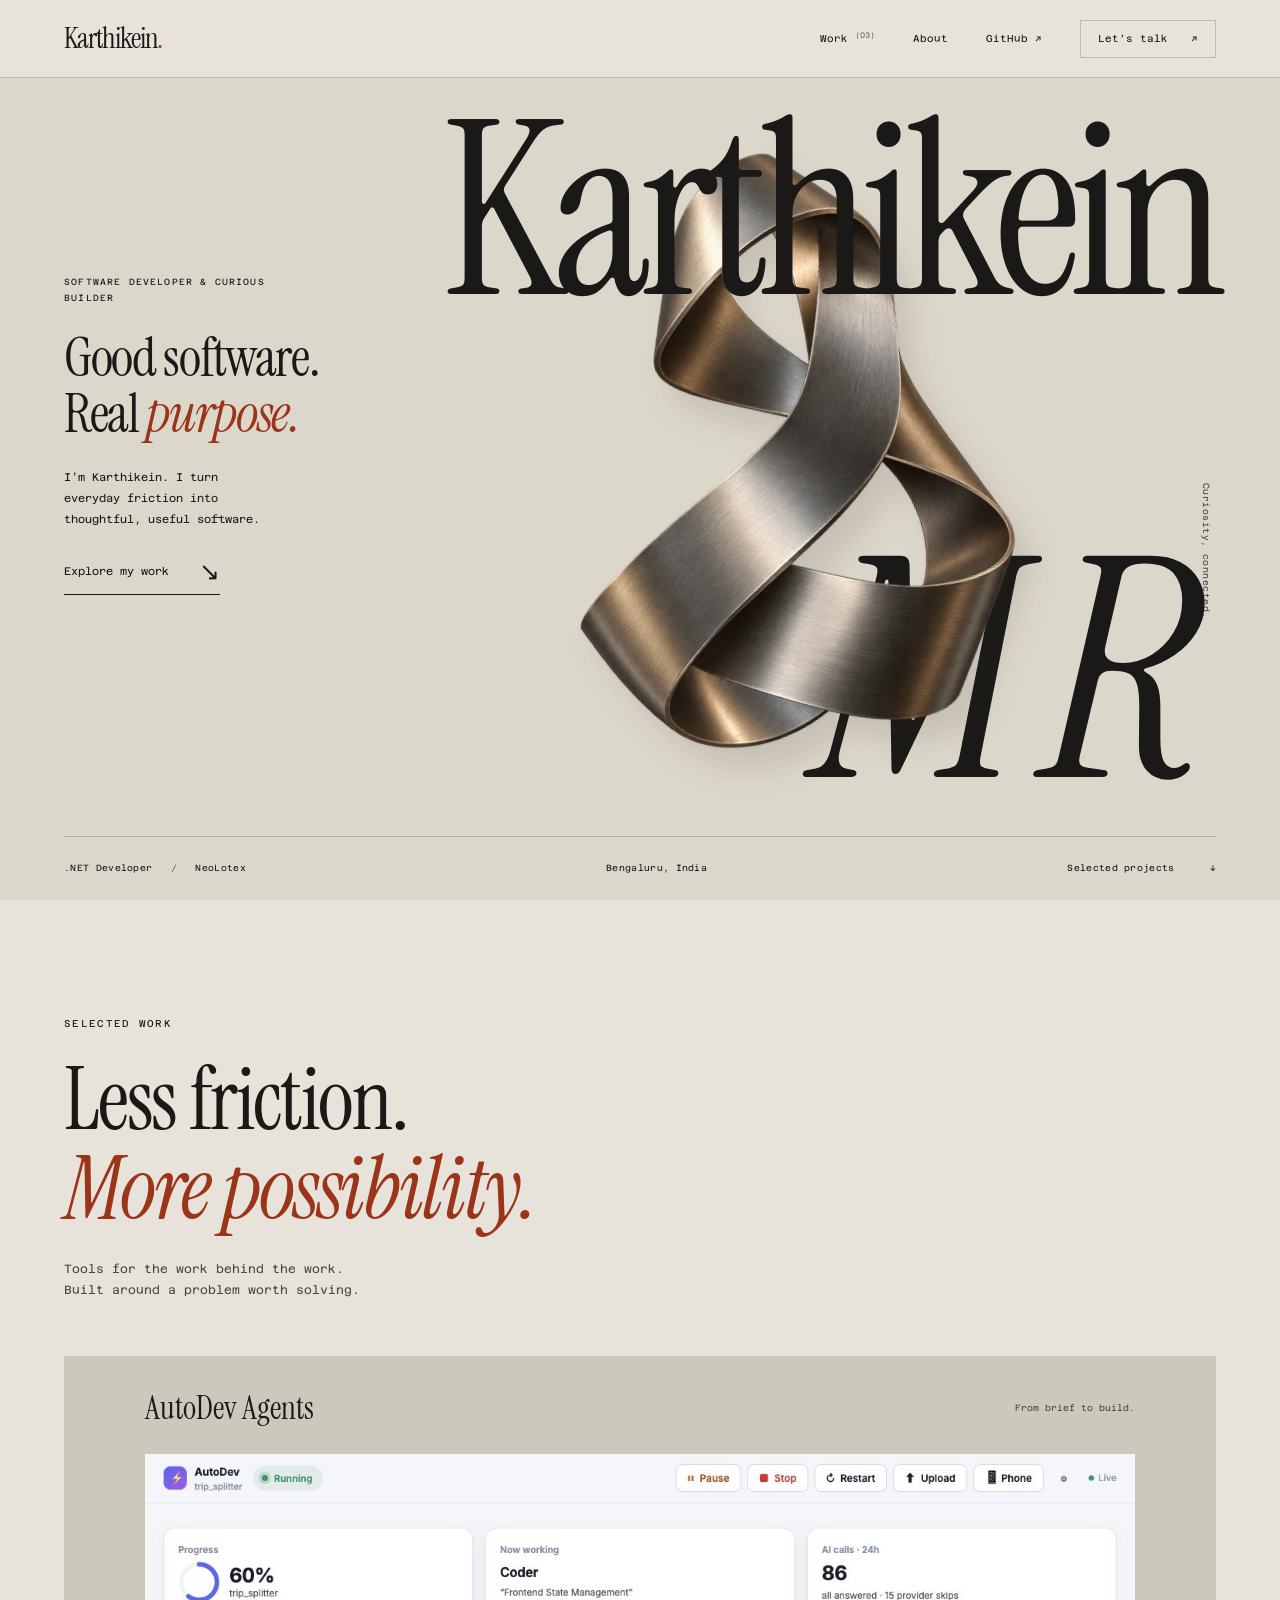
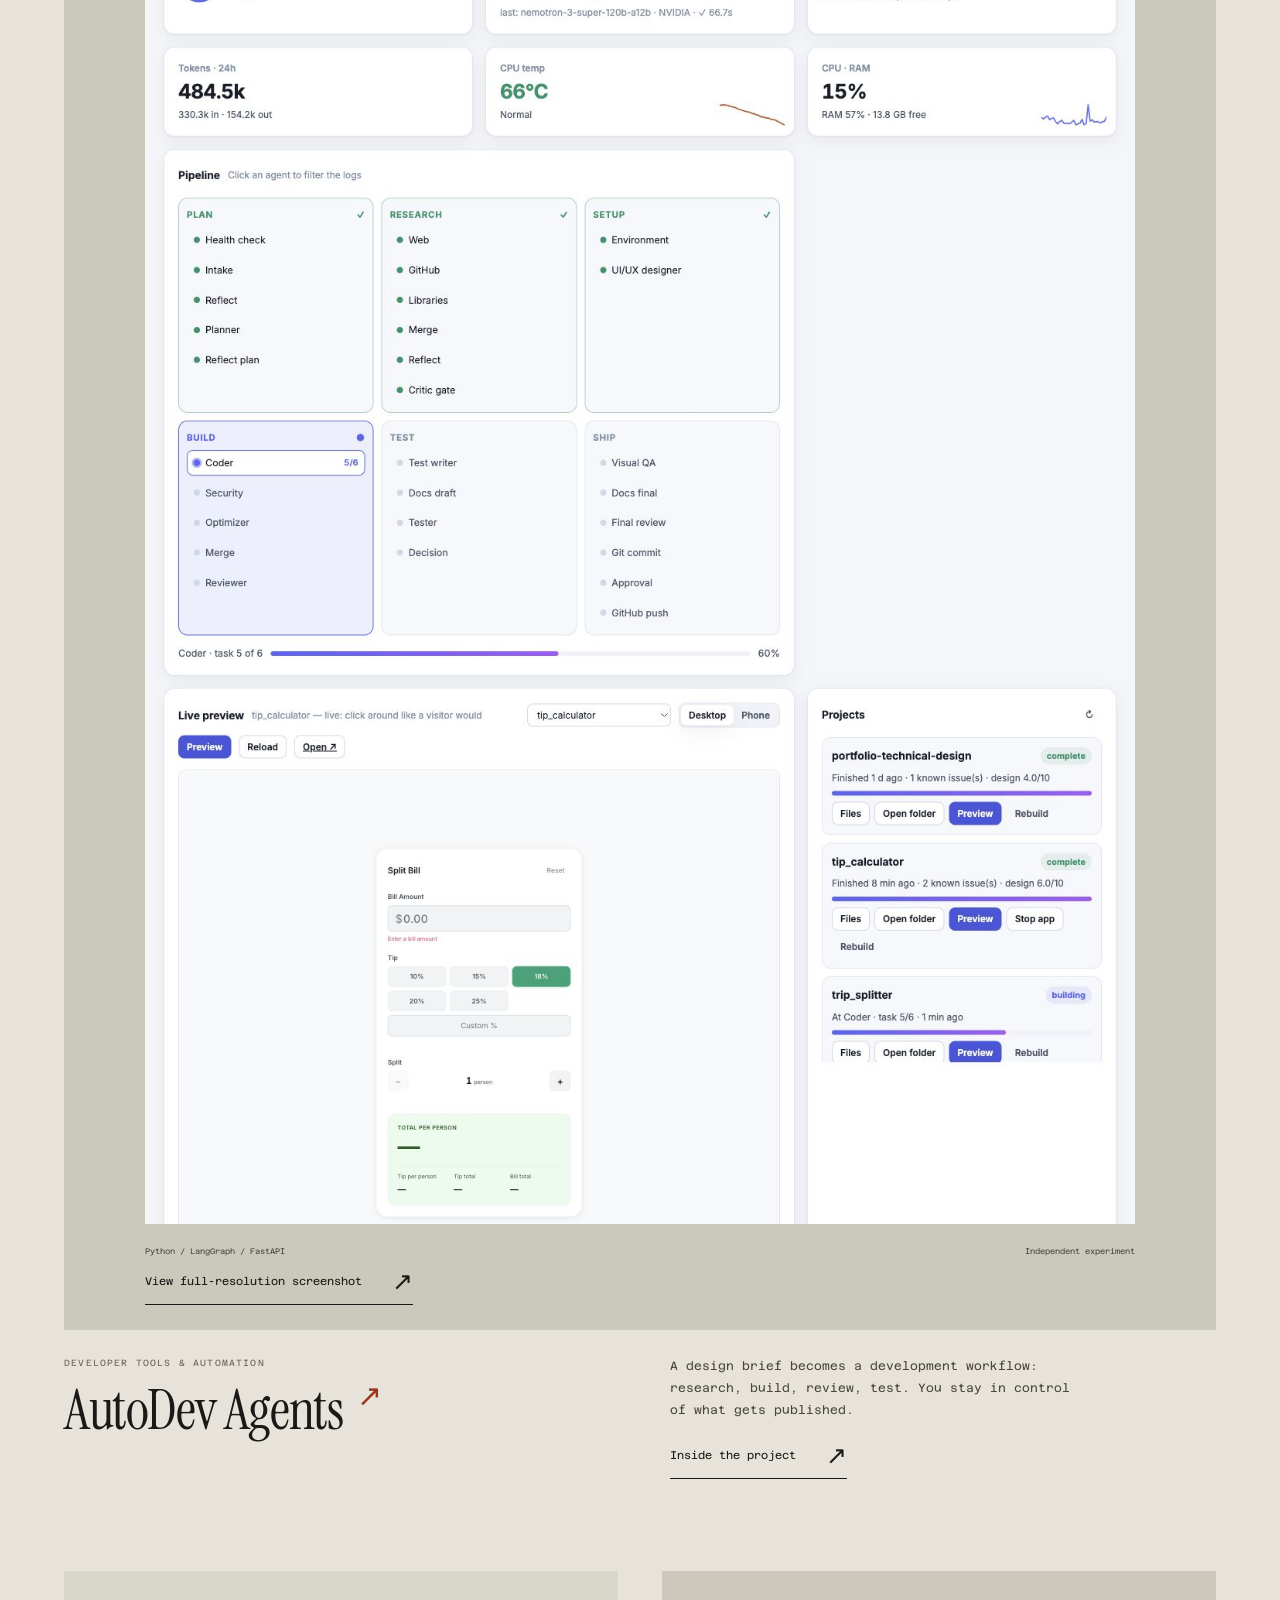
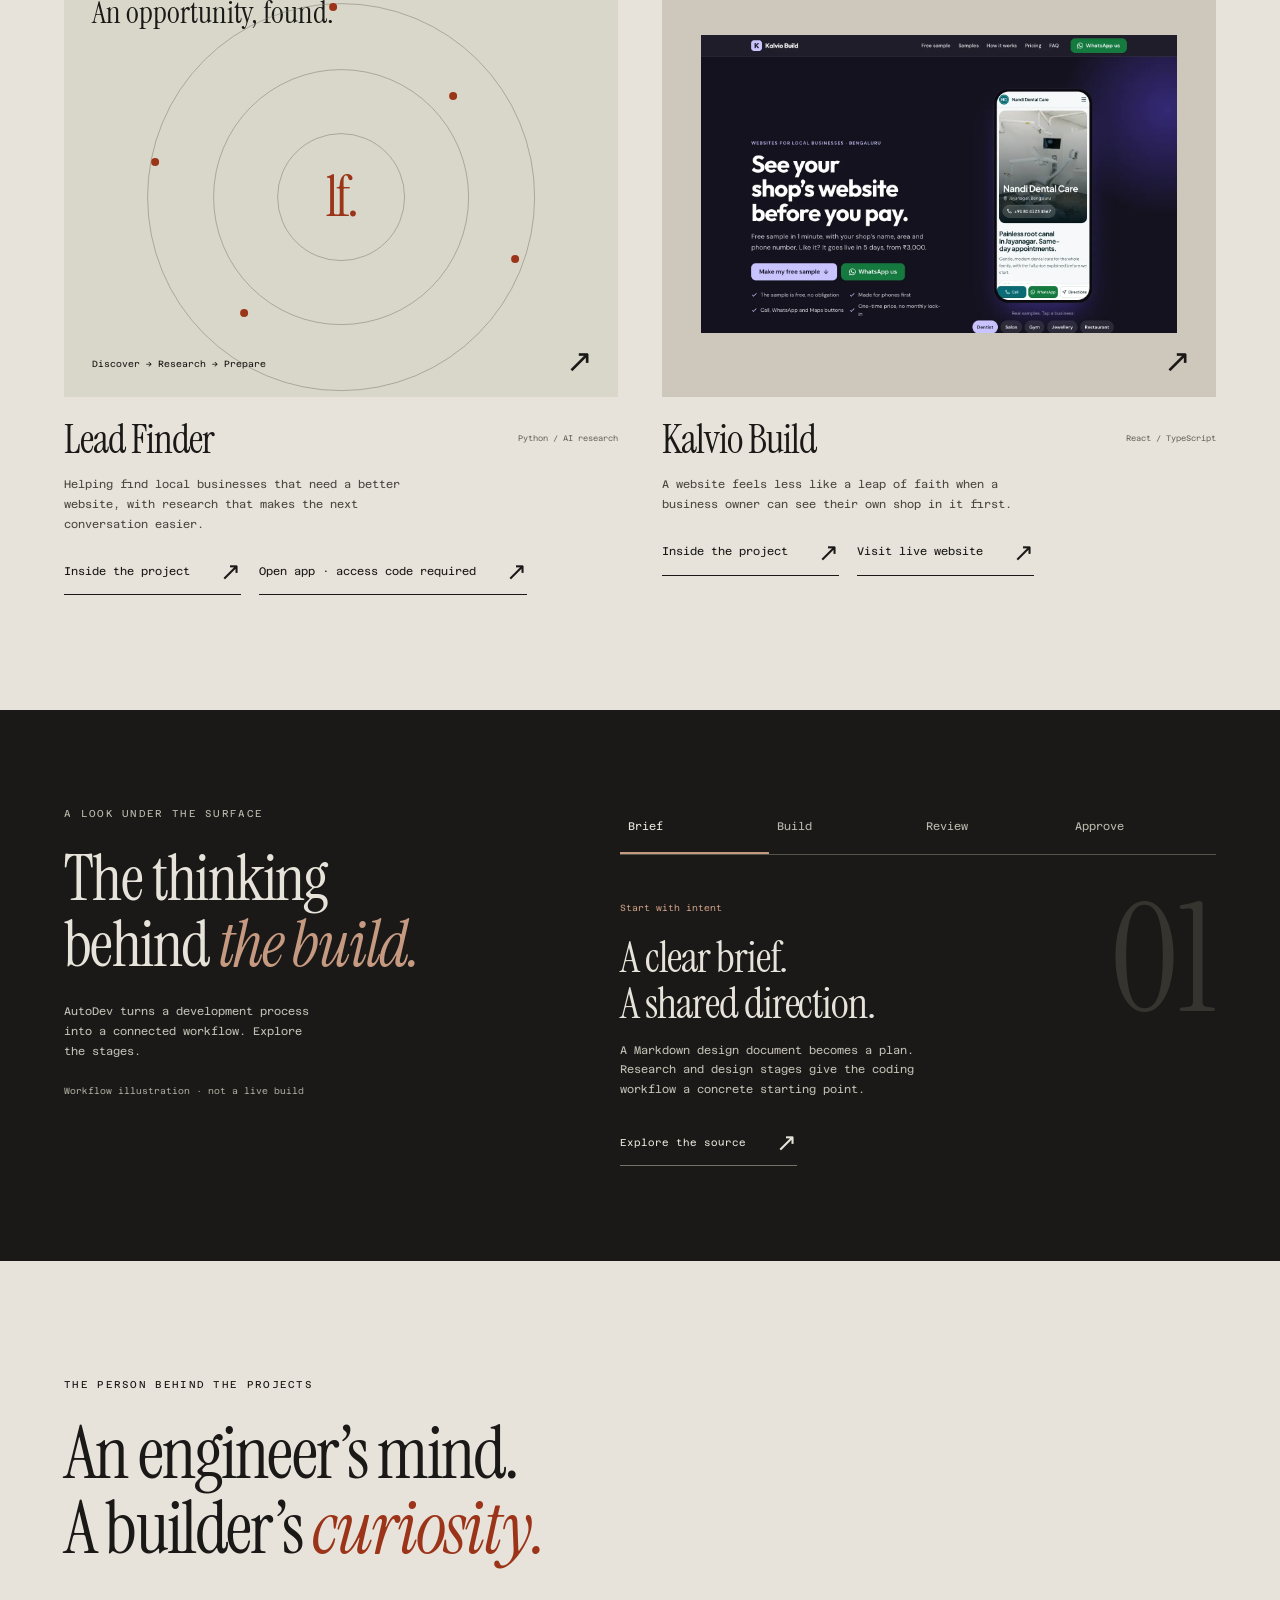
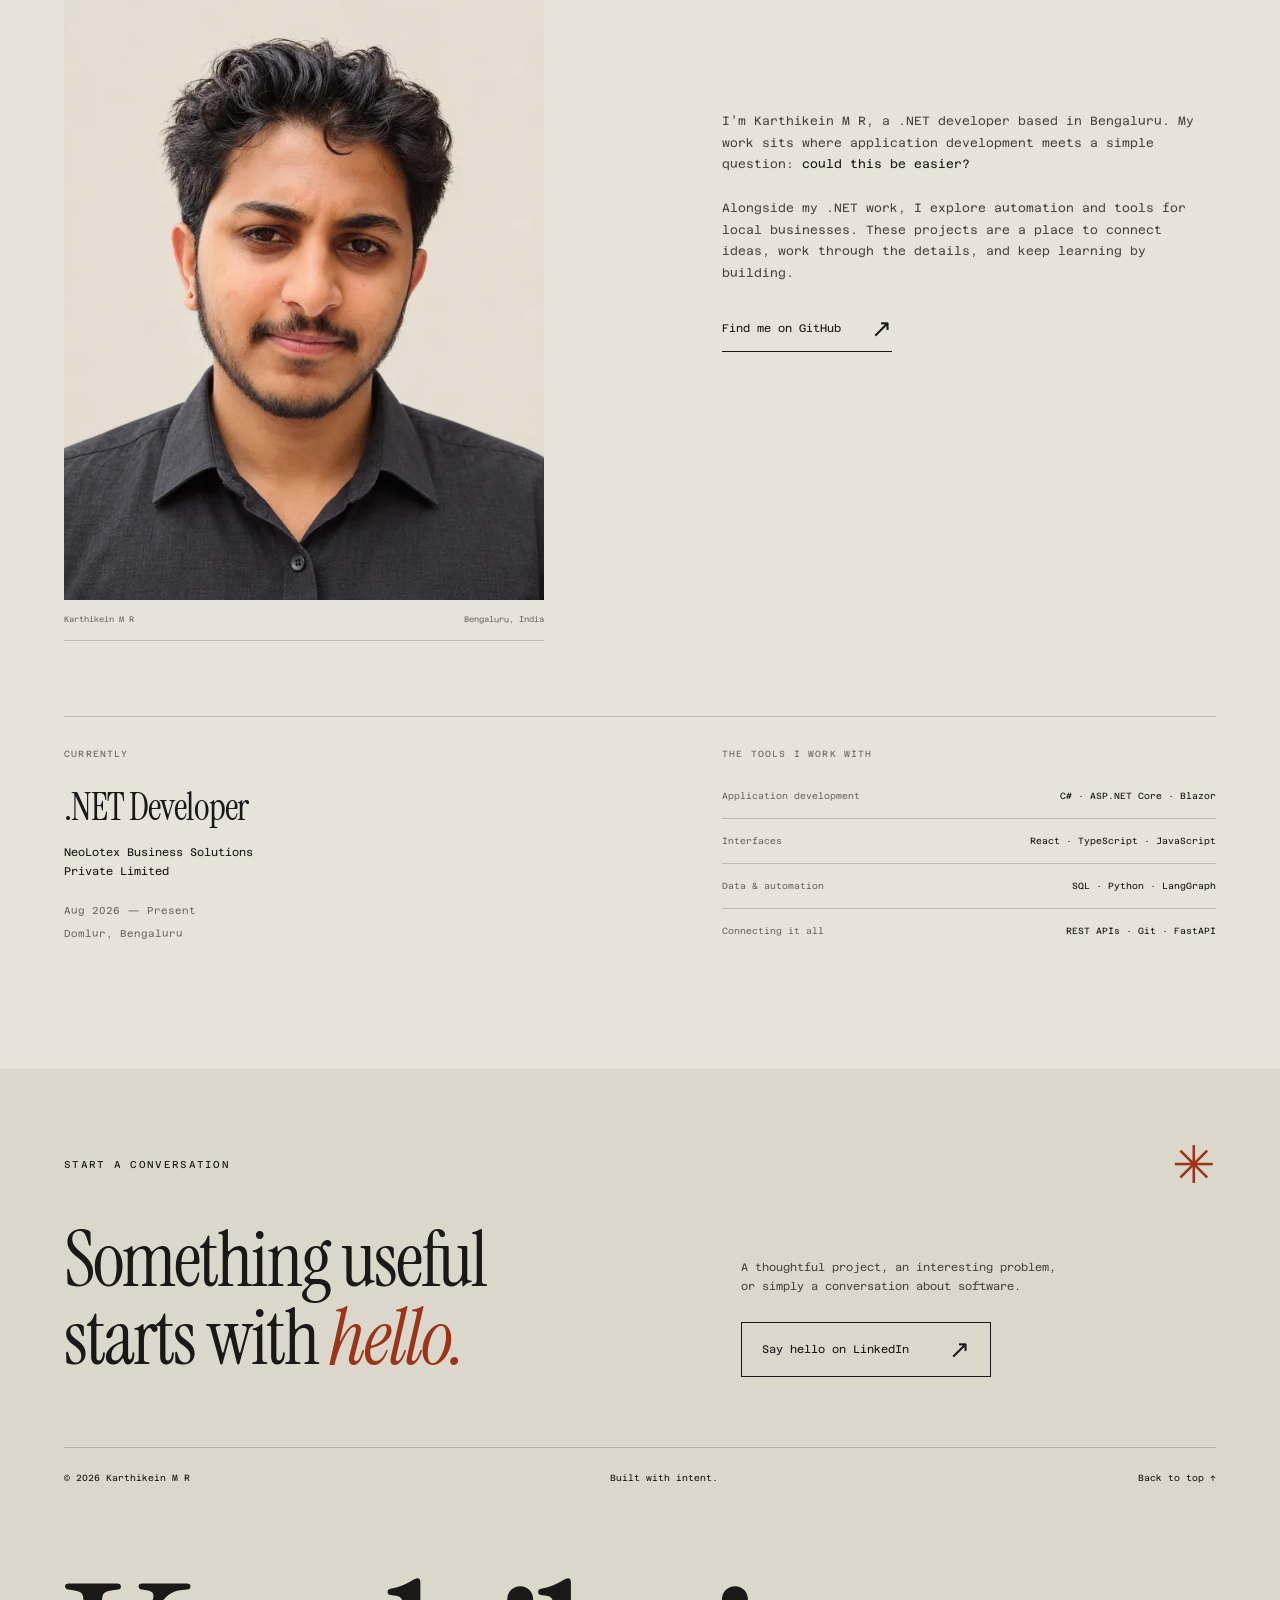
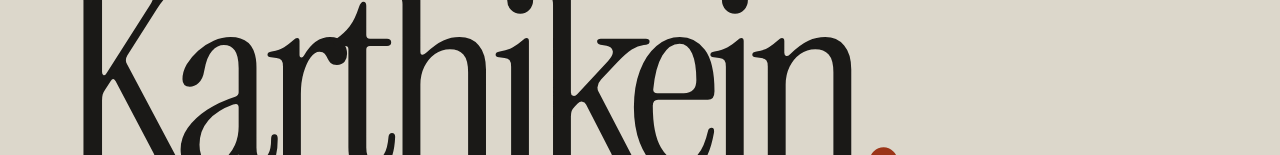
==== commit fdd9a3c1: "Use fresh screenshot from live AutoDev dashboard" ====
--- a/karthik-portfolio/index.html
+++ b/karthik-portfolio/index.html
@@ -59,10 +59,10 @@
         <div class="featured-visual">
           <div class="project-visual-heading"><span>AutoDev Agents</span><span>From brief to build.</span></div>
           <button class="screenshot-button" data-project="autodev" aria-label="Read the AutoDev Agents case study">
-            <img src="../assets/autodev-control-center-4k.png" alt="AutoDev dark control center showing workflow stages, system metrics, live website preview, and completed projects" width="3840" height="4000" loading="lazy">
+            <img src="../assets/autodev-live-dashboard.jpg" alt="AutoDev live dashboard showing an active build, pipeline stages, system metrics, project list, and working app preview" width="1280" height="1770" loading="lazy">
           </button>
           <div class="visual-foot"><span>Python / LangGraph / FastAPI</span><span>Independent experiment</span></div>
-          <a class="text-link" href="../assets/autodev-control-center-4k.png" target="_blank" rel="noopener noreferrer">View full-resolution screenshot <span aria-hidden="true">↗</span></a>
+          <a class="text-link" href="../assets/autodev-live-dashboard.jpg" target="_blank" rel="noopener noreferrer">View full-resolution screenshot <span aria-hidden="true">↗</span></a>
         </div>
         <div class="featured-description">
           <div><p class="project-kind">Developer tools & automation</p><h3>AutoDev Agents<span class="title-mark">↗</span></h3></div>
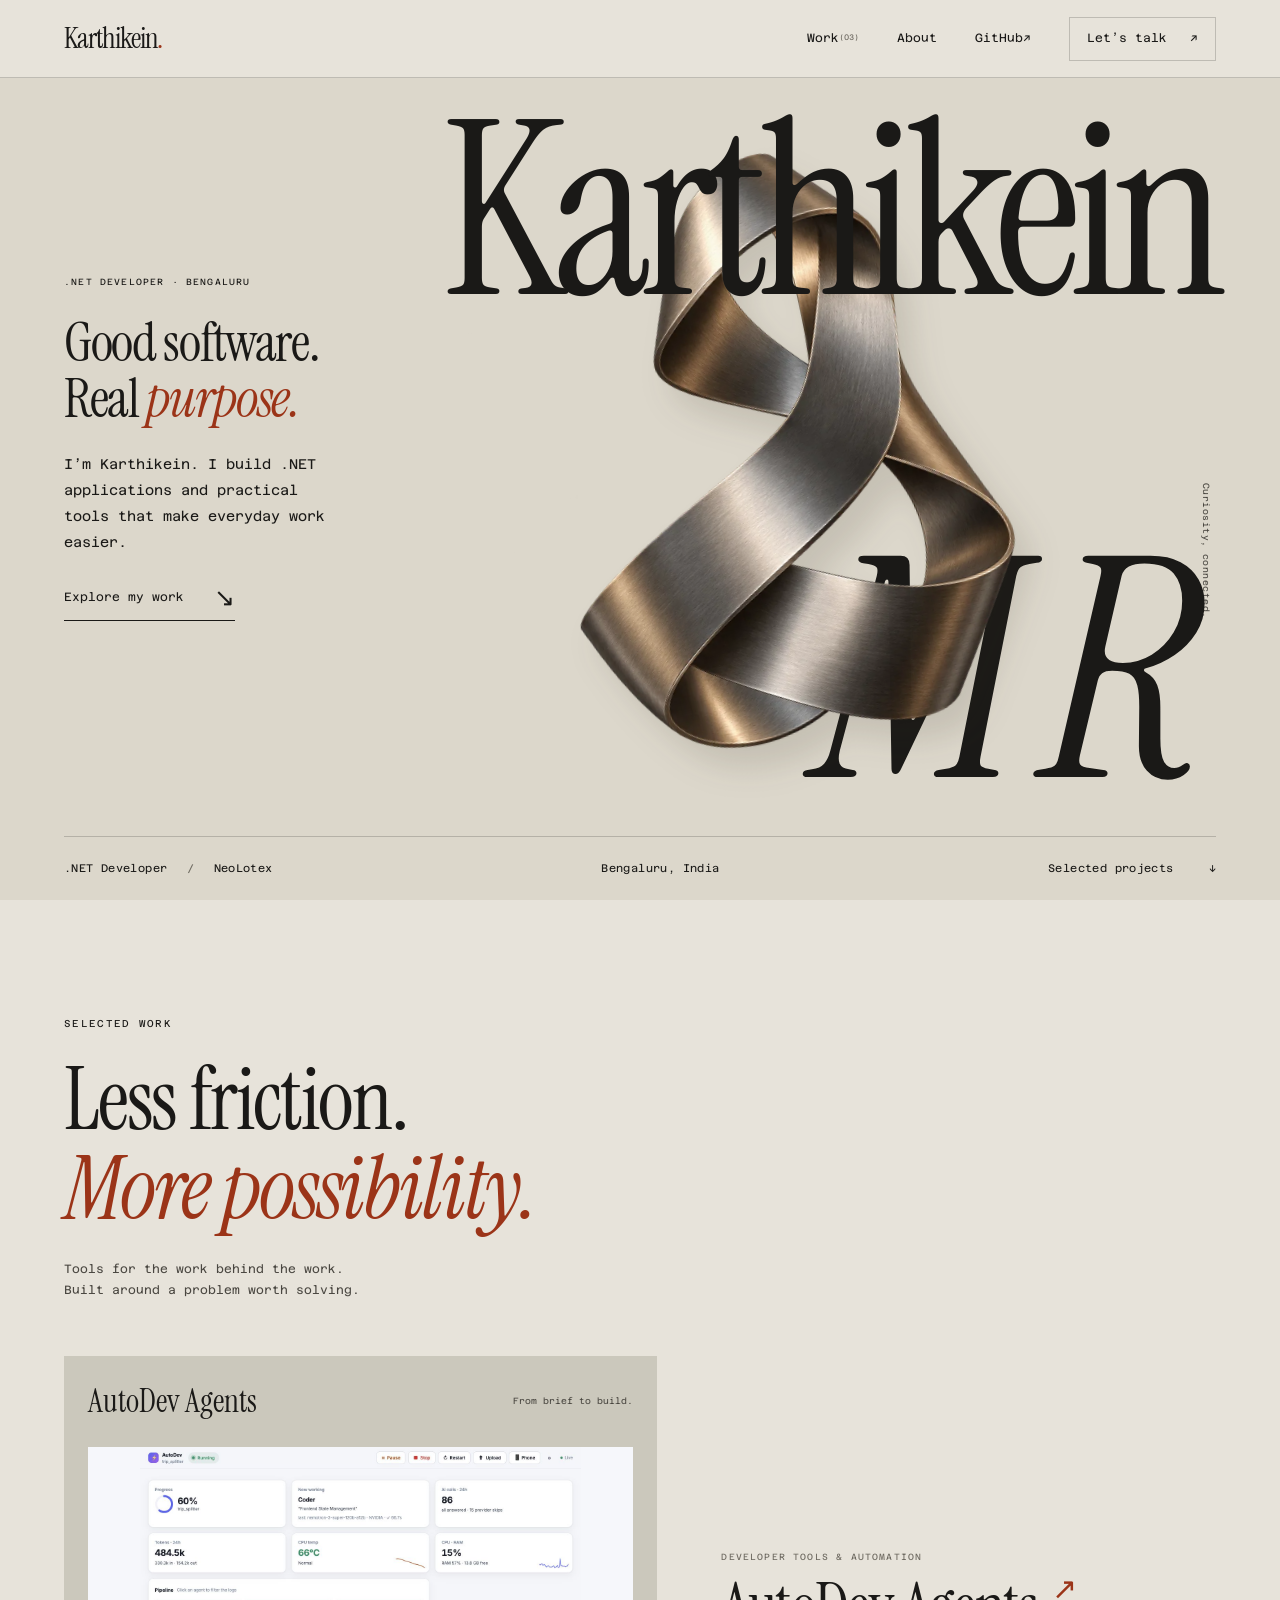
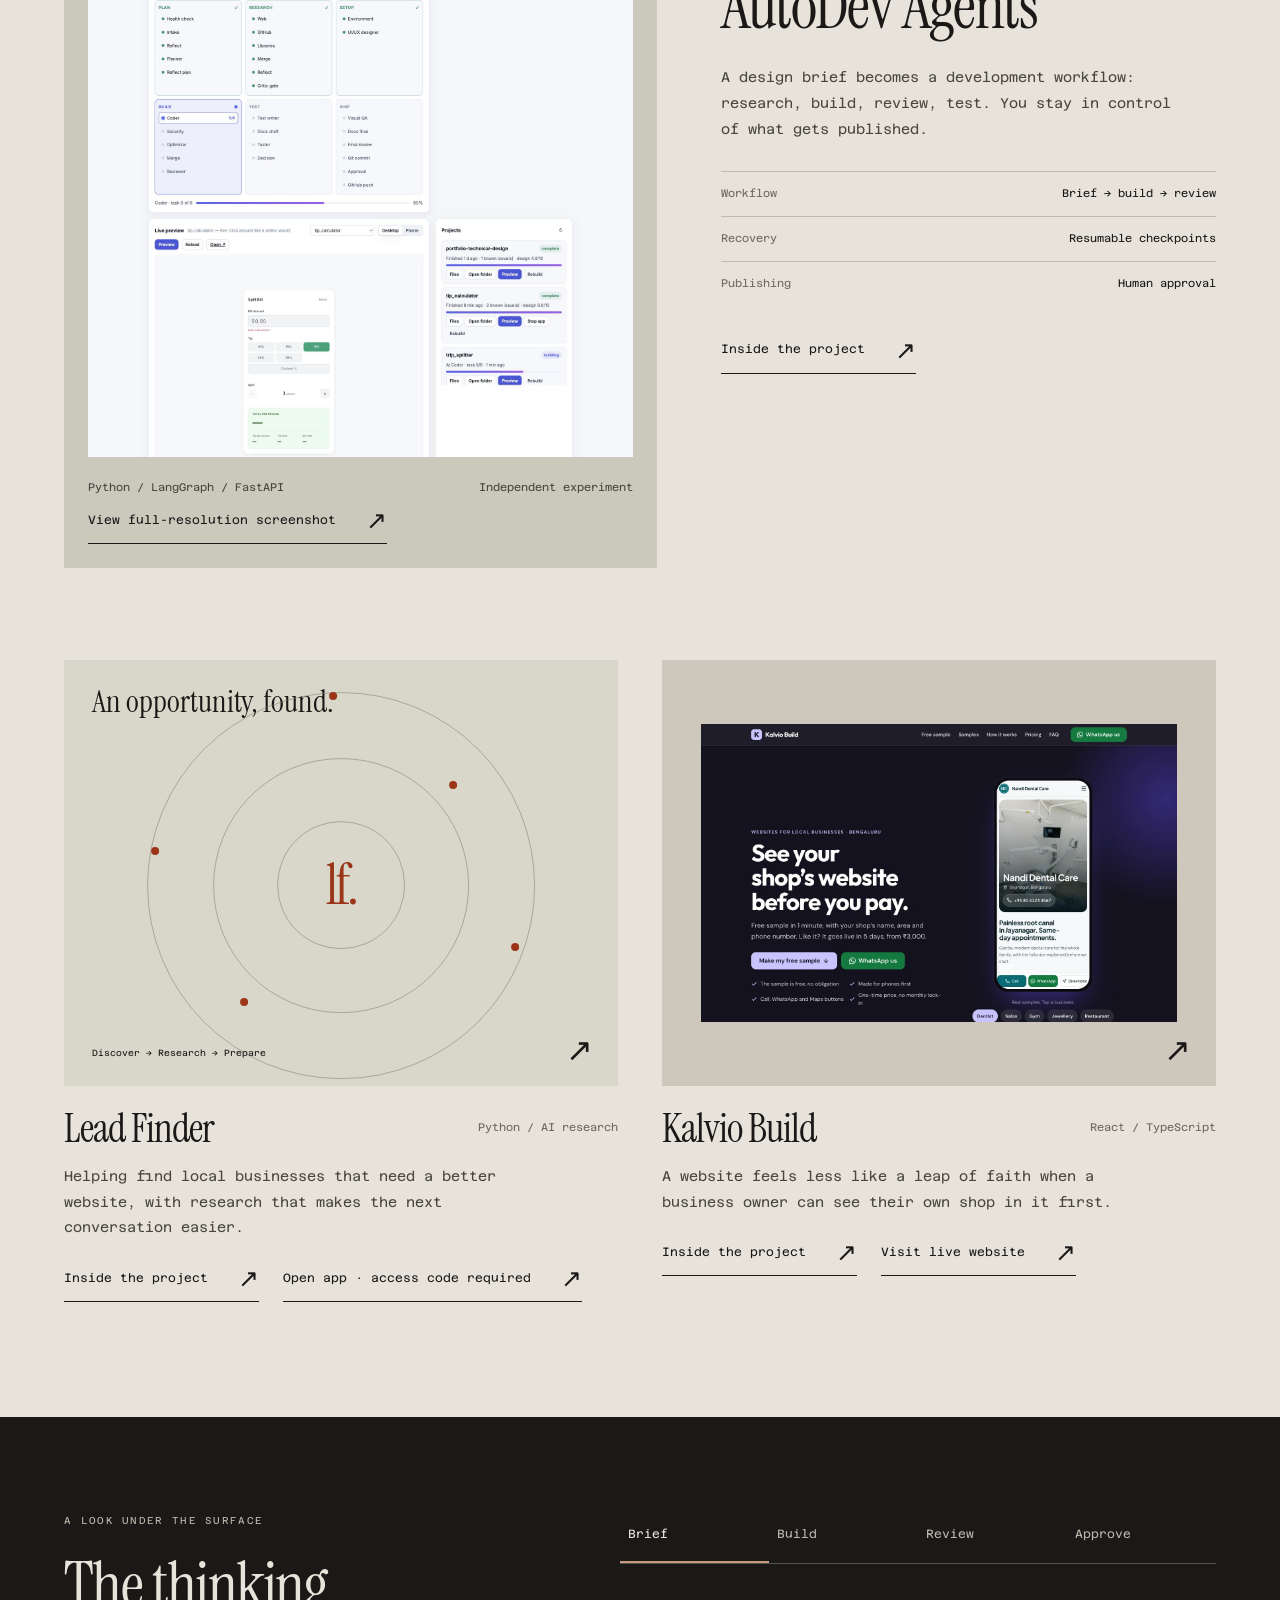
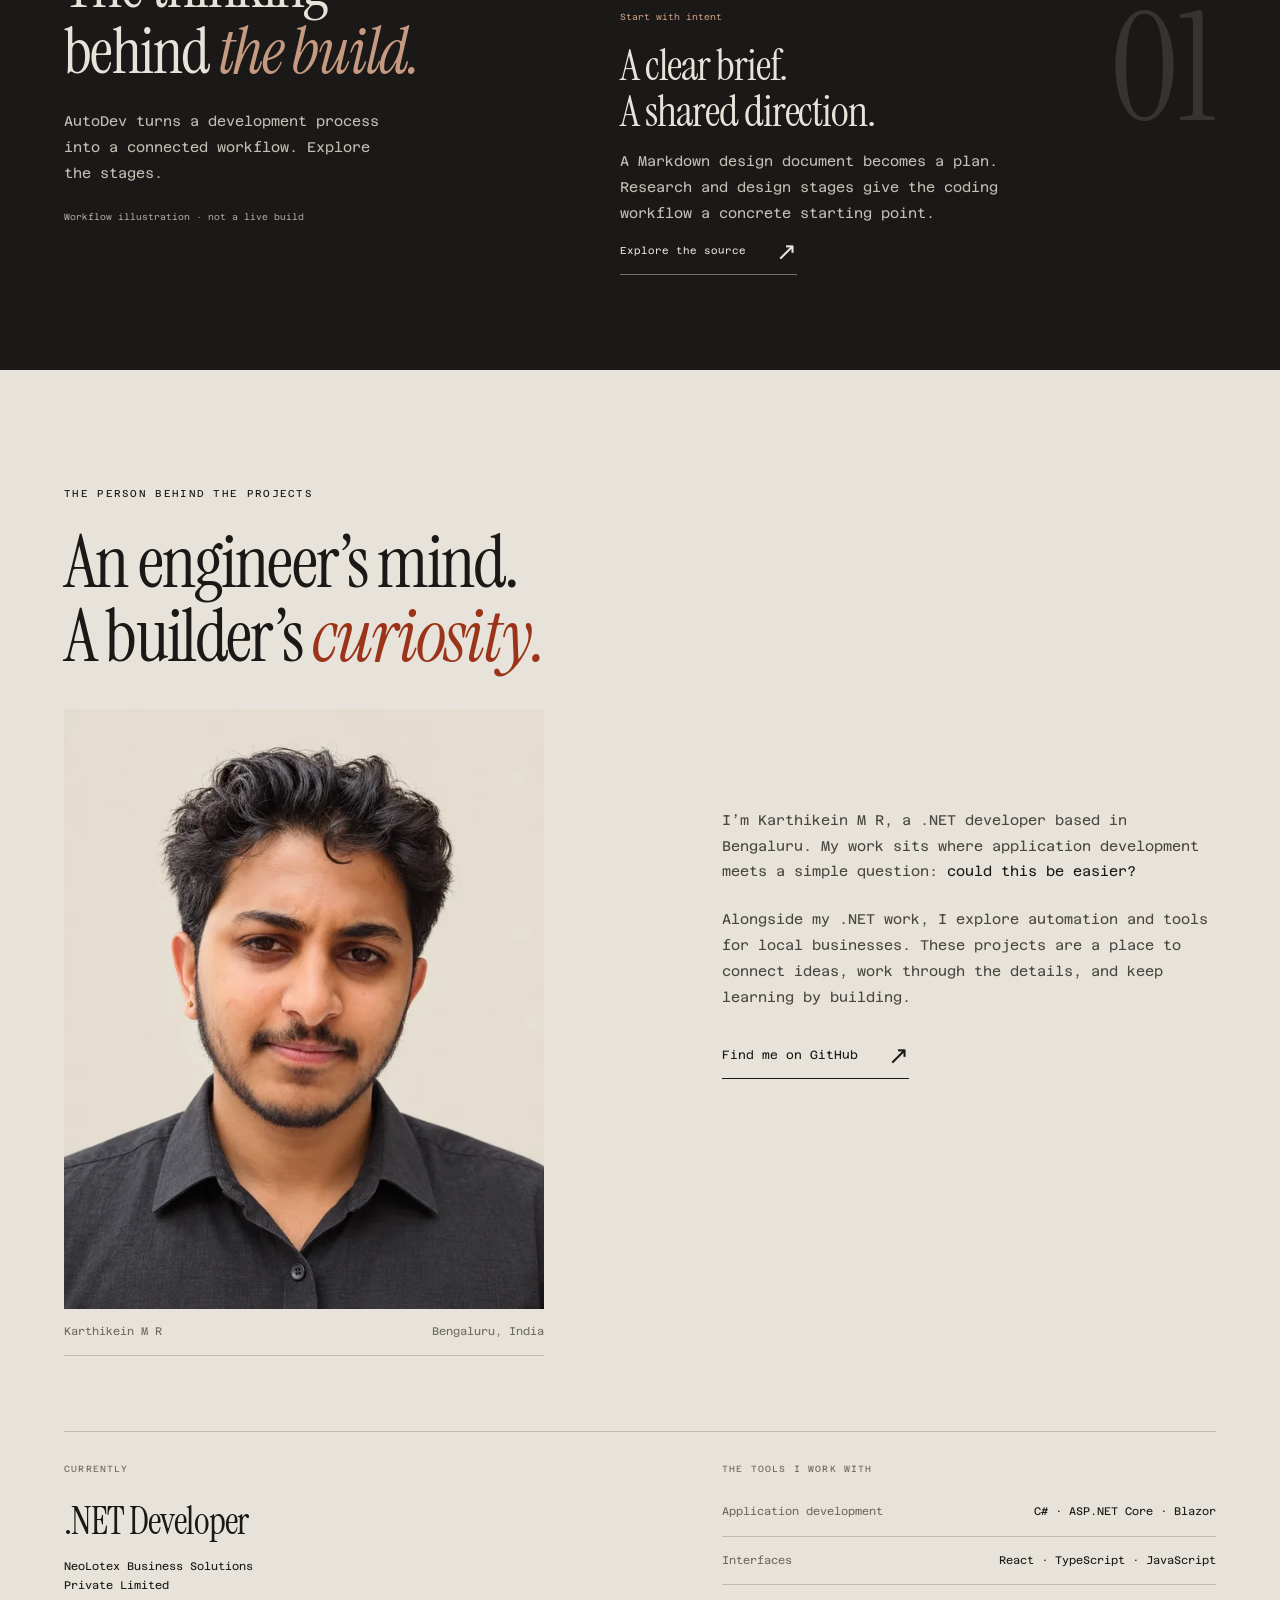
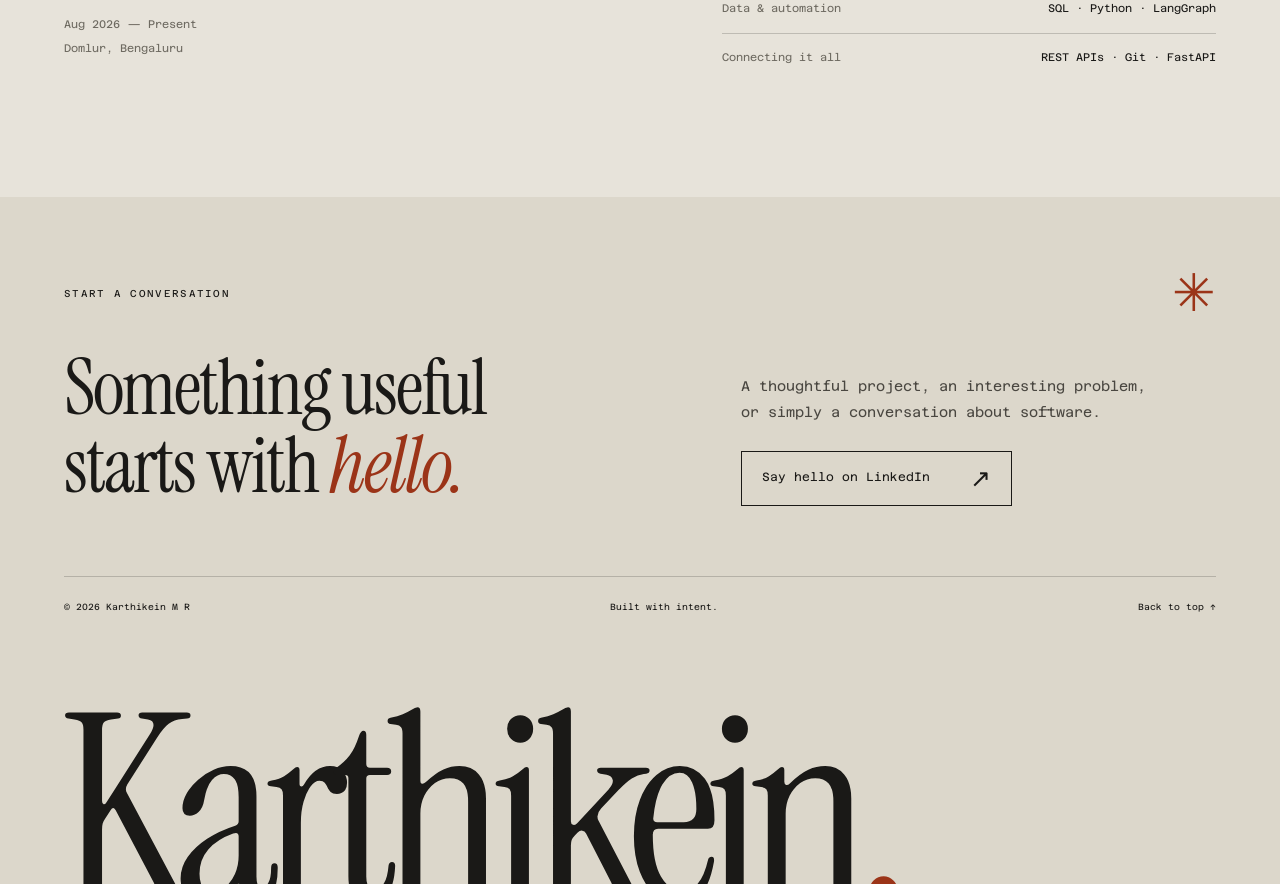
==== commit 76195a65: "Improve project layout and mobile readability" ====
--- a/karthik-portfolio/index.html
+++ b/karthik-portfolio/index.html
@@ -15,7 +15,7 @@
   <meta name="twitter:card" content="summary_large_image">
   <link rel="icon" href="data:image/svg+xml,%3Csvg xmlns='http://www.w3.org/2000/svg' viewBox='0 0 48 48'%3E%3Crect width='48' height='48' fill='%23e7e3da'/%3E%3Ctext x='8' y='36' font-family='Georgia' font-size='40' fill='%239b3418'%3Ek%3C/text%3E%3C/svg%3E">
   <link rel="preload" href="../assets/serif.ttf" as="font" type="font/ttf" crossorigin>
-  <link rel="stylesheet" href="../style.css?v=4">
+  <link rel="stylesheet" href="../style.css?v=5">
   <script src="../app.js" defer></script>
 </head>
 <body>
@@ -32,9 +32,9 @@
   <main id="main">
     <section class="hero" id="home" aria-labelledby="hero-name">
       <div class="hero-copy">
-        <p class="eyebrow">Software developer & curious builder</p>
+        <p class="eyebrow">.NET developer · Bengaluru</p>
         <h2>Good software.<br>Real <em>purpose.</em></h2>
-        <p class="hero-description">I’m Karthikein. I turn everyday friction into thoughtful, useful software.</p>
+        <p class="hero-description">I’m Karthikein. I build .NET applications and practical tools that make everyday work easier.</p>
         <a class="text-link" href="#work">Explore my work <span aria-hidden="true">↘</span></a>
       </div>
       <div class="hero-composition">
@@ -66,7 +66,7 @@
         </div>
         <div class="featured-description">
           <div><p class="project-kind">Developer tools & automation</p><h3>AutoDev Agents<span class="title-mark">↗</span></h3></div>
-          <div><p>A design brief becomes a development workflow: research, build, review, test. You stay in control of what gets published.</p><button class="text-link" data-project="autodev">Inside the project <span aria-hidden="true">↗</span></button></div>
+          <div><p>A design brief becomes a development workflow: research, build, review, test. You stay in control of what gets published.</p><dl class="project-facts"><div><dt>Workflow</dt><dd>Brief → build → review</dd></div><div><dt>Recovery</dt><dd>Resumable checkpoints</dd></div><div><dt>Publishing</dt><dd>Human approval</dd></div></dl><button class="text-link" data-project="autodev">Inside the project <span aria-hidden="true">↗</span></button></div>
         </div>
       </article>
 
--- a/style.css
+++ b/style.css
@@ -17,3 +17,22 @@
 .project-actions{display:flex;flex-wrap:wrap;gap:18px;align-items:center;margin-top:15px}.project-actions .text-link{margin-top:0}
 
 .about-portrait{margin:34px 0 0;max-width:480px}.about-portrait img{width:100%;height:auto}.about-portrait figcaption{display:flex;justify-content:space-between;gap:12px;padding:13px 0;border-bottom:1px solid var(--line);font-size:8px;color:var(--muted)}.about-copy{align-self:center}@media(max-width:700px){.about-portrait{max-width:none;margin-top:25px}}
+
+/* Keep the dashboard intact while giving its project story equal space. */
+.featured-project{display:grid;grid-template-columns:minmax(0,1.2fr) minmax(0,1fr);gap:clamp(28px,5vw,76px);align-items:center}
+.featured-visual{padding:28px 24px 24px}
+.screenshot-button img{max-height:610px;object-fit:contain}
+.featured-description{display:flex;flex-direction:column;gap:26px;margin:0}
+.featured-description h3{font-size:clamp(44px,5vw,72px)}
+.project-facts{margin:28px 0 10px;font-size:11px}
+.project-facts>div{display:flex;justify-content:space-between;gap:18px;padding:12px 0;border-top:1px solid var(--line)}
+.project-facts dt{color:var(--muted)}.project-facts dd{margin:0;text-align:right}
+.hero-description,.featured-description p:not(.project-kind),.compact-project>p,.about-copy p,.process-intro>p:not(.eyebrow),.stage-content p,.contact-content p{font-size:14px;line-height:1.85}
+.text-link,.contact-cta{font-size:12px;min-height:44px}
+.hero-description{max-width:30ch}.hero-foot{font-size:11px}
+.visual-foot,.project-heading>span,.about-portrait figcaption,.small-note,.toolbox dl>div{font-size:11px}
+.project-actions{gap:10px 24px}.process-tabs button{min-height:48px;font-size:12px}
+nav{font-size:12px}nav a{min-height:44px;display:inline-flex;align-items:center}
+@media(max-width:900px){.featured-project{grid-template-columns:1fr}.featured-description{display:grid;grid-template-columns:1fr 1.2fr;gap:30px}.screenshot-button img{max-height:570px}}
+@media(max-width:700px){.featured-description{display:flex;gap:18px}.hero-copy{grid-template-columns:1fr}.hero-copy h2{font-size:46px}.hero-description{max-width:42ch;margin:0}.hero-copy .text-link{padding:6px 0}.hero-composition{top:340px}.hero{min-height:920px}.hero-description,.featured-description p:not(.project-kind),.compact-project>p,.about-copy p,.process-intro>p:not(.eyebrow),.stage-content p,.contact-content p{font-size:13px}.hero-foot{font-size:9px}.featured-visual{padding:22px 18px}.project-visual-heading{flex-wrap:wrap;gap:10px}.visual-foot{font-size:9px;flex-wrap:wrap}.toolbox dl>div{flex-direction:column;gap:4px;font-size:12px}.toolbox dd{text-align:left}.project-heading{flex-wrap:wrap}.project-heading>span{font-size:10px}nav{gap:14px;font-size:11px}.header{padding:0 20px}.about-portrait figcaption{font-size:10px}.contact footer{font-size:9px}}
+@media(max-width:380px){.brand{font-size:23px}nav{gap:10px}.hero-copy h2{font-size:41px}.hero-composition{top:355px}.hero{min-height:890px}}
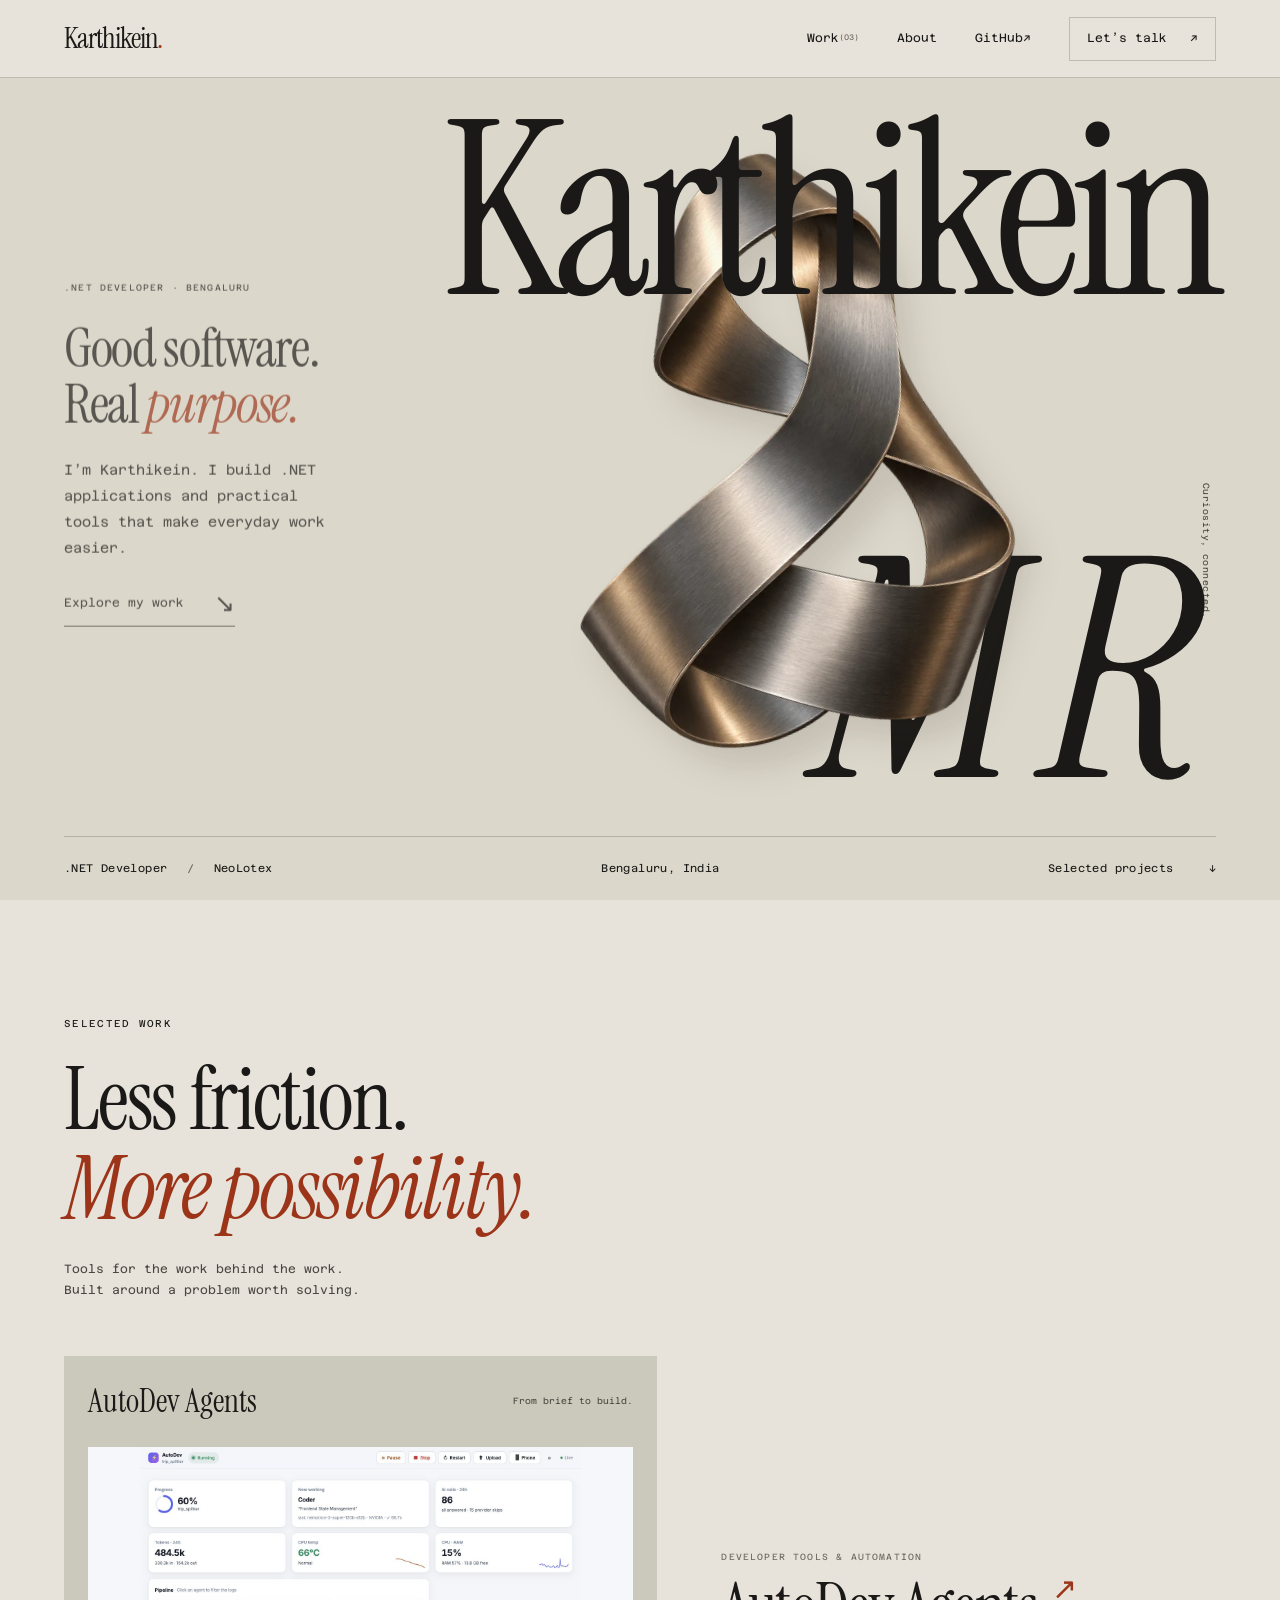
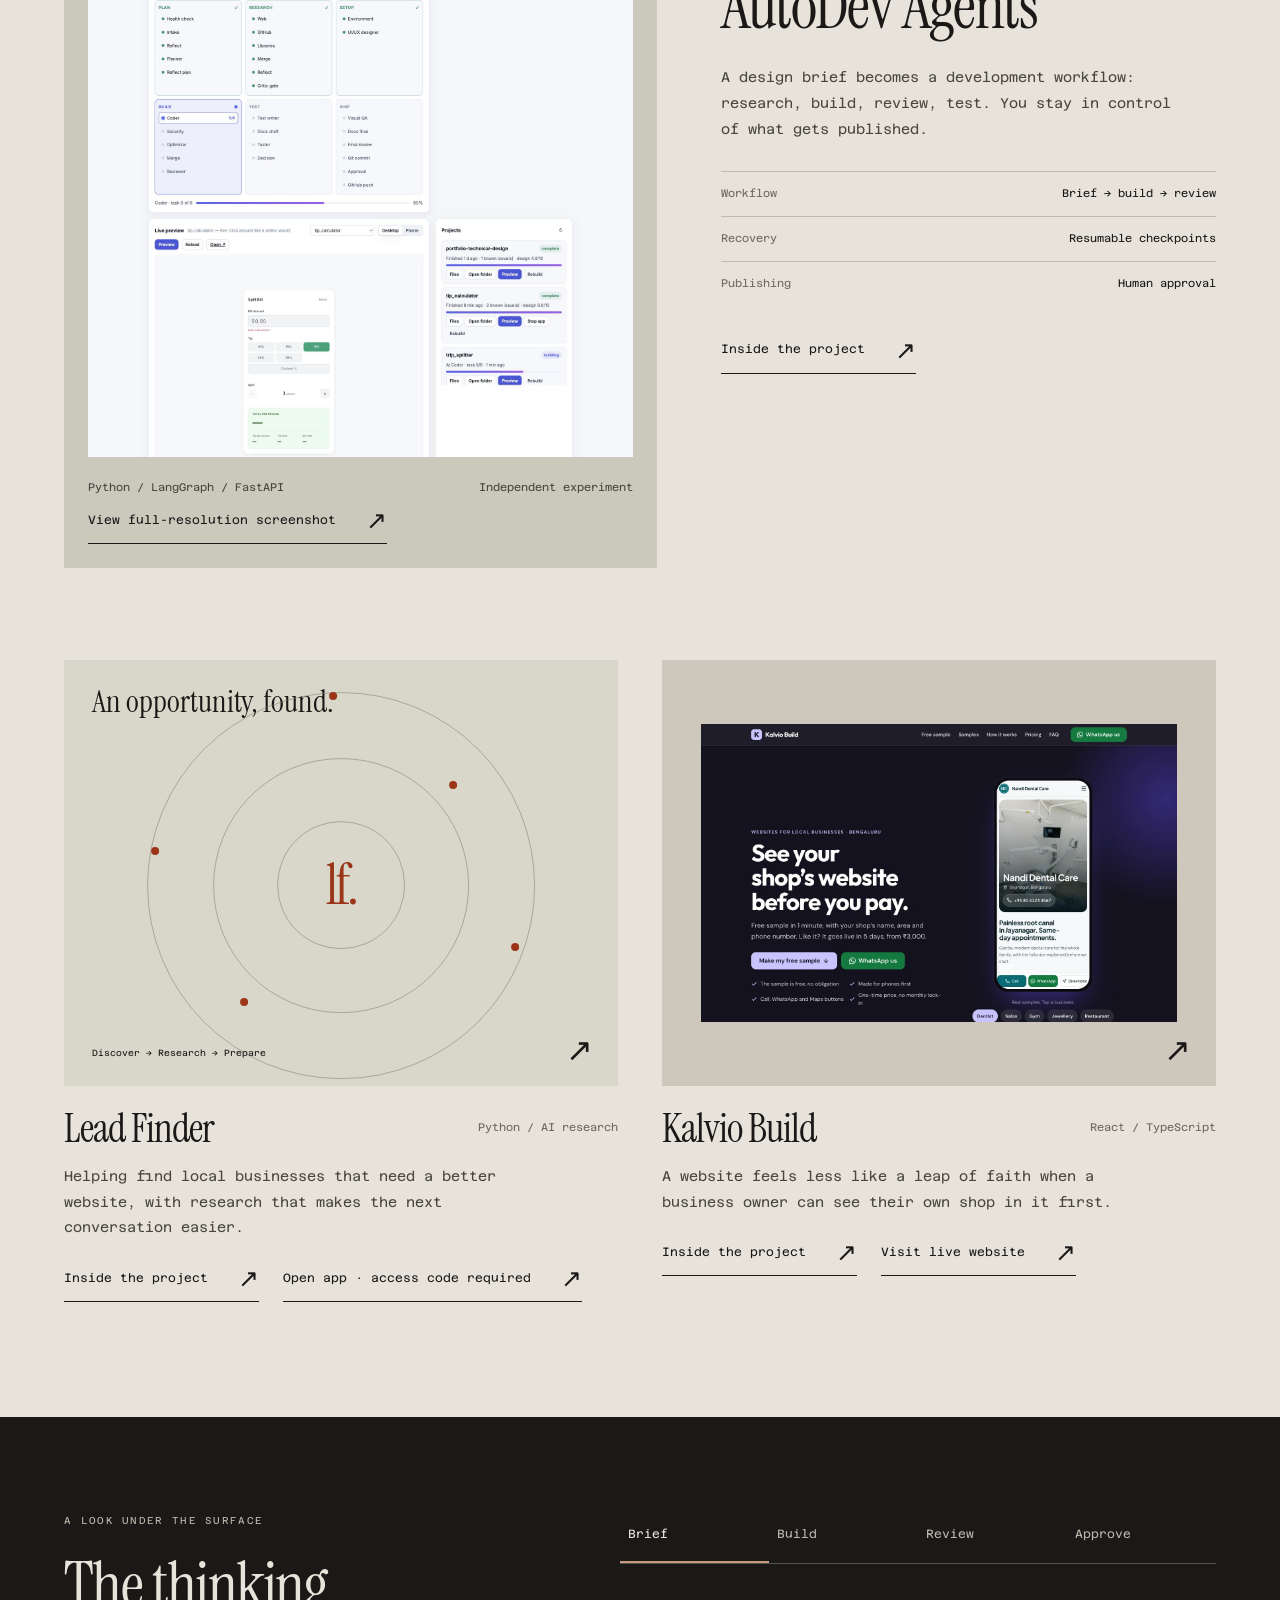
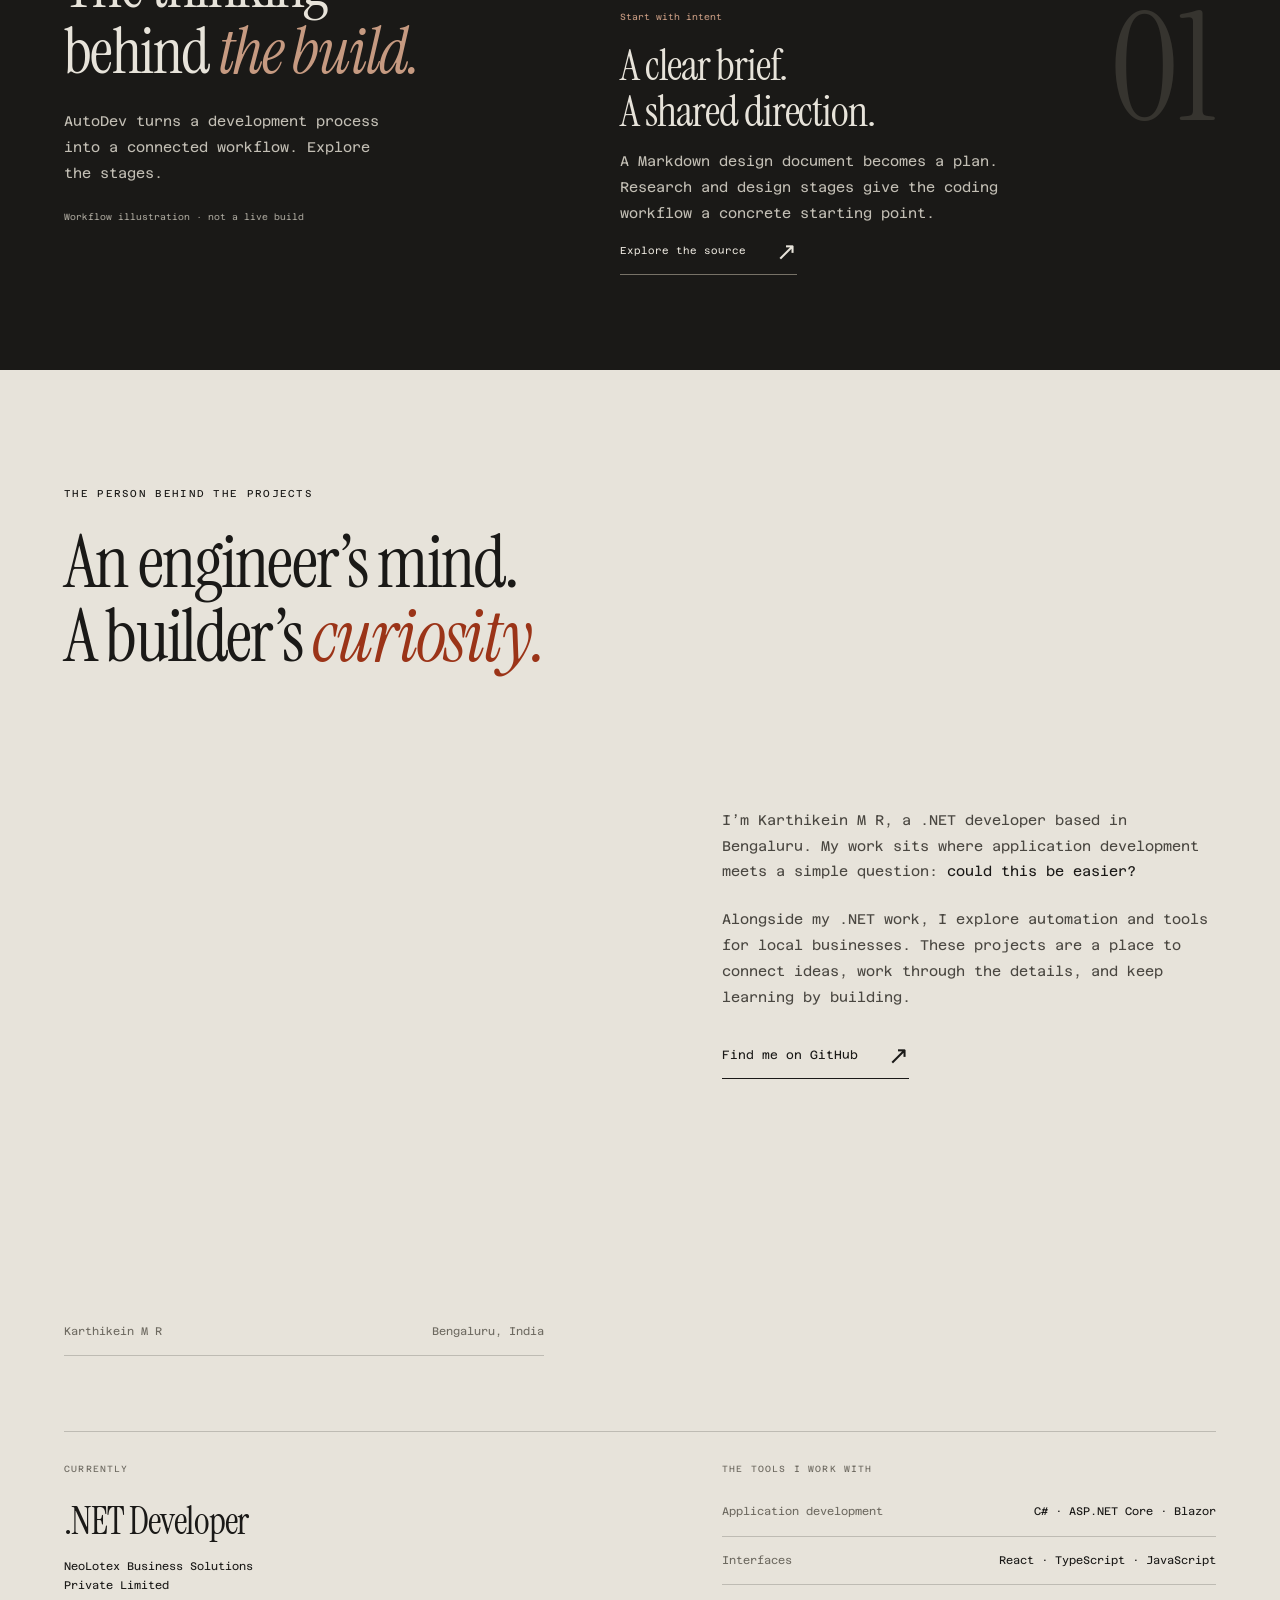
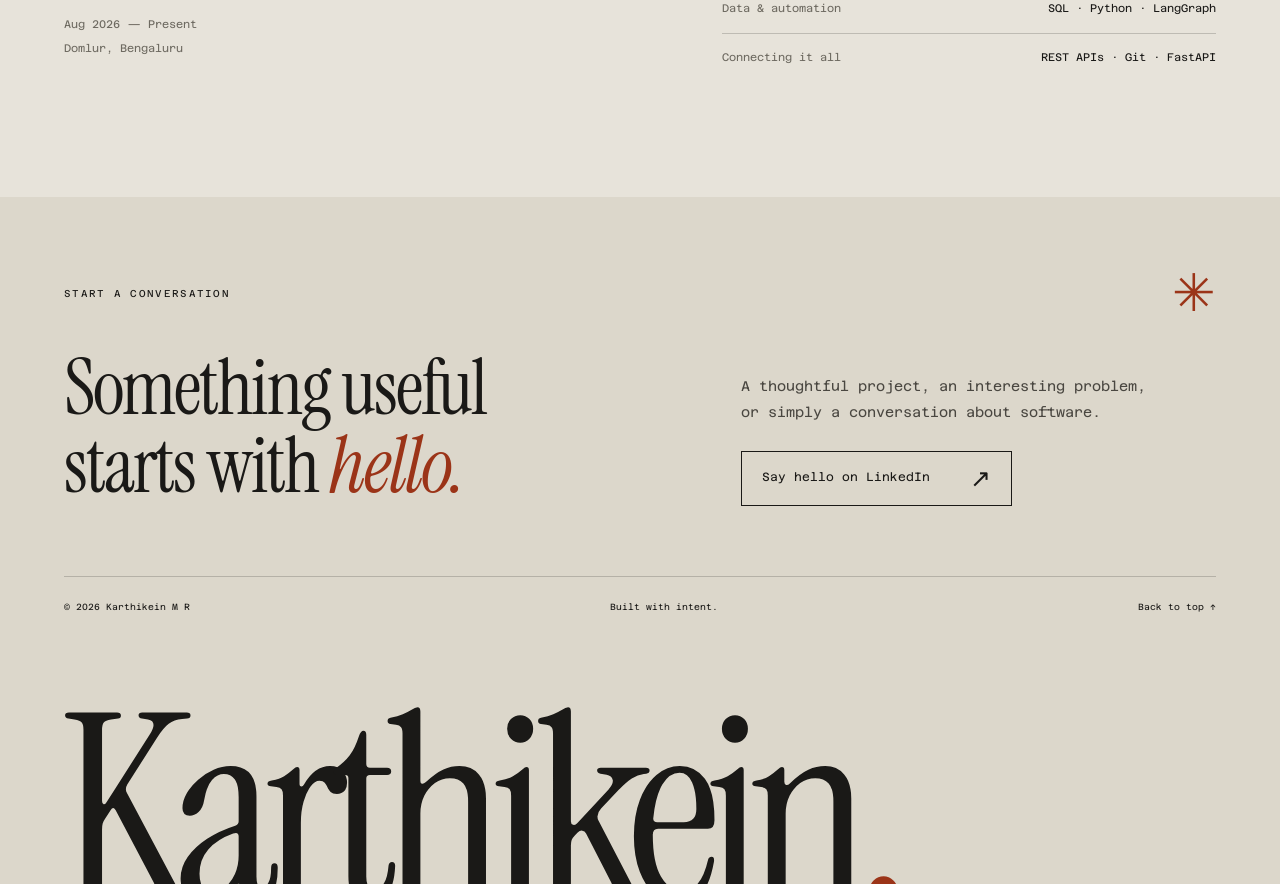
==== commit 937ab24a: "Redirect old /karthik-portfolio/ address to the home page It was a full copy of index.html that woul" ====
--- a/karthik-portfolio/index.html
+++ b/karthik-portfolio/index.html
@@ -2,131 +2,11 @@
 <html lang="en">
 <head>
   <meta charset="utf-8">
-  <meta name="viewport" content="width=device-width, initial-scale=1">
-  <meta name="theme-color" content="#e7e3da">
-  <meta name="description" content="Karthikein M R — .NET developer in Bengaluru. Building practical software, from AI development workflows to tools for local businesses.">
   <title>Karthikein — Software with purpose</title>
   <link rel="canonical" href="https://karthikkushi.github.io/">
-  <meta property="og:type" content="website">
-  <meta property="og:title" content="Karthikein M R — Software with purpose">
-  <meta property="og:description" content="Practical software, from AI development workflows to tools for local businesses.">
-  <meta property="og:url" content="https://karthikkushi.github.io/">
-  <meta property="og:image" content="https://karthikkushi.github.io/assets/og.png">
-  <meta name="twitter:card" content="summary_large_image">
-  <link rel="icon" href="data:image/svg+xml,%3Csvg xmlns='http://www.w3.org/2000/svg' viewBox='0 0 48 48'%3E%3Crect width='48' height='48' fill='%23e7e3da'/%3E%3Ctext x='8' y='36' font-family='Georgia' font-size='40' fill='%239b3418'%3Ek%3C/text%3E%3C/svg%3E">
-  <link rel="preload" href="../assets/serif.ttf" as="font" type="font/ttf" crossorigin>
-  <link rel="stylesheet" href="../style.css?v=5">
-  <script src="../app.js" defer></script>
+  <meta http-equiv="refresh" content="0; url=../">
 </head>
 <body>
-  <a class="skip-link" href="#main">Skip to content</a>
-  <header class="header">
-    <a class="brand" href="#home" aria-label="Karthikein, home">Karthikein<span>.</span></a>
-    <nav aria-label="Main navigation">
-      <a href="#work">Work <span class="nav-count">(03)</span></a>
-      <a href="#about">About</a>
-      <a class="nav-github" href="https://github.com/karthikkushi" target="_blank" rel="noopener noreferrer">GitHub <span aria-hidden="true">↗</span></a>
-      <a class="contact-link" href="#contact">Let’s talk <span aria-hidden="true">↗</span></a>
-    </nav>
-  </header>
-  <main id="main">
-    <section class="hero" id="home" aria-labelledby="hero-name">
-      <div class="hero-copy">
-        <p class="eyebrow">.NET developer · Bengaluru</p>
-        <h2>Good software.<br>Real <em>purpose.</em></h2>
-        <p class="hero-description">I’m Karthikein. I build .NET applications and practical tools that make everyday work easier.</p>
-        <a class="text-link" href="#work">Explore my work <span aria-hidden="true">↘</span></a>
-      </div>
-      <div class="hero-composition">
-        <h1 id="hero-name" aria-label="Karthikein M R"><span class="name-upper" aria-hidden="true">Karthikein</span><span class="name-lower" aria-hidden="true">M R</span></h1>
-        <img class="hero-sculpture" src="../assets/sculpture.webp" alt="" fetchpriority="high" width="1100" height="1100">
-        <span class="object-note" aria-hidden="true">Curiosity, connected.</span>
-      </div>
-      <div class="hero-foot">
-        <p>.NET Developer <span class="separator">/</span> NeoLotex</p>
-        <p>Bengaluru, India</p>
-        <a href="#work">Selected projects <span aria-hidden="true">↓</span></a>
-      </div>
-    </section>
-
-    <section class="work section-pad" id="work" aria-labelledby="work-title">
-      <div class="section-intro">
-        <p class="eyebrow">Selected work</p>
-        <h2 id="work-title">Less friction.<br><em>More possibility.</em></h2>
-        <p>Tools for the work behind the work.<br>Built around a problem worth solving.</p>
-      </div>
-      <article class="featured-project">
-        <div class="featured-visual">
-          <div class="project-visual-heading"><span>AutoDev Agents</span><span>From brief to build.</span></div>
-          <button class="screenshot-button" data-project="autodev" aria-label="Read the AutoDev Agents case study">
-            <img src="../assets/autodev-live-dashboard.jpg" alt="AutoDev live dashboard showing an active build, pipeline stages, system metrics, project list, and working app preview" width="1280" height="1770" loading="lazy">
-          </button>
-          <div class="visual-foot"><span>Python / LangGraph / FastAPI</span><span>Independent experiment</span></div>
-          <a class="text-link" href="../assets/autodev-live-dashboard.jpg" target="_blank" rel="noopener noreferrer">View full-resolution screenshot <span aria-hidden="true">↗</span></a>
-        </div>
-        <div class="featured-description">
-          <div><p class="project-kind">Developer tools & automation</p><h3>AutoDev Agents<span class="title-mark">↗</span></h3></div>
-          <div><p>A design brief becomes a development workflow: research, build, review, test. You stay in control of what gets published.</p><dl class="project-facts"><div><dt>Workflow</dt><dd>Brief → build → review</dd></div><div><dt>Recovery</dt><dd>Resumable checkpoints</dd></div><div><dt>Publishing</dt><dd>Human approval</dd></div></dl><button class="text-link" data-project="autodev">Inside the project <span aria-hidden="true">↗</span></button></div>
-        </div>
-      </article>
-
-      <div class="other-projects">
-        <article class="compact-project lead-project">
-          <button class="lead-art" data-project="leadfinder" aria-label="Read the Lead Finder case study">
-            <span class="lead-art-label">An opportunity, found.</span>
-            <span class="lead-orbits" aria-hidden="true"><i></i><i></i><i></i><b class="lead-point p1"></b><b class="lead-point p2"></b><b class="lead-point p3"></b><b class="lead-point p4"></b><b class="lead-point p5"></b><span class="lead-center">lf.</span></span>
-            <span class="lead-caption">Discover → Research → Prepare</span>
-            <span class="corner-arrow" aria-hidden="true">↗</span>
-          </button>
-          <div class="project-heading"><h3>Lead Finder</h3><span>Python / AI research</span></div>
-          <p>Helping find local businesses that need a better website, with research that makes the next conversation easier.</p>
-          <div class="project-actions"><button class="text-link" data-project="leadfinder">Inside the project <span aria-hidden="true">↗</span></button><a class="text-link" href="https://karthikkushi.github.io/leadfinder/" target="_blank" rel="noopener noreferrer">Open app · access code required <span aria-hidden="true">↗</span></a></div>
-        </article>
-        <article class="compact-project kalvio-project">
-          <button class="kalvio-art" data-project="kalvio" aria-label="Read the Kalvio Build case study">
-            <img src="../assets/kalvio.webp" alt="Kalvio Build website offering personalized website samples for local businesses" width="1440" height="900" loading="lazy">
-            <span class="corner-arrow" aria-hidden="true">↗</span>
-          </button>
-          <div class="project-heading"><h3>Kalvio Build</h3><span>React / TypeScript</span></div>
-          <p>A website feels less like a leap of faith when a business owner can see their own shop in it first.</p>
-          <div class="project-actions"><button class="text-link" data-project="kalvio">Inside the project <span aria-hidden="true">↗</span></button><a class="text-link" href="https://kalvio-build.pages.dev/" target="_blank" rel="noopener noreferrer">Visit live website <span aria-hidden="true">↗</span></a></div>
-        </article>
-      </div>
-    </section>
-
-    <section class="process section-pad" aria-labelledby="process-title">
-      <div class="process-intro"><p class="eyebrow">A look under the surface</p><h2 id="process-title">The thinking<br>behind <em>the build.</em></h2><p>AutoDev turns a development process into a connected workflow. Explore the stages.</p><span class="small-note">Workflow illustration · not a live build</span></div>
-      <div class="process-explorer">
-        <div class="process-tabs" role="tablist" aria-label="AutoDev workflow stages">
-          <button id="tab-brief" role="tab" aria-selected="true" aria-controls="stage-panel" data-stage="brief">Brief</button>
-          <button id="tab-build" role="tab" aria-selected="false" aria-controls="stage-panel" tabindex="-1" data-stage="build">Build</button>
-          <button id="tab-review" role="tab" aria-selected="false" aria-controls="stage-panel" tabindex="-1" data-stage="review">Review</button>
-          <button id="tab-approve" role="tab" aria-selected="false" aria-controls="stage-panel" tabindex="-1" data-stage="approve">Approve</button>
-        </div>
-        <div class="stage-panel" id="stage-panel" role="tabpanel" aria-labelledby="tab-brief" tabindex="0">
-          <span class="stage-number" aria-hidden="true">01</span>
-          <div class="stage-content"><span class="stage-label">Start with intent</span><h3>A clear brief.<br>A shared direction.</h3><p>A Markdown design document becomes a plan. Research and design stages give the coding workflow a concrete starting point.</p></div>
-        </div>
-        <a class="text-link" href="https://github.com/karthikkushi/autodev-agents" target="_blank" rel="noopener noreferrer">Explore the source <span aria-hidden="true">↗</span></a>
-      </div>
-    </section>
-
-    <section class="about section-pad" id="about" aria-labelledby="about-title">
-      <p class="eyebrow">The person behind the projects</p>
-      <div class="about-grid"><div class="about-story"><h2 id="about-title">An engineer’s mind.<br>A builder’s <em>curiosity.</em></h2><figure class="about-portrait"><img src="../assets/karthikein-selected.webp" alt="AI-edited portrait of Karthikein M R in a charcoal shirt with a short beard" width="600" height="750" loading="lazy"><figcaption><span>Karthikein M R</span><span>Bengaluru, India</span></figcaption></figure></div><div class="about-copy"><p>I’m Karthikein M R, a .NET developer based in Bengaluru. My work sits where application development meets a simple question: <em>could this be easier?</em></p><p>Alongside my .NET work, I explore automation and tools for local businesses. These projects are a place to connect ideas, work through the details, and keep learning by building.</p><a class="text-link" href="https://github.com/karthikkushi" target="_blank" rel="noopener noreferrer">Find me on GitHub <span aria-hidden="true">↗</span></a></div></div>
-      <div class="about-data"><div class="current-role"><span class="data-label">Currently</span><h3>.NET Developer</h3><p>NeoLotex Business Solutions<br>Private Limited</p><span class="small-note">Aug 2026 — Present<br>Domlur, Bengaluru</span></div><div class="toolbox"><span class="data-label">The tools I work with</span><dl><div><dt>Application development</dt><dd>C# · ASP.NET Core · Blazor</dd></div><div><dt>Interfaces</dt><dd>React · TypeScript · JavaScript</dd></div><div><dt>Data & automation</dt><dd>SQL · Python · LangGraph</dd></div><div><dt>Connecting it all</dt><dd>REST APIs · Git · FastAPI</dd></div></dl></div></div>
-    </section>
-
-    <section class="contact section-pad" id="contact" aria-labelledby="contact-title">
-      <div class="contact-top"><p class="eyebrow">Start a conversation</p><span class="contact-asterisk" aria-hidden="true">✳</span></div>
-      <div class="contact-content"><h2 id="contact-title">Something useful<br>starts with <em>hello.</em></h2><div><p>A thoughtful project, an interesting problem,<br>or simply a conversation about software.</p><a class="contact-cta" href="https://www.linkedin.com/in/karthikein-mr-49a50425b" target="_blank" rel="noopener noreferrer">Say hello on LinkedIn <span aria-hidden="true">↗</span></a></div></div>
-      <footer><span>© <span id="year">2026</span> Karthikein M R</span><span>Built with intent.</span><a href="#home">Back to top ↑</a></footer>
-      <div class="closing-name" aria-hidden="true">Karthikein<span>.</span></div>
-    </section>
-  </main>
-  <dialog id="project-dialog" aria-labelledby="dialog-title">
-    <div class="dialog-head"><span class="eyebrow">Project notes</span><button class="close-dialog" aria-label="Close project notes">Close <span aria-hidden="true">×</span></button></div>
-    <div class="dialog-body"><p class="project-kind" id="dialog-kind"></p><h2 id="dialog-title"></h2><p class="dialog-intro" id="dialog-intro"></p><div class="dialog-sections" id="dialog-sections"></div><a class="contact-cta" id="dialog-source" target="_blank" rel="noopener noreferrer">Explore the repository <span aria-hidden="true">↗</span></a></div>
-  </dialog>
+  <p>This page moved to <a href="../">karthikkushi.github.io</a>.</p>
 </body>
 </html>
